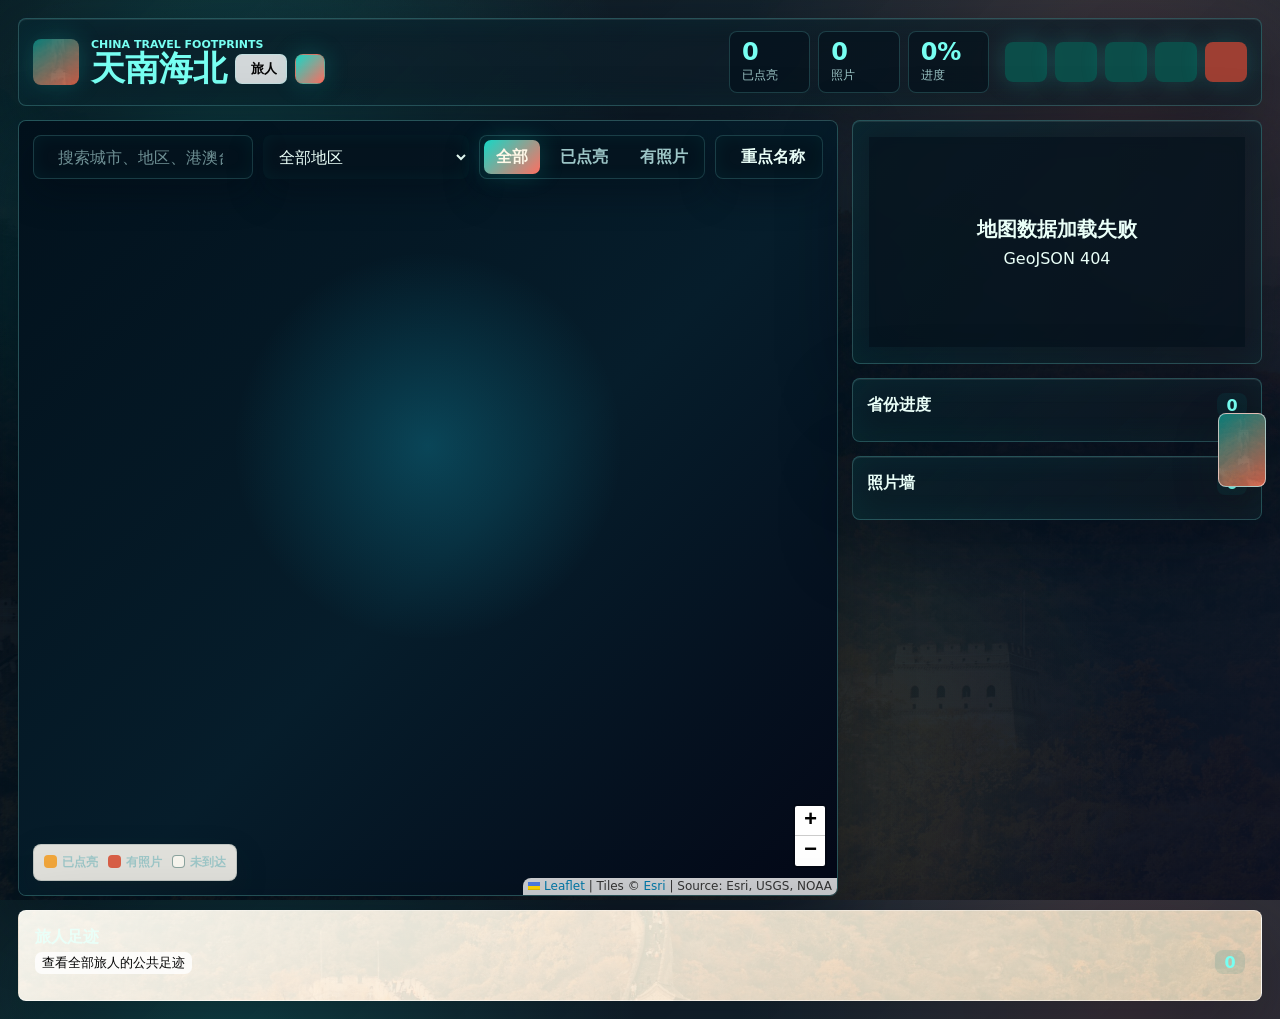
==== index.html @ a2532b7b "Add files via upload" ====
<!doctype html>
<html lang="zh-CN">
  <head>
    <meta charset="utf-8" />
    <meta name="viewport" content="width=device-width, initial-scale=1" />
    <title>天南海北</title>
    <link rel="stylesheet" href="./vendor/leaflet.css" />
    <link rel="stylesheet" href="./styles.css?v=25" />
  </head>
  <body>
    <div class="app-shell">
      <header class="topbar">
        <div class="brand">
          <span class="brand-mark"><i data-lucide="map"></i></span>
          <div>
            <p>China Travel Footprints</p>
            <div class="brand-title-row">
              <h1>天南海北</h1>
              <span class="current-user-chip" title="当前用户">
                <i data-lucide="user-round"></i>
                <span id="currentUserName">旅人</span>
              </span>
              <button class="name-edit-btn" id="editNameBtn" type="button" title="修改名称">
                <i data-lucide="pencil"></i>
              </button>
            </div>
          </div>
        </div>

        <div class="top-stats" aria-live="polite">
          <div>
            <span id="visitedCount">0</span>
            <small>已点亮</small>
          </div>
          <div>
            <span id="photoCount">0</span>
            <small>照片</small>
          </div>
          <div>
            <span id="progressPercent">0%</span>
            <small>进度</small>
          </div>
        </div>

        <div class="top-actions">
          <button class="icon-btn" id="fitChinaBtn" title="回到全国">
            <i data-lucide="navigation"></i>
          </button>
          <button class="icon-btn" id="toggleLabelsBtn" title="标注：重点名称，点击切换">
            <i data-lucide="tag"></i>
          </button>
          <button class="icon-btn" id="exportBtn" title="导出足迹">
            <i data-lucide="download"></i>
          </button>
          <button class="icon-btn" id="importBtn" title="导入足迹">
            <i data-lucide="upload"></i>
          </button>
          <button class="icon-btn danger-icon" id="clearAllBtn" title="清空我的全部记录">
            <i data-lucide="trash-2"></i>
          </button>
        </div>
      </header>

      <main class="workspace">
        <section class="map-stage" aria-label="中国旅游足迹地图">
          <div id="map"></div>
          <div class="map-overlay">
            <div class="search-box">
              <i data-lucide="search"></i>
              <input id="searchInput" type="search" placeholder="搜索城市、地区、港澳台县市" autocomplete="off" />
            </div>
            <select id="provinceFilter" aria-label="省份筛选">
              <option value="">全部地区</option>
            </select>
            <div class="segmented" role="group" aria-label="足迹筛选">
              <button class="active" data-filter="all">全部</button>
              <button data-filter="visited">已点亮</button>
              <button data-filter="photos">有照片</button>
            </div>
            <button class="label-toggle" id="mapLabelToggleBtn" type="button">
              <i data-lucide="tag"></i>
              重点名称
            </button>
          </div>
          <div class="legend">
            <span><b class="swatch lit"></b>已点亮</span>
            <span><b class="swatch photo"></b>有照片</span>
            <span><b class="swatch blank"></b>未到达</span>
          </div>
        </section>

        <aside class="side-panel">
          <section class="place-card" id="placeCard">
            <div class="empty-state">
              <i data-lucide="map-pin"></i>
              <h2>点选地图上的地级市</h2>
              <p>轮廓、标签和照片会在这里同步更新。</p>
            </div>
          </section>

          <section class="list-card">
            <div class="section-title">
              <h2 id="listTitle">省份进度</h2>
              <span id="resultCount">0</span>
            </div>
            <div class="place-list" id="placeList"></div>
          </section>

          <section class="gallery-card">
            <div class="section-title">
              <h2>照片墙</h2>
              <span id="galleryCount">0</span>
            </div>
            <div class="gallery" id="gallery"></div>
          </section>
        </aside>
      </main>

      <section class="travelers-section" id="travelersSection">
        <div class="section-title travelers-title">
          <div>
            <h2>旅人足迹</h2>
            <p id="viewModeText">查看全部旅人的公共足迹</p>
          </div>
          <span id="travelerCount">0</span>
        </div>
        <div class="traveler-list" id="travelerList"></div>
      </section>

      <section class="feature-page" id="featurePage" hidden>
        <div class="feature-page-content">
          <i data-lucide="construction"></i>
          <h2>新功能开发中</h2>
          <p>下一段旅程正在整理，敬请期待。</p>
        </div>
      </section>
    </div>

    <button class="page-nav page-nav-left" id="pagePrevBtn" type="button" title="上一页" hidden>
      <i data-lucide="chevron-left"></i>
    </button>
    <button class="page-nav page-nav-right" id="pageNextBtn" type="button" title="下一页">
      <i data-lucide="chevron-right"></i>
    </button>

    <input id="photoInput" type="file" accept="image/*" multiple hidden />
    <input id="importInput" type="file" accept="application/json,.json" hidden />
    <div class="lightbox" id="lightbox" hidden>
      <button class="lightbox-close" id="lightboxClose" type="button" title="关闭大图">
        <i data-lucide="x"></i>
      </button>
      <img id="lightboxImage" alt="旅行照片大图" />
      <p id="lightboxCaption"></p>
    </div>

    <div class="name-dialog" id="nameDialog" hidden>
      <div class="name-dialog-panel">
        <div class="section-title">
          <h2>修改名称</h2>
          <button class="icon-btn" id="nameDialogCancel" type="button" title="关闭">
            <i data-lucide="x"></i>
          </button>
        </div>
        <label>
          当前用户名称
          <input id="nameDialogInput" type="text" maxlength="28" autocomplete="nickname" />
        </label>
        <button class="primary-btn" id="nameDialogSave" type="button">
          <i data-lucide="save"></i>
          保存名称
        </button>
      </div>
    </div>

    <script src="./vendor/leaflet.js"></script>
    <script src="./vendor/three.min.js"></script>
    <script>
      if (!window.THREE) {
        document.write('<script src="https://cdn.jsdelivr.net/npm/three@0.149.0/build/three.min.js"><\\/script>');
      }
    </script>
    <script src="./vendor/lucide.min.js"></script>
    <script src="./vendor/supabase.js"></script>
    <script src="./supabase-config.js?v=2"></script>
    <script src="./app.js?v=26"></script>
  </body>
</html>
---- vendor/leaflet.css ----
/* required styles */

.leaflet-pane,
.leaflet-tile,
.leaflet-marker-icon,
.leaflet-marker-shadow,
.leaflet-tile-container,
.leaflet-pane > svg,
.leaflet-pane > canvas,
.leaflet-zoom-box,
.leaflet-image-layer,
.leaflet-layer {
	position: absolute;
	left: 0;
	top: 0;
	}
.leaflet-container {
	overflow: hidden;
	}
.leaflet-tile,
.leaflet-marker-icon,
.leaflet-marker-shadow {
	-webkit-user-select: none;
	   -moz-user-select: none;
	        user-select: none;
	  -webkit-user-drag: none;
	}
/* Prevents IE11 from highlighting tiles in blue */
.leaflet-tile::selection {
	background: transparent;
}
/* Safari renders non-retina tile on retina better with this, but Chrome is worse */
.leaflet-safari .leaflet-tile {
	image-rendering: -webkit-optimize-contrast;
	}
/* hack that prevents hw layers "stretching" when loading new tiles */
.leaflet-safari .leaflet-tile-container {
	width: 1600px;
	height: 1600px;
	-webkit-transform-origin: 0 0;
	}
.leaflet-marker-icon,
.leaflet-marker-shadow {
	display: block;
	}
/* .leaflet-container svg: reset svg max-width decleration shipped in Joomla! (joomla.org) 3.x */
/* .leaflet-container img: map is broken in FF if you have max-width: 100% on tiles */
.leaflet-container .leaflet-overlay-pane svg {
	max-width: none !important;
	max-height: none !important;
	}
.leaflet-container .leaflet-marker-pane img,
.leaflet-container .leaflet-shadow-pane img,
.leaflet-container .leaflet-tile-pane img,
.leaflet-container img.leaflet-image-layer,
.leaflet-container .leaflet-tile {
	max-width: none !important;
	max-height: none !important;
	width: auto;
	padding: 0;
	}

.leaflet-container img.leaflet-tile {
	/* See: https://bugs.chromium.org/p/chromium/issues/detail?id=600120 */
	mix-blend-mode: plus-lighter;
}

.leaflet-container.leaflet-touch-zoom {
	-ms-touch-action: pan-x pan-y;
	touch-action: pan-x pan-y;
	}
.leaflet-container.leaflet-touch-drag {
	-ms-touch-action: pinch-zoom;
	/* Fallback for FF which doesn't support pinch-zoom */
	touch-action: none;
	touch-action: pinch-zoom;
}
.leaflet-container.leaflet-touch-drag.leaflet-touch-zoom {
	-ms-touch-action: none;
	touch-action: none;
}
.leaflet-container {
	-webkit-tap-highlight-color: transparent;
}
.leaflet-container a {
	-webkit-tap-highlight-color: rgba(51, 181, 229, 0.4);
}
.leaflet-tile {
	filter: inherit;
	visibility: hidden;
	}
.leaflet-tile-loaded {
	visibility: inherit;
	}
.leaflet-zoom-box {
	width: 0;
	height: 0;
	-moz-box-sizing: border-box;
	     box-sizing: border-box;
	z-index: 800;
	}
/* workaround for https://bugzilla.mozilla.org/show_bug.cgi?id=888319 */
.leaflet-overlay-pane svg {
	-moz-user-select: none;
	}

.leaflet-pane         { z-index: 400; }

.leaflet-tile-pane    { z-index: 200; }
.leaflet-overlay-pane { z-index: 400; }
.leaflet-shadow-pane  { z-index: 500; }
.leaflet-marker-pane  { z-index: 600; }
.leaflet-tooltip-pane   { z-index: 650; }
.leaflet-popup-pane   { z-index: 700; }

.leaflet-map-pane canvas { z-index: 100; }
.leaflet-map-pane svg    { z-index: 200; }

.leaflet-vml-shape {
	width: 1px;
	height: 1px;
	}
.lvml {
	behavior: url(#default#VML);
	display: inline-block;
	position: absolute;
	}


/* control positioning */

.leaflet-control {
	position: relative;
	z-index: 800;
	pointer-events: visiblePainted; /* IE 9-10 doesn't have auto */
	pointer-events: auto;
	}
.leaflet-top,
.leaflet-bottom {
	position: absolute;
	z-index: 1000;
	pointer-events: none;
	}
.leaflet-top {
	top: 0;
	}
.leaflet-right {
	right: 0;
	}
.leaflet-bottom {
	bottom: 0;
	}
.leaflet-left {
	left: 0;
	}
.leaflet-control {
	float: left;
	clear: both;
	}
.leaflet-right .leaflet-control {
	float: right;
	}
.leaflet-top .leaflet-control {
	margin-top: 10px;
	}
.leaflet-bottom .leaflet-control {
	margin-bottom: 10px;
	}
.leaflet-left .leaflet-control {
	margin-left: 10px;
	}
.leaflet-right .leaflet-control {
	margin-right: 10px;
	}


/* zoom and fade animations */

.leaflet-fade-anim .leaflet-popup {
	opacity: 0;
	-webkit-transition: opacity 0.2s linear;
	   -moz-transition: opacity 0.2s linear;
	        transition: opacity 0.2s linear;
	}
.leaflet-fade-anim .leaflet-map-pane .leaflet-popup {
	opacity: 1;
	}
.leaflet-zoom-animated {
	-webkit-transform-origin: 0 0;
	    -ms-transform-origin: 0 0;
	        transform-origin: 0 0;
	}
svg.leaflet-zoom-animated {
	will-change: transform;
}

.leaflet-zoom-anim .leaflet-zoom-animated {
	-webkit-transition: -webkit-transform 0.25s cubic-bezier(0,0,0.25,1);
	   -moz-transition:    -moz-transform 0.25s cubic-bezier(0,0,0.25,1);
	        transition:         transform 0.25s cubic-bezier(0,0,0.25,1);
	}
.leaflet-zoom-anim .leaflet-tile,
.leaflet-pan-anim .leaflet-tile {
	-webkit-transition: none;
	   -moz-transition: none;
	        transition: none;
	}

.leaflet-zoom-anim .leaflet-zoom-hide {
	visibility: hidden;
	}


/* cursors */

.leaflet-interactive {
	cursor: pointer;
	}
.leaflet-grab {
	cursor: -webkit-grab;
	cursor:    -moz-grab;
	cursor:         grab;
	}
.leaflet-crosshair,
.leaflet-crosshair .leaflet-interactive {
	cursor: crosshair;
	}
.leaflet-popup-pane,
.leaflet-control {
	cursor: auto;
	}
.leaflet-dragging .leaflet-grab,
.leaflet-dragging .leaflet-grab .leaflet-interactive,
.leaflet-dragging .leaflet-marker-draggable {
	cursor: move;
	cursor: -webkit-grabbing;
	cursor:    -moz-grabbing;
	cursor:         grabbing;
	}

/* marker & overlays interactivity */
.leaflet-marker-icon,
.leaflet-marker-shadow,
.leaflet-image-layer,
.leaflet-pane > svg path,
.leaflet-tile-container {
	pointer-events: none;
	}

.leaflet-marker-icon.leaflet-interactive,
.leaflet-image-layer.leaflet-interactive,
.leaflet-pane > svg path.leaflet-interactive,
svg.leaflet-image-layer.leaflet-interactive path {
	pointer-events: visiblePainted; /* IE 9-10 doesn't have auto */
	pointer-events: auto;
	}

/* visual tweaks */

.leaflet-container {
	background: #ddd;
	outline-offset: 1px;
	}
.leaflet-container a {
	color: #0078A8;
	}
.leaflet-zoom-box {
	border: 2px dotted #38f;
	background: rgba(255,255,255,0.5);
	}


/* general typography */
.leaflet-container {
	font-family: "Helvetica Neue", Arial, Helvetica, sans-serif;
	font-size: 12px;
	font-size: 0.75rem;
	line-height: 1.5;
	}


/* general toolbar styles */

.leaflet-bar {
	box-shadow: 0 1px 5px rgba(0,0,0,0.65);
	border-radius: 4px;
	}
.leaflet-bar a {
	background-color: #fff;
	border-bottom: 1px solid #ccc;
	width: 26px;
	height: 26px;
	line-height: 26px;
	display: block;
	text-align: center;
	text-decoration: none;
	color: black;
	}
.leaflet-bar a,
.leaflet-control-layers-toggle {
	background-position: 50% 50%;
	background-repeat: no-repeat;
	display: block;
	}
.leaflet-bar a:hover,
.leaflet-bar a:focus {
	background-color: #f4f4f4;
	}
.leaflet-bar a:first-child {
	border-top-left-radius: 4px;
	border-top-right-radius: 4px;
	}
.leaflet-bar a:last-child {
	border-bottom-left-radius: 4px;
	border-bottom-right-radius: 4px;
	border-bottom: none;
	}
.leaflet-bar a.leaflet-disabled {
	cursor: default;
	background-color: #f4f4f4;
	color: #bbb;
	}

.leaflet-touch .leaflet-bar a {
	width: 30px;
	height: 30px;
	line-height: 30px;
	}
.leaflet-touch .leaflet-bar a:first-child {
	border-top-left-radius: 2px;
	border-top-right-radius: 2px;
	}
.leaflet-touch .leaflet-bar a:last-child {
	border-bottom-left-radius: 2px;
	border-bottom-right-radius: 2px;
	}

/* zoom control */

.leaflet-control-zoom-in,
.leaflet-control-zoom-out {
	font: bold 18px 'Lucida Console', Monaco, monospace;
	text-indent: 1px;
	}

.leaflet-touch .leaflet-control-zoom-in, .leaflet-touch .leaflet-control-zoom-out  {
	font-size: 22px;
	}


/* layers control */

.leaflet-control-layers {
	box-shadow: 0 1px 5px rgba(0,0,0,0.4);
	background: #fff;
	border-radius: 5px;
	}
.leaflet-control-layers-toggle {
	background-image: url(images/layers.png);
	width: 36px;
	height: 36px;
	}
.leaflet-retina .leaflet-control-layers-toggle {
	background-image: url(images/layers-2x.png);
	background-size: 26px 26px;
	}
.leaflet-touch .leaflet-control-layers-toggle {
	width: 44px;
	height: 44px;
	}
.leaflet-control-layers .leaflet-control-layers-list,
.leaflet-control-layers-expanded .leaflet-control-layers-toggle {
	display: none;
	}
.leaflet-control-layers-expanded .leaflet-control-layers-list {
	display: block;
	position: relative;
	}
.leaflet-control-layers-expanded {
	padding: 6px 10px 6px 6px;
	color: #333;
	background: #fff;
	}
.leaflet-control-layers-scrollbar {
	overflow-y: scroll;
	overflow-x: hidden;
	padding-right: 5px;
	}
.leaflet-control-layers-selector {
	margin-top: 2px;
	position: relative;
	top: 1px;
	}
.leaflet-control-layers label {
	display: block;
	font-size: 13px;
	font-size: 1.08333em;
	}
.leaflet-control-layers-separator {
	height: 0;
	border-top: 1px solid #ddd;
	margin: 5px -10px 5px -6px;
	}

/* Default icon URLs */
.leaflet-default-icon-path { /* used only in path-guessing heuristic, see L.Icon.Default */
	background-image: url(images/marker-icon.png);
	}


/* attribution and scale controls */

.leaflet-container .leaflet-control-attribution {
	background: #fff;
	background: rgba(255, 255, 255, 0.8);
	margin: 0;
	}
.leaflet-control-attribution,
.leaflet-control-scale-line {
	padding: 0 5px;
	color: #333;
	line-height: 1.4;
	}
.leaflet-control-attribution a {
	text-decoration: none;
	}
.leaflet-control-attribution a:hover,
.leaflet-control-attribution a:focus {
	text-decoration: underline;
	}
.leaflet-attribution-flag {
	display: inline !important;
	vertical-align: baseline !important;
	width: 1em;
	height: 0.6669em;
	}
.leaflet-left .leaflet-control-scale {
	margin-left: 5px;
	}
.leaflet-bottom .leaflet-control-scale {
	margin-bottom: 5px;
	}
.leaflet-control-scale-line {
	border: 2px solid #777;
	border-top: none;
	line-height: 1.1;
	padding: 2px 5px 1px;
	white-space: nowrap;
	-moz-box-sizing: border-box;
	     box-sizing: border-box;
	background: rgba(255, 255, 255, 0.8);
	text-shadow: 1px 1px #fff;
	}
.leaflet-control-scale-line:not(:first-child) {
	border-top: 2px solid #777;
	border-bottom: none;
	margin-top: -2px;
	}
.leaflet-control-scale-line:not(:first-child):not(:last-child) {
	border-bottom: 2px solid #777;
	}

.leaflet-touch .leaflet-control-attribution,
.leaflet-touch .leaflet-control-layers,
.leaflet-touch .leaflet-bar {
	box-shadow: none;
	}
.leaflet-touch .leaflet-control-layers,
.leaflet-touch .leaflet-bar {
	border: 2px solid rgba(0,0,0,0.2);
	background-clip: padding-box;
	}


/* popup */

.leaflet-popup {
	position: absolute;
	text-align: center;
	margin-bottom: 20px;
	}
.leaflet-popup-content-wrapper {
	padding: 1px;
	text-align: left;
	border-radius: 12px;
	}
.leaflet-popup-content {
	margin: 13px 24px 13px 20px;
	line-height: 1.3;
	font-size: 13px;
	font-size: 1.08333em;
	min-height: 1px;
	}
.leaflet-popup-content p {
	margin: 17px 0;
	margin: 1.3em 0;
	}
.leaflet-popup-tip-container {
	width: 40px;
	height: 20px;
	position: absolute;
	left: 50%;
	margin-top: -1px;
	margin-left: -20px;
	overflow: hidden;
	pointer-events: none;
	}
.leaflet-popup-tip {
	width: 17px;
	height: 17px;
	padding: 1px;

	margin: -10px auto 0;
	pointer-events: auto;

	-webkit-transform: rotate(45deg);
	   -moz-transform: rotate(45deg);
	    -ms-transform: rotate(45deg);
	        transform: rotate(45deg);
	}
.leaflet-popup-content-wrapper,
.leaflet-popup-tip {
	background: white;
	color: #333;
	box-shadow: 0 3px 14px rgba(0,0,0,0.4);
	}
.leaflet-container a.leaflet-popup-close-button {
	position: absolute;
	top: 0;
	right: 0;
	border: none;
	text-align: center;
	width: 24px;
	height: 24px;
	font: 16px/24px Tahoma, Verdana, sans-serif;
	color: #757575;
	text-decoration: none;
	background: transparent;
	}
.leaflet-container a.leaflet-popup-close-button:hover,
.leaflet-container a.leaflet-popup-close-button:focus {
	color: #585858;
	}
.leaflet-popup-scrolled {
	overflow: auto;
	}

.leaflet-oldie .leaflet-popup-content-wrapper {
	-ms-zoom: 1;
	}
.leaflet-oldie .leaflet-popup-tip {
	width: 24px;
	margin: 0 auto;

	-ms-filter: "progid:DXImageTransform.Microsoft.Matrix(M11=0.70710678, M12=0.70710678, M21=-0.70710678, M22=0.70710678)";
	filter: progid:DXImageTransform.Microsoft.Matrix(M11=0.70710678, M12=0.70710678, M21=-0.70710678, M22=0.70710678);
	}

.leaflet-oldie .leaflet-control-zoom,
.leaflet-oldie .leaflet-control-layers,
.leaflet-oldie .leaflet-popup-content-wrapper,
.leaflet-oldie .leaflet-popup-tip {
	border: 1px solid #999;
	}


/* div icon */

.leaflet-div-icon {
	background: #fff;
	border: 1px solid #666;
	}


/* Tooltip */
/* Base styles for the element that has a tooltip */
.leaflet-tooltip {
	position: absolute;
	padding: 6px;
	background-color: #fff;
	border: 1px solid #fff;
	border-radius: 3px;
	color: #222;
	white-space: nowrap;
	-webkit-user-select: none;
	-moz-user-select: none;
	-ms-user-select: none;
	user-select: none;
	pointer-events: none;
	box-shadow: 0 1px 3px rgba(0,0,0,0.4);
	}
.leaflet-tooltip.leaflet-interactive {
	cursor: pointer;
	pointer-events: auto;
	}
.leaflet-tooltip-top:before,
.leaflet-tooltip-bottom:before,
.leaflet-tooltip-left:before,
.leaflet-tooltip-right:before {
	position: absolute;
	pointer-events: none;
	border: 6px solid transparent;
	background: transparent;
	content: "";
	}

/* Directions */

.leaflet-tooltip-bottom {
	margin-top: 6px;
}
.leaflet-tooltip-top {
	margin-top: -6px;
}
.leaflet-tooltip-bottom:before,
.leaflet-tooltip-top:before {
	left: 50%;
	margin-left: -6px;
	}
.leaflet-tooltip-top:before {
	bottom: 0;
	margin-bottom: -12px;
	border-top-color: #fff;
	}
.leaflet-tooltip-bottom:before {
	top: 0;
	margin-top: -12px;
	margin-left: -6px;
	border-bottom-color: #fff;
	}
.leaflet-tooltip-left {
	margin-left: -6px;
}
.leaflet-tooltip-right {
	margin-left: 6px;
}
.leaflet-tooltip-left:before,
.leaflet-tooltip-right:before {
	top: 50%;
	margin-top: -6px;
	}
.leaflet-tooltip-left:before {
	right: 0;
	margin-right: -12px;
	border-left-color: #fff;
	}
.leaflet-tooltip-right:before {
	left: 0;
	margin-left: -12px;
	border-right-color: #fff;
	}

/* Printing */

@media print {
	/* Prevent printers from removing background-images of controls. */
	.leaflet-control {
		-webkit-print-color-adjust: exact;
		print-color-adjust: exact;
		}
	}
---- styles.css ----
:root {
  color-scheme: light;
  --ink: #eafff8;
  --muted: #9dc6c7;
  --paper: rgba(8, 22, 30, 0.78);
  --paper-strong: rgba(11, 28, 38, 0.92);
  --line: rgba(114, 245, 255, 0.22);
  --shadow: 0 28px 80px rgba(0, 8, 18, 0.42);
  --teal: #16d7c6;
  --teal-dark: #77fff2;
  --sun: #f2c45f;
  --coral: #ff6f61;
  --sand: #d5f7ef;
}

* {
  box-sizing: border-box;
}

html,
body {
  height: 100%;
  margin: 0;
}

body {
  min-width: 320px;
  font-family:
    Inter, "Segoe UI", "PingFang SC", "Microsoft YaHei", system-ui, sans-serif;
  color: var(--ink);
  background:
    radial-gradient(circle at 18% 18%, rgba(22, 215, 198, 0.26), transparent 32%),
    radial-gradient(circle at 88% 10%, rgba(255, 111, 97, 0.18), transparent 28%),
    radial-gradient(circle at 60% 86%, rgba(242, 196, 95, 0.14), transparent 34%),
    linear-gradient(135deg, rgba(2, 8, 18, 0.96), rgba(5, 25, 36, 0.92) 48%, rgba(13, 18, 34, 0.96)),
    url("./assets/china-travel-hero.jpg") center / cover fixed;
  overflow: auto;
}

body.feature-mode {
  overflow: hidden;
}

button,
input,
select,
textarea {
  font: inherit;
}

button {
  cursor: pointer;
}

.app-shell {
  min-height: 100%;
  height: auto;
  padding: 18px;
  display: flex;
  flex-direction: column;
  gap: 14px;
}

.page-nav[hidden],
.feature-page[hidden] {
  display: none;
}

.page-nav {
  position: fixed;
  top: 50%;
  z-index: 2000;
  width: 48px;
  height: 74px;
  display: grid;
  place-items: center;
  border: 1px solid rgba(255, 255, 255, 0.58);
  border-radius: 8px;
  color: #fff8e8;
  background:
    linear-gradient(145deg, rgba(6, 127, 122, 0.92), rgba(216, 95, 71, 0.9)),
    url("./assets/china-travel-hero.jpg") center / 210px;
  box-shadow: 0 16px 44px rgba(21, 35, 32, 0.28);
  transform: translateY(-50%);
  backdrop-filter: blur(12px);
}

.page-nav:hover {
  transform: translateY(-50%) scale(1.04);
}

.page-nav:focus-visible {
  outline: 3px solid rgba(242, 162, 58, 0.62);
  outline-offset: 3px;
}

.page-nav svg {
  width: 30px;
  height: 30px;
  stroke-width: 2.6;
}

.page-nav-left {
  left: 14px;
}

.page-nav-right {
  right: 14px;
}

.topbar {
  min-height: 74px;
  display: grid;
  grid-template-columns: minmax(230px, 1fr) auto auto;
  gap: 16px;
  align-items: center;
  padding: 12px 14px;
  border: 1px solid rgba(255, 255, 255, 0.42);
  border-radius: 8px;
  background:
    linear-gradient(120deg, rgba(255, 255, 255, 0.9), rgba(255, 247, 228, 0.76)),
    linear-gradient(90deg, rgba(6, 127, 122, 0.14), rgba(242, 162, 58, 0.18));
  box-shadow: var(--shadow);
  backdrop-filter: blur(16px);
}

.brand {
  display: flex;
  gap: 12px;
  align-items: center;
  min-width: 0;
}

.brand-mark {
  width: 46px;
  height: 46px;
  display: grid;
  place-items: center;
  border-radius: 8px;
  color: #fff8e8;
  background:
    linear-gradient(145deg, rgba(6, 127, 122, 0.95), rgba(216, 95, 71, 0.9)),
    url("./assets/china-travel-hero.jpg") center / 260px;
  box-shadow: inset 0 0 0 1px rgba(255, 255, 255, 0.28);
  flex: 0 0 auto;
}

.brand p,
.brand h1 {
  margin: 0;
}

.brand p {
  font-size: 11px;
  text-transform: uppercase;
  color: var(--teal-dark);
  font-weight: 800;
  letter-spacing: 0;
}

.brand h1 {
  font-size: clamp(22px, 3vw, 34px);
  line-height: 1.05;
  letter-spacing: 0;
}

.brand-title-row {
  display: flex;
  align-items: center;
  gap: 8px;
  flex-wrap: wrap;
}

.current-user-chip {
  min-height: 30px;
  max-width: 220px;
  padding: 0 9px;
  display: inline-flex;
  align-items: center;
  gap: 6px;
  border: 1px solid rgba(6, 127, 122, 0.22);
  border-radius: 8px;
  color: var(--teal-dark);
  background: rgba(255, 255, 255, 0.68);
  font-size: 13px;
  font-weight: 800;
}

.current-user-chip span {
  min-width: 0;
  overflow: hidden;
  text-overflow: ellipsis;
  white-space: nowrap;
}

.current-user-chip svg {
  width: 15px;
  height: 15px;
  flex: 0 0 auto;
}

.name-edit-btn {
  width: 30px;
  height: 30px;
  padding: 0;
  display: inline-grid;
  place-items: center;
  border: 1px solid rgba(216, 95, 71, 0.26);
  border-radius: 8px;
  color: #fff8e8;
  background: linear-gradient(135deg, var(--teal), var(--coral));
}

.name-edit-btn:hover {
  transform: translateY(-1px);
}

.name-edit-btn svg {
  width: 15px;
  height: 15px;
}

.top-stats {
  display: grid;
  grid-template-columns: repeat(3, minmax(78px, 1fr));
  gap: 8px;
  min-width: 260px;
}

.top-stats div {
  padding: 8px 12px;
  border: 1px solid var(--line);
  border-radius: 8px;
  background: rgba(255, 255, 255, 0.62);
}

.top-stats span {
  display: block;
  font-size: 24px;
  font-weight: 900;
  color: var(--teal-dark);
  line-height: 1;
}

.top-stats small {
  color: var(--muted);
  font-size: 12px;
}

.top-actions,
.segmented,
.panel-actions,
.photo-actions {
  display: flex;
  align-items: center;
  gap: 8px;
}

.icon-btn,
.primary-btn,
.ghost-btn,
.danger-btn {
  min-height: 40px;
  border: 0;
  border-radius: 8px;
  display: inline-flex;
  align-items: center;
  justify-content: center;
  gap: 8px;
  font-weight: 800;
  color: var(--ink);
}

.icon-btn {
  width: 42px;
  padding: 0;
  color: #fdf4dc;
  background: rgba(11, 82, 77, 0.92);
}

.icon-btn:hover,
.primary-btn:hover,
.ghost-btn:hover {
  transform: translateY(-1px);
}

.danger-icon {
  background: #9e3f33;
}

.primary-btn {
  padding: 0 14px;
  color: #fff8e8;
  background: linear-gradient(135deg, var(--teal), var(--coral));
}

.ghost-btn {
  padding: 0 12px;
  border: 1px solid var(--line);
  background: rgba(255, 255, 255, 0.7);
}

.danger-btn {
  padding: 0 12px;
  color: #fff;
  background: #a33d31;
}

.workspace {
  min-height: calc(100vh - 124px);
  flex: 1;
  display: grid;
  grid-template-columns: minmax(0, 1fr) minmax(340px, 410px);
  gap: 14px;
}

.map-stage,
.side-panel > section {
  border: 1px solid rgba(255, 255, 255, 0.42);
  border-radius: 8px;
  box-shadow: var(--shadow);
  backdrop-filter: blur(14px);
}

.map-stage {
  position: relative;
  min-height: 0;
  overflow: hidden;
  background: rgba(247, 229, 196, 0.48);
}

#map {
  position: relative;
  height: 100%;
  min-height: 520px;
  background:
    radial-gradient(circle at 50% 42%, rgba(25, 219, 255, 0.22), transparent 32%),
    linear-gradient(135deg, #02111c, #061d2b 54%, #040817);
}

.globe-host .leaflet-pane,
.globe-host .leaflet-control-container {
  opacity: 0;
  pointer-events: none;
}

.globe-canvas {
  position: absolute;
  inset: 0;
  z-index: 420;
  cursor: grab;
  background:
    radial-gradient(circle at 50% 50%, transparent 0 30%, rgba(11, 225, 255, 0.08) 31%, transparent 54%),
    radial-gradient(circle at 50% 55%, rgba(0, 0, 0, 0), rgba(0, 6, 16, 0.64) 74%);
}

.globe-canvas:active {
  cursor: grabbing;
}

.globe-canvas canvas {
  width: 100%;
  height: 100%;
  display: block;
}

.globe-label-layer {
  position: absolute;
  inset: 0;
  z-index: 500;
  pointer-events: none;
}

.globe-city-label {
  position: absolute;
  left: 0;
  top: 0;
  padding: 3px 7px;
  border: 1px solid rgba(126, 255, 246, 0.42);
  border-radius: 7px;
  color: #eafff8;
  background: rgba(2, 15, 25, 0.66);
  box-shadow: 0 0 18px rgba(22, 215, 198, 0.22);
  font-size: 11px;
  font-weight: 900;
  white-space: nowrap;
  transform: translate(-9999px, -9999px);
}

.globe-city-label.selected {
  color: #07151b;
  background: linear-gradient(135deg, #f2c45f, #77fff2);
}

.map-overlay {
  position: absolute;
  z-index: 700;
  top: 14px;
  left: 14px;
  right: 14px;
  display: grid;
  grid-template-columns: minmax(220px, 1fr) minmax(160px, 220px) auto auto;
  gap: 10px;
  pointer-events: none;
}

.map-overlay > * {
  pointer-events: auto;
}

.search-box,
.map-overlay select,
.segmented,
.label-toggle {
  height: 44px;
  border: 1px solid rgba(30, 60, 56, 0.2);
  border-radius: 8px;
  background: rgba(255, 252, 244, 0.92);
  box-shadow: 0 10px 30px rgba(28, 45, 41, 0.14);
}

.search-box {
  display: flex;
  align-items: center;
  gap: 10px;
  padding: 0 12px;
}

.search-box svg {
  color: var(--teal-dark);
  flex: 0 0 auto;
}

.search-box input,
.map-overlay select {
  width: 100%;
  border: 0;
  outline: 0;
  color: var(--ink);
  background: transparent;
}

.map-overlay select {
  padding: 0 12px;
}

.segmented {
  padding: 4px;
  white-space: nowrap;
}

.segmented button {
  height: 34px;
  padding: 0 12px;
  border: 0;
  border-radius: 7px;
  background: transparent;
  color: var(--muted);
  font-weight: 800;
}

.segmented button.active {
  color: #fff8e8;
  background: linear-gradient(135deg, var(--teal), var(--coral));
}

.label-toggle {
  min-width: 108px;
  padding: 0 12px;
  display: inline-flex;
  align-items: center;
  justify-content: center;
  gap: 7px;
  border: 1px solid rgba(30, 60, 56, 0.2);
  color: var(--teal-dark);
  font-weight: 900;
  white-space: nowrap;
}

.label-toggle.active {
  color: #fff8e8;
  background: linear-gradient(135deg, var(--teal), var(--coral));
}

.legend {
  position: absolute;
  z-index: 700;
  left: 14px;
  bottom: 14px;
  display: flex;
  gap: 10px;
  flex-wrap: wrap;
  padding: 9px 10px;
  border: 1px solid rgba(30, 60, 56, 0.16);
  border-radius: 8px;
  background: rgba(255, 252, 244, 0.88);
  color: #364944;
  box-shadow: 0 12px 32px rgba(28, 45, 41, 0.18);
  font-size: 12px;
  font-weight: 800;
}

.swatch {
  width: 13px;
  height: 13px;
  display: inline-block;
  border-radius: 4px;
  margin-right: 5px;
  vertical-align: -2px;
}

.swatch.lit {
  background: #f0a63c;
}

.swatch.photo {
  background: #d85f47;
}

.swatch.blank {
  background: rgba(255, 252, 244, 0.75);
  border: 1px solid rgba(10, 66, 63, 0.45);
}

.side-panel {
  min-height: 0;
  display: grid;
  grid-template-rows: auto auto auto;
  align-content: start;
  gap: 14px;
}

.side-panel > section {
  min-height: 0;
  overflow: hidden;
  background:
    linear-gradient(160deg, rgba(255, 252, 244, 0.95), rgba(250, 230, 190, 0.82)),
    url("./assets/china-travel-hero.jpg") center / 900px;
}

.place-card {
  padding: 16px;
}

.empty-state {
  min-height: 210px;
  display: grid;
  align-content: center;
  justify-items: center;
  text-align: center;
  color: var(--muted);
}

.empty-state svg {
  color: var(--teal);
  width: 42px;
  height: 42px;
  margin-bottom: 8px;
}

.empty-state h2,
.empty-state p {
  margin: 0;
}

.empty-state h2 {
  color: var(--ink);
  font-size: 20px;
}

.empty-state p {
  margin-top: 6px;
  max-width: 240px;
}

.place-head {
  display: grid;
  grid-template-columns: minmax(0, 1fr) auto;
  gap: 12px;
  align-items: start;
}

.place-head h2 {
  margin: 2px 0 4px;
  font-size: 26px;
  line-height: 1.08;
}

.place-head p,
.meta-line {
  margin: 0;
  color: var(--muted);
  font-size: 13px;
}

.status-chip {
  height: 34px;
  padding: 0 11px;
  display: inline-flex;
  align-items: center;
  gap: 6px;
  border-radius: 8px;
  color: #fff8e8;
  background: rgba(70, 84, 81, 0.78);
  font-size: 13px;
  font-weight: 900;
}

.status-chip.on {
  background: linear-gradient(135deg, var(--sun), var(--coral));
}

.panel-actions {
  margin: 14px 0;
  flex-wrap: wrap;
}

.fields {
  display: grid;
  grid-template-columns: 1fr;
  gap: 10px;
}

.fields label {
  display: grid;
  gap: 6px;
  color: var(--muted);
  font-size: 12px;
  font-weight: 800;
}

.fields input,
.fields textarea {
  width: 100%;
  border: 1px solid var(--line);
  border-radius: 8px;
  background: rgba(255, 255, 255, 0.68);
  color: var(--ink);
  outline: none;
}

.fields input {
  height: 38px;
  padding: 0 10px;
}

.fields textarea {
  min-height: 70px;
  resize: vertical;
  padding: 9px 10px;
}

.place-photos {
  display: grid;
  grid-template-columns: repeat(3, 1fr);
  gap: 8px;
  margin-top: 12px;
}

.photo-tile,
.gallery-tile {
  position: relative;
  overflow: hidden;
  border: 1px solid rgba(255, 255, 255, 0.5);
  border-radius: 8px;
  background: rgba(255, 252, 244, 0.5);
}

.photo-tile {
  aspect-ratio: 1;
}

.photo-tile img,
.gallery-tile img {
  width: 100%;
  height: 100%;
  object-fit: cover;
  display: block;
}

.photo-open {
  width: 100%;
  height: 100%;
  padding: 0;
  border: 0;
  background: transparent;
}

.photo-open:hover img {
  transform: scale(1.035);
}

.photo-open img {
  transition: transform 180ms ease;
}

.delete-photo {
  position: absolute;
  top: 5px;
  right: 5px;
  width: 28px;
  height: 28px;
  border: 0;
  border-radius: 7px;
  display: grid;
  place-items: center;
  color: #fff;
  background: rgba(100, 38, 31, 0.82);
}

.list-card,
.gallery-card {
  padding: 14px;
  display: flex;
  flex-direction: column;
}

.list-card {
  max-height: 286px;
}

.gallery-card {
  max-height: 386px;
}

.section-title {
  display: flex;
  align-items: center;
  justify-content: space-between;
  gap: 8px;
  margin-bottom: 10px;
}

.section-title h2 {
  margin: 0;
  font-size: 16px;
}

.section-title span {
  min-width: 30px;
  height: 24px;
  display: inline-grid;
  place-items: center;
  padding: 0 8px;
  border-radius: 8px;
  background: rgba(6, 127, 122, 0.12);
  color: var(--teal-dark);
  font-weight: 900;
}

.place-list,
.gallery {
  min-height: 0;
  overflow: auto;
  padding-right: 4px;
}

.province-progress-list {
  max-height: 202px;
}

.gallery {
  max-height: 328px;
}

.place-row {
  width: 100%;
  min-height: 54px;
  display: grid;
  grid-template-columns: minmax(0, 1fr) auto;
  gap: 8px;
  align-items: center;
  margin-bottom: 8px;
  padding: 9px 10px;
  border: 1px solid rgba(44, 61, 56, 0.12);
  border-radius: 8px;
  text-align: left;
  background: rgba(255, 255, 255, 0.62);
}

.place-row:hover,
.place-row.selected {
  border-color: rgba(216, 95, 71, 0.5);
  background: rgba(255, 246, 225, 0.9);
}

.place-row strong {
  display: block;
  overflow: hidden;
  text-overflow: ellipsis;
  white-space: nowrap;
}

.province-row {
  width: 100%;
  display: grid;
  gap: 7px;
  margin-bottom: 8px;
  padding: 10px;
  border: 1px solid rgba(44, 61, 56, 0.12);
  border-radius: 8px;
  text-align: left;
  background: rgba(255, 255, 255, 0.62);
}

.province-row:hover {
  border-color: rgba(216, 95, 71, 0.5);
  background: rgba(255, 246, 225, 0.9);
}

.province-row-head {
  display: flex;
  justify-content: space-between;
  gap: 8px;
  align-items: center;
}

.province-row-head strong {
  overflow: hidden;
  text-overflow: ellipsis;
  white-space: nowrap;
}

.province-row-head b {
  color: var(--teal-dark);
  font-size: 18px;
}

.province-progress {
  height: 9px;
  overflow: hidden;
  border-radius: 999px;
  background: rgba(36, 72, 67, 0.12);
}

.province-progress i {
  height: 100%;
  display: block;
  border-radius: inherit;
  background: linear-gradient(90deg, var(--sun), var(--coral));
}

.province-row small {
  color: var(--muted);
  font-size: 12px;
}

.place-row small {
  display: block;
  color: var(--muted);
  overflow: hidden;
  text-overflow: ellipsis;
  white-space: nowrap;
}

.row-badges {
  display: flex;
  align-items: center;
  gap: 5px;
  flex-wrap: wrap;
  justify-content: flex-end;
}

.row-badges b {
  min-height: 24px;
  display: inline-grid;
  place-items: center;
  padding: 0 7px;
  border-radius: 7px;
  color: #fff8e8;
  background: rgba(6, 127, 122, 0.78);
  font-size: 11px;
  line-height: 1;
  white-space: nowrap;
}

.row-badges b.mine {
  background: var(--coral);
}

.mini-badge {
  width: 26px;
  height: 26px;
  display: grid;
  place-items: center;
  border-radius: 7px;
  color: #fff8e8;
  background: rgba(41, 68, 64, 0.5);
}

.mini-badge.on {
  background: var(--sun);
}

.mini-badge.shared {
  background: var(--teal);
}

.mini-badge.photo {
  background: var(--coral);
}

.gallery {
  display: grid;
  grid-template-columns: repeat(3, 1fr);
  grid-auto-rows: 76px;
  gap: 8px;
  align-content: start;
}

.gallery-tile {
  height: 100%;
  min-height: 0;
}

.gallery-tile span {
  position: absolute;
  left: 0;
  right: 0;
  bottom: 0;
  padding: 18px 7px 6px;
  color: #fffdf5;
  font-size: 11px;
  font-weight: 900;
  background: linear-gradient(transparent, rgba(20, 30, 28, 0.82));
}

.lightbox {
  position: fixed;
  z-index: 3000;
  inset: 0;
  display: grid;
  grid-template-rows: 1fr auto;
  place-items: center;
  gap: 14px;
  padding: 28px;
  background: rgba(9, 18, 17, 0.86);
  backdrop-filter: blur(10px);
}

.lightbox[hidden] {
  display: none;
}

.lightbox img {
  max-width: min(96vw, 1280px);
  max-height: 82vh;
  object-fit: contain;
  border-radius: 8px;
  box-shadow: 0 28px 80px rgba(0, 0, 0, 0.45);
}

.lightbox p {
  margin: 0;
  color: #fff8e8;
  font-weight: 900;
}

.lightbox-close {
  position: absolute;
  top: 18px;
  right: 18px;
  width: 44px;
  height: 44px;
  border: 0;
  border-radius: 8px;
  display: grid;
  place-items: center;
  color: #fff8e8;
  background: rgba(6, 42, 40, 0.88);
}

.name-dialog {
  position: fixed;
  inset: 0;
  z-index: 3100;
  display: grid;
  place-items: center;
  padding: 22px;
  background: rgba(11, 24, 22, 0.58);
  backdrop-filter: blur(10px);
}

.name-dialog[hidden] {
  display: none;
}

.name-dialog-panel {
  width: min(420px, 100%);
  padding: 18px;
  border: 1px solid rgba(255, 255, 255, 0.48);
  border-radius: 8px;
  background:
    linear-gradient(150deg, rgba(255, 252, 244, 0.98), rgba(244, 222, 192, 0.92)),
    url("./assets/china-travel-hero.jpg") center / cover;
  box-shadow: var(--shadow);
}

.name-dialog-panel label {
  display: grid;
  gap: 8px;
  color: var(--muted);
  font-size: 13px;
  font-weight: 800;
}

.name-dialog-panel input {
  width: 100%;
  min-height: 44px;
  padding: 0 12px;
  border: 1px solid var(--line);
  border-radius: 8px;
  color: var(--ink);
  background: rgba(255, 255, 255, 0.78);
}

.name-dialog-panel .primary-btn {
  width: 100%;
  margin-top: 14px;
}

/* Futuristic visual layer */
.topbar,
.travelers-section,
.map-stage,
.side-panel > section {
  border-color: rgba(126, 255, 246, 0.24);
  background:
    linear-gradient(135deg, rgba(9, 27, 38, 0.84), rgba(7, 18, 30, 0.68)),
    linear-gradient(90deg, rgba(22, 215, 198, 0.12), rgba(255, 111, 97, 0.08));
  box-shadow:
    0 24px 70px rgba(0, 7, 18, 0.46),
    inset 0 1px 0 rgba(255, 255, 255, 0.08),
    inset 0 0 32px rgba(22, 215, 198, 0.06);
}

.brand-mark,
.icon-btn,
.primary-btn,
.segmented button.active,
.label-toggle.active,
.name-edit-btn {
  box-shadow: 0 0 24px rgba(22, 215, 198, 0.24);
}

.brand p,
.brand h1,
.top-stats span,
.province-row-head b,
.label-toggle,
.search-box svg {
  color: var(--teal-dark);
}

.current-user-chip,
.search-box,
.map-overlay select,
.segmented,
.label-toggle,
.top-stats div,
.province-row,
.place-row,
.traveler-card,
.empty-state,
.gallery-tile,
.photo-tile,
.name-dialog-panel input {
  border-color: rgba(126, 255, 246, 0.18);
  color: var(--ink);
  background: rgba(5, 18, 29, 0.68);
}

.search-box,
.map-overlay select,
.segmented,
.label-toggle {
  box-shadow:
    0 14px 34px rgba(0, 8, 18, 0.34),
    inset 0 0 18px rgba(22, 215, 198, 0.06);
}

.search-box input,
.map-overlay select,
.fields input,
.fields textarea,
.name-dialog-panel input {
  color: var(--ink);
}

.search-box input::placeholder,
.fields textarea::placeholder {
  color: rgba(157, 198, 199, 0.7);
}

.place-row:hover,
.place-row.selected,
.province-row:hover,
.traveler-card:hover,
.traveler-card.active {
  border-color: rgba(242, 196, 95, 0.54);
  background: rgba(15, 39, 52, 0.9);
}

.place-row.selected,
.traveler-card.active {
  box-shadow: inset 0 0 0 1px rgba(242, 196, 95, 0.22), 0 0 24px rgba(242, 196, 95, 0.12);
}

.province-progress {
  background: rgba(126, 255, 246, 0.12);
}

.province-progress i {
  background: linear-gradient(90deg, var(--teal), var(--sun), var(--coral));
}

.legend,
.lightbox p,
.empty-small,
.place-row small,
.province-row small,
.travelers-title p,
.community-row span,
.community-row p,
.top-stats small {
  color: var(--muted);
}

.fields input,
.fields textarea {
  border-color: rgba(126, 255, 246, 0.16);
  background: rgba(3, 14, 24, 0.62);
}

.name-dialog-panel {
  background:
    linear-gradient(150deg, rgba(8, 24, 34, 0.96), rgba(4, 12, 24, 0.94)),
    url("./assets/china-travel-hero.jpg") center / cover;
}

/* User names are intentionally black for readability by request. */
.current-user-chip,
.current-user-chip span,
.traveler-card strong,
.community-row strong,
.gallery-tile span,
.photo-open + span {
  color: #050505 !important;
}

.current-user-chip,
.traveler-card strong,
.community-row strong {
  background: rgba(255, 255, 255, 0.82);
  border-radius: 7px;
}

.traveler-card strong,
.community-row strong {
  width: fit-content;
  max-width: 100%;
  padding: 2px 6px;
}

.place-head .meta-line,
#viewModeText {
  width: fit-content;
  max-width: 100%;
  padding: 2px 7px;
  border-radius: 7px;
  color: #050505 !important;
  background: rgba(255, 255, 255, 0.82);
}

.lightbox-open {
  overflow: hidden;
}

.community-list {
  margin-top: 14px;
  display: grid;
  gap: 8px;
}

.community-list h3 {
  margin: 0;
  font-size: 14px;
}

.community-row {
  padding: 9px 10px;
  border: 1px solid rgba(44, 61, 56, 0.12);
  border-radius: 8px;
  background: rgba(255, 255, 255, 0.58);
}

.community-row.mine {
  border-color: rgba(242, 162, 58, 0.48);
  background: rgba(255, 246, 225, 0.86);
}

.community-row strong,
.community-row span,
.community-row p {
  display: block;
}

.community-row span {
  margin-top: 2px;
  color: var(--muted);
  font-size: 12px;
}

.community-row p {
  margin: 7px 0 0;
  color: #344844;
  font-size: 13px;
  line-height: 1.45;
}

.travelers-section {
  padding: 16px;
  border: 1px solid rgba(255, 255, 255, 0.42);
  border-radius: 8px;
  background:
    linear-gradient(150deg, rgba(255, 252, 244, 0.95), rgba(244, 222, 192, 0.84)),
    url("./assets/china-travel-hero.jpg") center / cover;
  box-shadow: var(--shadow);
  backdrop-filter: blur(14px);
}

.feature-page {
  position: fixed;
  inset: 18px;
  z-index: 1500;
  min-height: auto;
  display: grid;
  place-items: center;
  overflow: hidden;
  border: 1px solid rgba(255, 255, 255, 0.42);
  border-radius: 8px;
  background:
    linear-gradient(120deg, rgba(12, 44, 42, 0.62), rgba(216, 95, 71, 0.34)),
    url("./assets/china-travel-hero.jpg") center / cover;
  box-shadow: var(--shadow);
}

.feature-page-content {
  width: min(760px, calc(100vw - 96px));
  padding: 52px 34px;
  display: grid;
  justify-items: center;
  text-align: center;
  border: 1px solid rgba(255, 255, 255, 0.48);
  border-radius: 8px;
  color: #fff8e8;
  background:
    linear-gradient(145deg, rgba(16, 54, 52, 0.78), rgba(28, 39, 35, 0.5)),
    rgba(255, 255, 255, 0.08);
  box-shadow: 0 22px 70px rgba(14, 25, 22, 0.34);
  backdrop-filter: blur(16px);
}

.feature-page-content svg {
  width: 58px;
  height: 58px;
  color: var(--sun);
  stroke-width: 1.8;
}

.feature-page-content h2 {
  margin: 16px 0 0;
  font-size: clamp(34px, 6vw, 70px);
  line-height: 1.08;
  letter-spacing: 0;
}

.feature-page-content p {
  margin: 14px 0 0;
  color: rgba(255, 248, 232, 0.84);
  font-size: clamp(15px, 2.2vw, 20px);
}

.travelers-title {
  align-items: end;
}

.travelers-title p {
  margin: 4px 0 0;
  color: var(--muted);
  font-size: 13px;
}

.traveler-list {
  display: grid;
  grid-template-columns: repeat(auto-fill, minmax(190px, 1fr));
  gap: 10px;
}

.traveler-card {
  min-height: 92px;
  padding: 12px;
  display: grid;
  gap: 9px;
  border: 1px solid rgba(44, 61, 56, 0.14);
  border-radius: 8px;
  text-align: left;
  color: var(--ink);
  background: rgba(255, 255, 255, 0.64);
}

.traveler-card:hover,
.traveler-card.active {
  border-color: rgba(216, 95, 71, 0.5);
  background: rgba(255, 246, 225, 0.92);
  transform: translateY(-1px);
}

.traveler-card.active {
  box-shadow: inset 0 0 0 2px rgba(242, 162, 58, 0.34);
}

.traveler-card strong {
  display: flex;
  align-items: center;
  gap: 7px;
  overflow: hidden;
  text-overflow: ellipsis;
  white-space: nowrap;
  font-size: 16px;
}

.traveler-dot {
  width: 12px;
  height: 12px;
  border-radius: 4px;
  box-shadow: inset 0 0 0 1px rgba(255, 255, 255, 0.55);
  flex: 0 0 auto;
}

.traveler-card small {
  color: var(--muted);
}

.traveler-metrics {
  display: flex;
  gap: 8px;
  flex-wrap: wrap;
}

.traveler-metrics span {
  min-height: 26px;
  padding: 4px 8px;
  display: inline-flex;
  align-items: center;
  gap: 5px;
  border-radius: 7px;
  color: var(--teal-dark);
  background: rgba(6, 127, 122, 0.11);
  font-size: 12px;
  font-weight: 900;
}

.empty-small {
  padding: 22px 8px;
  color: var(--muted);
  text-align: center;
  font-size: 13px;
}

.city-label {
  border: 0;
  border-radius: 6px;
  padding: 1px 4px;
  color: #21352f;
  background: rgba(255, 252, 244, 0.78);
  box-shadow: 0 2px 8px rgba(23, 34, 30, 0.16);
  font-size: 10px;
  font-weight: 900;
  pointer-events: none;
}

.labels-hidden .city-label {
  display: none;
}

.photo-marker {
  width: 27px;
  height: 27px;
  display: grid;
  place-items: center;
  border: 2px solid #fff8e8;
  border-radius: 8px;
  color: #fff8e8;
  background: linear-gradient(135deg, var(--coral), var(--sun));
  box-shadow: 0 8px 20px rgba(59, 35, 22, 0.28);
}

.leaflet-container {
  font-family: inherit;
}

#map .leaflet-tile,
.terrain-tiles {
  filter: saturate(1.28) contrast(1.12) brightness(0.98);
}

.leaflet-control-attribution {
  border-radius: 8px 0 0 0;
}

@media (max-width: 1100px) {
  body {
    overflow: auto;
  }

  .app-shell {
    min-height: 100%;
    height: auto;
  }

  .topbar,
  .workspace {
    grid-template-columns: 1fr;
  }

  .top-stats {
    min-width: 0;
  }

  .top-actions {
    justify-content: flex-end;
  }

  .workspace {
    min-height: 1200px;
  }

  .side-panel {
    grid-template-rows: auto auto auto;
  }
}

@media (max-width: 720px) {
  .app-shell {
    padding: 10px;
  }

  .page-nav {
    width: 38px;
    height: 58px;
  }

  .page-nav-left {
    left: 6px;
  }

  .page-nav-right {
    right: 6px;
  }

  .page-nav svg {
    width: 24px;
    height: 24px;
  }

  .feature-page {
    inset: 10px;
  }

  .feature-page-content {
    width: min(560px, calc(100vw - 88px));
    padding: 38px 18px;
  }

  .topbar {
    gap: 10px;
  }

  .brand-title-row {
    gap: 6px;
  }

  .current-user-chip {
    max-width: min(210px, calc(100vw - 118px));
  }

  .top-stats {
    grid-template-columns: repeat(3, 1fr);
  }

  .top-stats div {
    padding: 7px;
  }

  .top-stats span {
    font-size: 20px;
  }

  .map-overlay {
    grid-template-columns: 1fr;
  }

  #map {
    min-height: 520px;
  }

  .segmented {
    justify-content: stretch;
  }

  .segmented button {
    flex: 1;
  }

  .legend {
    right: 14px;
  }

  .place-photos,
  .gallery {
    grid-template-columns: repeat(2, 1fr);
  }

  .gallery-card {
    max-height: 616px;
  }

  .gallery {
    max-height: 544px;
  }
}
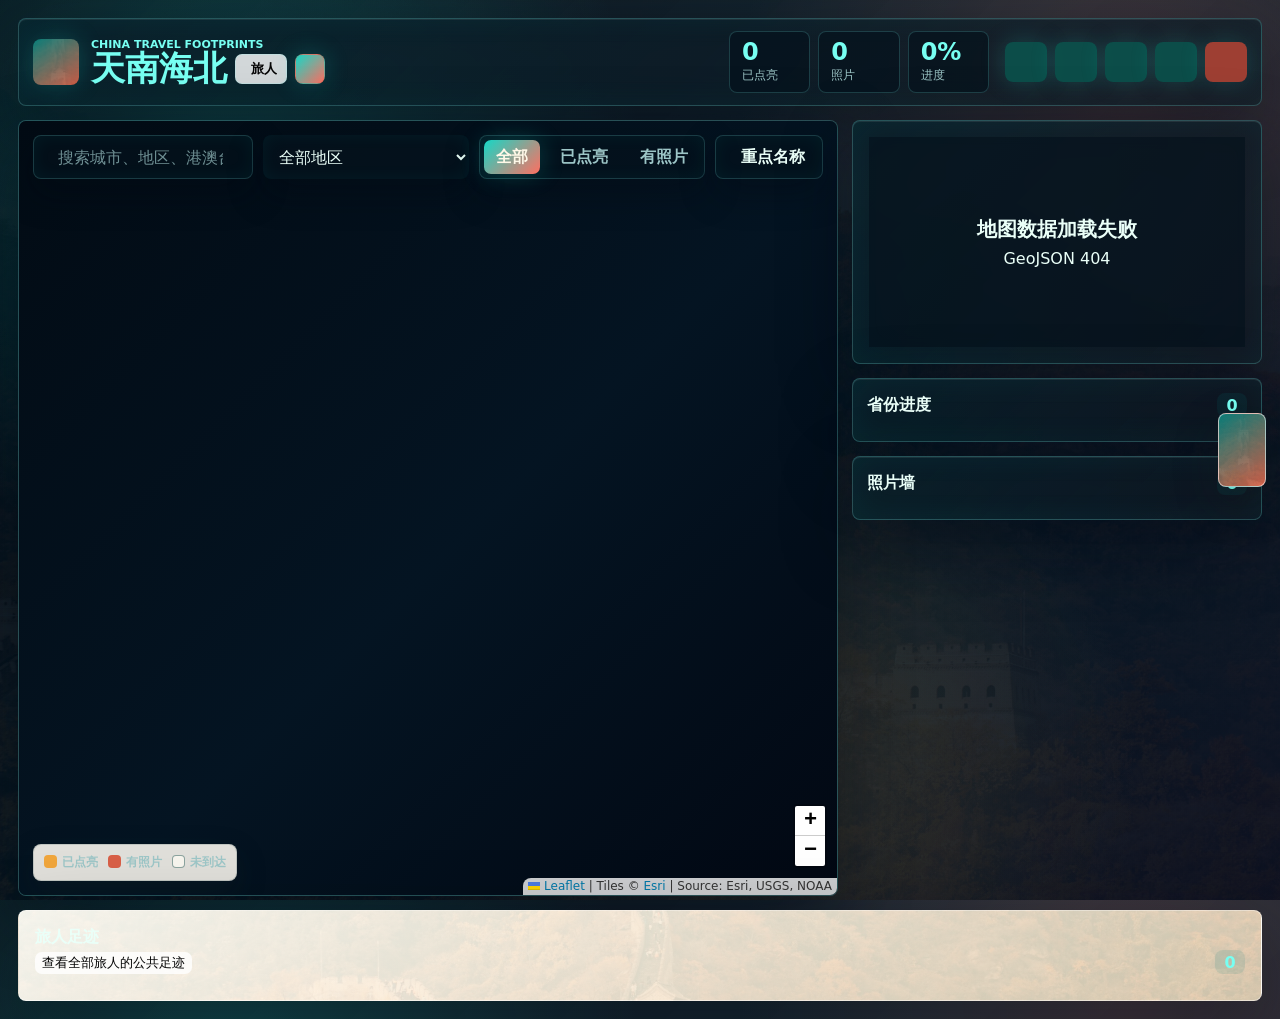
==== commit eec63012: "Add files via upload" ====
--- a/index.html
+++ b/index.html
@@ -5,7 +5,7 @@
     <meta name="viewport" content="width=device-width, initial-scale=1" />
     <title>天南海北</title>
     <link rel="stylesheet" href="./vendor/leaflet.css" />
-    <link rel="stylesheet" href="./styles.css?v=25" />
+    <link rel="stylesheet" href="./styles.css?v=26" />
   </head>
   <body>
     <div class="app-shell">
@@ -182,6 +182,6 @@
     <script src="./vendor/lucide.min.js"></script>
     <script src="./vendor/supabase.js"></script>
     <script src="./supabase-config.js?v=2"></script>
-    <script src="./app.js?v=26"></script>
+    <script src="./app.js?v=27"></script>
   </body>
 </html>
--- a/styles.css
+++ b/styles.css
@@ -333,9 +333,7 @@
   position: relative;
   height: 100%;
   min-height: 520px;
-  background:
-    radial-gradient(circle at 50% 42%, rgba(25, 219, 255, 0.22), transparent 32%),
-    linear-gradient(135deg, #02111c, #061d2b 54%, #040817);
+  background: linear-gradient(135deg, #020b14, #041422 54%, #020813);
 }
 
 .globe-host .leaflet-pane,
@@ -349,9 +347,7 @@
   inset: 0;
   z-index: 420;
   cursor: grab;
-  background:
-    radial-gradient(circle at 50% 50%, transparent 0 30%, rgba(11, 225, 255, 0.08) 31%, transparent 54%),
-    radial-gradient(circle at 50% 55%, rgba(0, 0, 0, 0), rgba(0, 6, 16, 0.64) 74%);
+  background: transparent;
 }
 
 .globe-canvas:active {
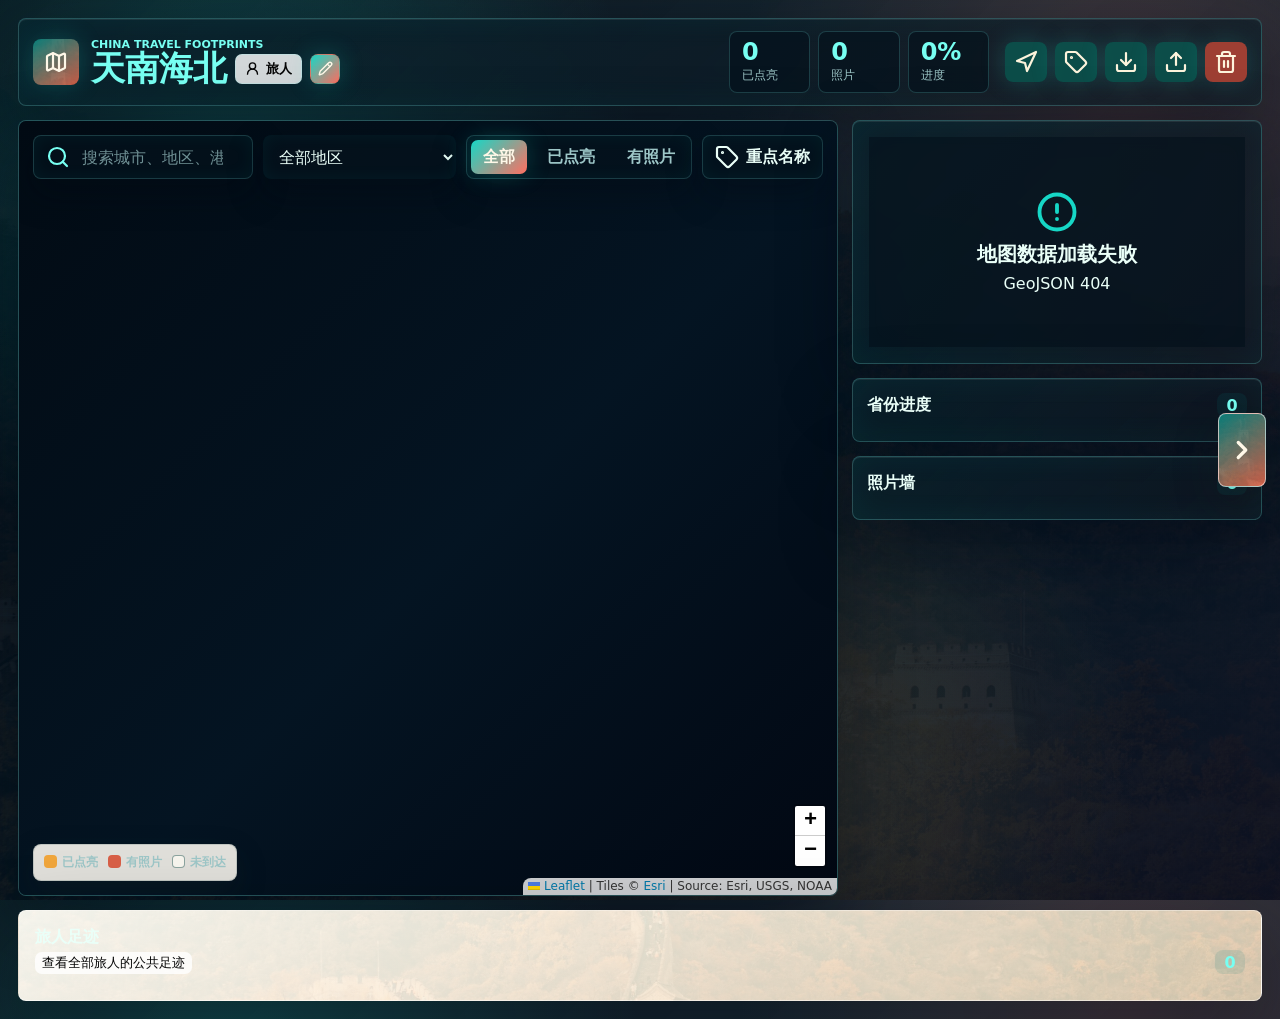
==== commit b74268ec: "Add files via upload" ====
--- a/index.html
+++ b/index.html
@@ -5,7 +5,7 @@
     <meta name="viewport" content="width=device-width, initial-scale=1" />
     <title>天南海北</title>
     <link rel="stylesheet" href="./vendor/leaflet.css" />
-    <link rel="stylesheet" href="./styles.css?v=26" />
+    <link rel="stylesheet" href="./styles.css?v=27" />
   </head>
   <body>
     <div class="app-shell">
@@ -173,15 +173,9 @@
     </div>
 
     <script src="./vendor/leaflet.js"></script>
-    <script src="./vendor/three.min.js"></script>
-    <script>
-      if (!window.THREE) {
-        document.write('<script src="https://cdn.jsdelivr.net/npm/three@0.149.0/build/three.min.js"><\\/script>');
-      }
-    </script>
     <script src="./vendor/lucide.min.js"></script>
     <script src="./vendor/supabase.js"></script>
     <script src="./supabase-config.js?v=2"></script>
-    <script src="./app.js?v=27"></script>
+    <script src="./app.js?v=28"></script>
   </body>
 </html>
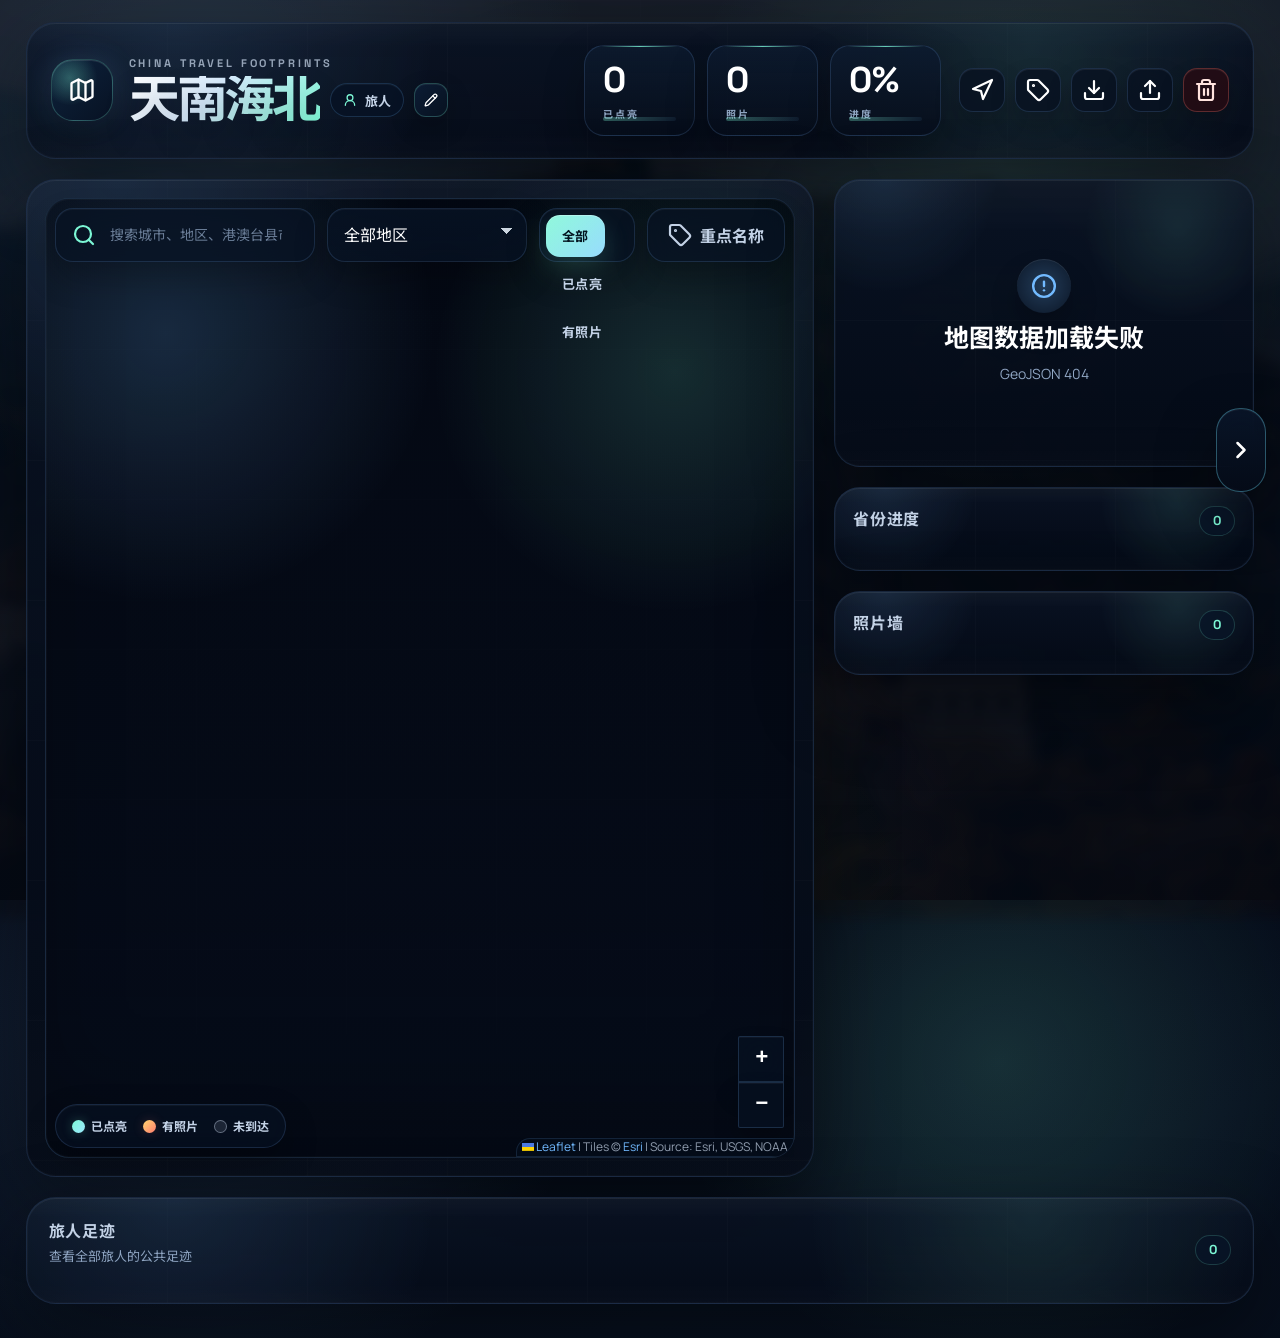
==== commit 1693ea9d: "Add files via upload" ====
--- a/index.html
+++ b/index.html
@@ -4,8 +4,14 @@
     <meta charset="utf-8" />
     <meta name="viewport" content="width=device-width, initial-scale=1" />
     <title>天南海北</title>
+    <link rel="preconnect" href="https://fonts.googleapis.com" />
+    <link rel="preconnect" href="https://fonts.gstatic.com" crossorigin />
+    <link
+      rel="stylesheet"
+      href="https://fonts.googleapis.com/css2?family=Manrope:wght@400;500;600;700;800&family=Noto+Sans+SC:wght@400;500;700;800&family=Space+Grotesk:wght@500;700&display=swap"
+    />
     <link rel="stylesheet" href="./vendor/leaflet.css" />
-    <link rel="stylesheet" href="./styles.css?v=27" />
+    <link rel="stylesheet" href="./styles.css?v=28" />
   </head>
   <body>
     <div class="app-shell">
--- a/styles.css
+++ b/styles.css
@@ -1,20 +1,56 @@
 :root {
-  color-scheme: light;
-  --ink: #eafff8;
-  --muted: #9dc6c7;
-  --paper: rgba(8, 22, 30, 0.78);
-  --paper-strong: rgba(11, 28, 38, 0.92);
-  --line: rgba(114, 245, 255, 0.22);
-  --shadow: 0 28px 80px rgba(0, 8, 18, 0.42);
-  --teal: #16d7c6;
-  --teal-dark: #77fff2;
-  --sun: #f2c45f;
-  --coral: #ff6f61;
-  --sand: #d5f7ef;
+  color-scheme: dark;
+  --bg-0: #030713;
+  --bg-1: #07101e;
+  --bg-2: #0d1a31;
+  --surface: rgba(8, 16, 31, 0.78);
+  --surface-strong: rgba(5, 11, 24, 0.9);
+  --surface-soft: rgba(10, 20, 39, 0.62);
+  --surface-elevated: rgba(12, 26, 49, 0.82);
+  --panel: linear-gradient(180deg, rgba(10, 18, 34, 0.94), rgba(5, 11, 24, 0.88));
+  --panel-alt: linear-gradient(180deg, rgba(13, 24, 46, 0.88), rgba(6, 12, 24, 0.82));
+  --text: #ecf6ff;
+  --text-strong: #ffffff;
+  --muted: #8fa5c2;
+  --muted-strong: #c3d2e6;
+  --accent: #7cf7d5;
+  --accent-2: #72baff;
+  --accent-warm: #ffd66f;
+  --accent-alert: #ff7c70;
+  --stroke: rgba(123, 182, 255, 0.16);
+  --stroke-strong: rgba(112, 229, 255, 0.34);
+  --shadow:
+    0 28px 80px rgba(0, 0, 0, 0.42),
+    inset 0 1px 0 rgba(255, 255, 255, 0.04),
+    inset 0 0 0 1px rgba(255, 255, 255, 0.02);
+  --shadow-soft: 0 18px 42px rgba(0, 0, 0, 0.24);
+  --radius-xl: 30px;
+  --radius-lg: 24px;
+  --radius-md: 18px;
+  --radius-sm: 14px;
+  --radius-xs: 10px;
 }
 
 * {
   box-sizing: border-box;
+  scrollbar-width: thin;
+  scrollbar-color: rgba(114, 186, 255, 0.36) transparent;
+}
+
+*::-webkit-scrollbar {
+  width: 8px;
+  height: 8px;
+}
+
+*::-webkit-scrollbar-track {
+  background: transparent;
+}
+
+*::-webkit-scrollbar-thumb {
+  border: 2px solid transparent;
+  border-radius: 999px;
+  background: linear-gradient(180deg, rgba(124, 247, 213, 0.5), rgba(114, 186, 255, 0.38));
+  background-clip: padding-box;
 }
 
 html,
@@ -25,20 +61,64 @@
 
 body {
   min-width: 320px;
+  overflow-x: hidden;
   font-family:
-    Inter, "Segoe UI", "PingFang SC", "Microsoft YaHei", system-ui, sans-serif;
-  color: var(--ink);
+    "Manrope",
+    "Noto Sans SC",
+    "PingFang SC",
+    "Microsoft YaHei",
+    sans-serif;
+  color: var(--text);
   background:
-    radial-gradient(circle at 18% 18%, rgba(22, 215, 198, 0.26), transparent 32%),
-    radial-gradient(circle at 88% 10%, rgba(255, 111, 97, 0.18), transparent 28%),
-    radial-gradient(circle at 60% 86%, rgba(242, 196, 95, 0.14), transparent 34%),
-    linear-gradient(135deg, rgba(2, 8, 18, 0.96), rgba(5, 25, 36, 0.92) 48%, rgba(13, 18, 34, 0.96)),
-    url("./assets/china-travel-hero.jpg") center / cover fixed;
-  overflow: auto;
+    radial-gradient(circle at 15% 12%, rgba(114, 186, 255, 0.18), transparent 30%),
+    radial-gradient(circle at 78% 18%, rgba(124, 247, 213, 0.14), transparent 26%),
+    radial-gradient(circle at 52% 100%, rgba(255, 214, 111, 0.08), transparent 28%),
+    linear-gradient(160deg, var(--bg-0) 0%, var(--bg-1) 48%, #050b17 100%);
+  position: relative;
+}
+
+body::before,
+body::after {
+  content: "";
+  position: fixed;
+  inset: 0;
+  pointer-events: none;
+}
+
+body::before {
+  background:
+    linear-gradient(180deg, rgba(3, 7, 19, 0.28), rgba(3, 7, 19, 0.68)),
+    url("./assets/china-travel-hero.jpg") center / cover no-repeat;
+  opacity: 0.22;
+  filter: saturate(0.85) contrast(1.18) brightness(0.6) blur(6px);
+  transform: scale(1.04);
+}
+
+body::after {
+  background:
+    linear-gradient(rgba(255, 255, 255, 0.028) 1px, transparent 1px),
+    linear-gradient(90deg, rgba(255, 255, 255, 0.026) 1px, transparent 1px),
+    linear-gradient(180deg, rgba(114, 186, 255, 0.03), transparent 30%, transparent 70%, rgba(124, 247, 213, 0.04));
+  background-size:
+    160px 160px,
+    160px 160px,
+    100% 100%;
+  opacity: 0.46;
+  mask-image: radial-gradient(circle at center, rgba(0, 0, 0, 0.88), transparent 92%);
 }
 
 body.feature-mode {
   overflow: hidden;
+}
+
+::selection {
+  background: rgba(124, 247, 213, 0.28);
+  color: var(--text-strong);
+}
+
+img {
+  display: block;
+  max-width: 100%;
 }
 
 button,
@@ -52,52 +132,126 @@
   cursor: pointer;
 }
 
+button,
+input,
+select,
+textarea {
+  transition:
+    border-color 180ms ease,
+    background-color 180ms ease,
+    box-shadow 180ms ease,
+    color 180ms ease,
+    transform 180ms ease;
+}
+
+button:focus-visible,
+input:focus-visible,
+select:focus-visible,
+textarea:focus-visible {
+  outline: none;
+  border-color: rgba(124, 247, 213, 0.7);
+  box-shadow:
+    0 0 0 3px rgba(124, 247, 213, 0.16),
+    0 10px 26px rgba(0, 0, 0, 0.22);
+}
+
 .app-shell {
+  position: relative;
+  z-index: 1;
+  max-width: 1680px;
   min-height: 100%;
-  height: auto;
-  padding: 18px;
+  margin: 0 auto;
+  padding: 22px clamp(14px, 2vw, 28px) 34px;
   display: flex;
   flex-direction: column;
-  gap: 14px;
+  gap: 20px;
 }
 
 .page-nav[hidden],
 .feature-page[hidden] {
-  display: none;
+  display: none !important;
+}
+
+.topbar,
+.map-stage,
+.side-panel > section,
+.travelers-section,
+.feature-page,
+.name-dialog-panel {
+  position: relative;
+  isolation: isolate;
+  overflow: hidden;
+  border: 1px solid var(--stroke);
+  box-shadow: var(--shadow);
+}
+
+.topbar::before,
+.map-stage::before,
+.side-panel > section::before,
+.travelers-section::before,
+.feature-page::before,
+.name-dialog-panel::before {
+  content: "";
+  position: absolute;
+  inset: 0;
+  pointer-events: none;
+  background:
+    radial-gradient(circle at 12% 0%, rgba(114, 186, 255, 0.18), transparent 24%),
+    radial-gradient(circle at 82% 16%, rgba(124, 247, 213, 0.16), transparent 22%),
+    linear-gradient(180deg, rgba(255, 255, 255, 0.04), transparent 18%, transparent 82%, rgba(255, 255, 255, 0.02)),
+    linear-gradient(rgba(255, 255, 255, 0.02) 1px, transparent 1px),
+    linear-gradient(90deg, rgba(255, 255, 255, 0.018) 1px, transparent 1px);
+  background-size:
+    auto,
+    auto,
+    auto,
+    140px 140px,
+    140px 140px;
+  opacity: 0.62;
+  mix-blend-mode: screen;
+}
+
+.topbar > *,
+.map-stage > *,
+.side-panel > section > *,
+.travelers-section > *,
+.feature-page > *,
+.name-dialog-panel > * {
+  position: relative;
+  z-index: 1;
 }
 
 .page-nav {
   position: fixed;
   top: 50%;
   z-index: 2000;
-  width: 48px;
-  height: 74px;
+  width: 50px;
+  height: 84px;
   display: grid;
   place-items: center;
-  border: 1px solid rgba(255, 255, 255, 0.58);
-  border-radius: 8px;
-  color: #fff8e8;
-  background:
-    linear-gradient(145deg, rgba(6, 127, 122, 0.92), rgba(216, 95, 71, 0.9)),
-    url("./assets/china-travel-hero.jpg") center / 210px;
-  box-shadow: 0 16px 44px rgba(21, 35, 32, 0.28);
+  color: var(--text-strong);
+  border: 1px solid var(--stroke-strong);
+  border-radius: 24px;
+  background: linear-gradient(180deg, rgba(9, 21, 40, 0.92), rgba(5, 11, 24, 0.88));
+  box-shadow:
+    0 24px 60px rgba(0, 0, 0, 0.38),
+    inset 0 1px 0 rgba(255, 255, 255, 0.06);
+  backdrop-filter: blur(18px);
   transform: translateY(-50%);
-  backdrop-filter: blur(12px);
 }
 
 .page-nav:hover {
-  transform: translateY(-50%) scale(1.04);
-}
-
-.page-nav:focus-visible {
-  outline: 3px solid rgba(242, 162, 58, 0.62);
-  outline-offset: 3px;
+  transform: translateY(-50%) translateX(0) scale(1.03);
+  border-color: rgba(124, 247, 213, 0.54);
+  box-shadow:
+    0 28px 70px rgba(0, 0, 0, 0.44),
+    0 0 24px rgba(124, 247, 213, 0.14);
 }
 
 .page-nav svg {
-  width: 30px;
-  height: 30px;
-  stroke-width: 2.6;
+  width: 28px;
+  height: 28px;
+  stroke-width: 2.2;
 }
 
 .page-nav-left {
@@ -109,40 +263,45 @@
 }
 
 .topbar {
-  min-height: 74px;
-  display: grid;
-  grid-template-columns: minmax(230px, 1fr) auto auto;
-  gap: 16px;
+  min-height: 126px;
+  padding: 22px 24px;
+  display: grid;
+  grid-template-columns: minmax(280px, 1.3fr) minmax(280px, 0.9fr) auto;
+  gap: 18px;
   align-items: center;
-  padding: 12px 14px;
-  border: 1px solid rgba(255, 255, 255, 0.42);
-  border-radius: 8px;
-  background:
-    linear-gradient(120deg, rgba(255, 255, 255, 0.9), rgba(255, 247, 228, 0.76)),
-    linear-gradient(90deg, rgba(6, 127, 122, 0.14), rgba(242, 162, 58, 0.18));
-  box-shadow: var(--shadow);
-  backdrop-filter: blur(16px);
+  border-radius: var(--radius-xl);
+  background: linear-gradient(180deg, rgba(9, 18, 34, 0.94), rgba(5, 11, 24, 0.9));
 }
 
 .brand {
   display: flex;
-  gap: 12px;
   align-items: center;
+  gap: 16px;
   min-width: 0;
 }
 
 .brand-mark {
-  width: 46px;
-  height: 46px;
+  width: 62px;
+  height: 62px;
+  flex: 0 0 auto;
   display: grid;
   place-items: center;
-  border-radius: 8px;
-  color: #fff8e8;
+  border: 1px solid rgba(124, 247, 213, 0.24);
+  border-radius: 22px;
+  color: var(--text-strong);
   background:
-    linear-gradient(145deg, rgba(6, 127, 122, 0.95), rgba(216, 95, 71, 0.9)),
-    url("./assets/china-travel-hero.jpg") center / 260px;
-  box-shadow: inset 0 0 0 1px rgba(255, 255, 255, 0.28);
-  flex: 0 0 auto;
+    radial-gradient(circle at 30% 30%, rgba(124, 247, 213, 0.3), transparent 46%),
+    linear-gradient(135deg, rgba(14, 35, 61, 0.95), rgba(8, 18, 36, 0.96));
+  box-shadow:
+    inset 0 1px 0 rgba(255, 255, 255, 0.1),
+    0 16px 30px rgba(0, 0, 0, 0.28),
+    0 0 28px rgba(114, 186, 255, 0.16);
+}
+
+.brand-mark svg {
+  width: 28px;
+  height: 28px;
+  stroke-width: 2;
 }
 
 .brand p,
@@ -151,39 +310,52 @@
 }
 
 .brand p {
+  font-family: "Space Grotesk", "Manrope", sans-serif;
   font-size: 11px;
+  font-weight: 700;
+  letter-spacing: 0.26em;
   text-transform: uppercase;
-  color: var(--teal-dark);
-  font-weight: 800;
-  letter-spacing: 0;
+  color: rgba(195, 210, 230, 0.74);
 }
 
 .brand h1 {
-  font-size: clamp(22px, 3vw, 34px);
-  line-height: 1.05;
-  letter-spacing: 0;
+  font-family:
+    "Space Grotesk",
+    "Noto Sans SC",
+    "PingFang SC",
+    sans-serif;
+  font-size: clamp(2.35rem, 4vw, 4.15rem);
+  line-height: 0.95;
+  letter-spacing: -0.06em;
+  background: linear-gradient(135deg, #ffffff 0%, #d8ecff 42%, #7cf7d5 100%);
+  -webkit-background-clip: text;
+  color: transparent;
+  text-shadow: 0 18px 35px rgba(0, 0, 0, 0.2);
 }
 
 .brand-title-row {
+  margin-top: 6px;
   display: flex;
   align-items: center;
-  gap: 8px;
+  gap: 10px;
   flex-wrap: wrap;
 }
 
 .current-user-chip {
-  min-height: 30px;
-  max-width: 220px;
-  padding: 0 9px;
+  min-height: 34px;
+  max-width: 240px;
+  padding: 0 12px;
   display: inline-flex;
   align-items: center;
-  gap: 6px;
-  border: 1px solid rgba(6, 127, 122, 0.22);
-  border-radius: 8px;
-  color: var(--teal-dark);
-  background: rgba(255, 255, 255, 0.68);
+  gap: 8px;
+  border: 1px solid rgba(114, 186, 255, 0.18);
+  border-radius: 999px;
+  background: rgba(8, 20, 39, 0.74);
+  color: var(--muted-strong);
+  backdrop-filter: blur(18px);
+  box-shadow: inset 0 1px 0 rgba(255, 255, 255, 0.04);
   font-size: 13px;
-  font-weight: 800;
+  font-weight: 700;
 }
 
 .current-user-chip span {
@@ -194,57 +366,100 @@
 }
 
 .current-user-chip svg {
-  width: 15px;
-  height: 15px;
+  width: 14px;
+  height: 14px;
+  color: var(--accent);
   flex: 0 0 auto;
 }
 
 .name-edit-btn {
-  width: 30px;
-  height: 30px;
+  width: 34px;
+  height: 34px;
   padding: 0;
   display: inline-grid;
   place-items: center;
-  border: 1px solid rgba(216, 95, 71, 0.26);
-  border-radius: 8px;
-  color: #fff8e8;
-  background: linear-gradient(135deg, var(--teal), var(--coral));
+  border: 1px solid rgba(124, 247, 213, 0.24);
+  border-radius: 12px;
+  color: var(--text-strong);
+  background: linear-gradient(135deg, rgba(12, 29, 53, 0.96), rgba(8, 19, 34, 0.92));
+  box-shadow:
+    inset 0 1px 0 rgba(255, 255, 255, 0.06),
+    0 10px 24px rgba(0, 0, 0, 0.22);
 }
 
 .name-edit-btn:hover {
-  transform: translateY(-1px);
+  transform: translateY(-2px);
+  border-color: rgba(124, 247, 213, 0.46);
+  box-shadow:
+    inset 0 1px 0 rgba(255, 255, 255, 0.08),
+    0 14px 28px rgba(0, 0, 0, 0.28),
+    0 0 18px rgba(124, 247, 213, 0.16);
 }
 
 .name-edit-btn svg {
-  width: 15px;
-  height: 15px;
+  width: 14px;
+  height: 14px;
 }
 
 .top-stats {
-  display: grid;
-  grid-template-columns: repeat(3, minmax(78px, 1fr));
-  gap: 8px;
-  min-width: 260px;
+  min-width: 0;
+  display: grid;
+  grid-template-columns: repeat(3, minmax(0, 1fr));
+  gap: 12px;
 }
 
 .top-stats div {
-  padding: 8px 12px;
-  border: 1px solid var(--line);
-  border-radius: 8px;
-  background: rgba(255, 255, 255, 0.62);
+  min-height: 88px;
+  padding: 16px 18px 14px;
+  display: grid;
+  align-content: start;
+  border: 1px solid var(--stroke);
+  border-radius: 20px;
+  background: linear-gradient(180deg, rgba(13, 27, 47, 0.88), rgba(7, 14, 27, 0.82));
+  box-shadow: var(--shadow-soft);
+  position: relative;
+  overflow: hidden;
+}
+
+.top-stats div::before {
+  content: "";
+  position: absolute;
+  left: 16px;
+  right: 16px;
+  top: 0;
+  height: 1px;
+  background: linear-gradient(90deg, transparent, rgba(124, 247, 213, 0.9), transparent);
+  opacity: 0.9;
+}
+
+.top-stats div::after {
+  content: "";
+  position: absolute;
+  left: 18px;
+  right: 18px;
+  bottom: 14px;
+  height: 4px;
+  border-radius: 999px;
+  background: linear-gradient(90deg, rgba(124, 247, 213, 0.8), rgba(114, 186, 255, 0.18));
+  opacity: 0.4;
 }
 
 .top-stats span {
   display: block;
-  font-size: 24px;
-  font-weight: 900;
-  color: var(--teal-dark);
+  font-family: "Space Grotesk", "Manrope", sans-serif;
+  font-size: clamp(2rem, 2.8vw, 2.5rem);
+  font-weight: 700;
   line-height: 1;
+  color: var(--text-strong);
 }
 
 .top-stats small {
+  margin-top: 8px;
   color: var(--muted);
-  font-size: 12px;
+  font-size: 10px;
+  font-weight: 700;
+  letter-spacing: 0.16em;
+  text-transform: uppercase;
 }
 
 .top-actions,
@@ -253,150 +468,178 @@
 .photo-actions {
   display: flex;
   align-items: center;
-  gap: 8px;
+  gap: 10px;
+  flex-wrap: wrap;
 }
 
 .icon-btn,
 .primary-btn,
 .ghost-btn,
 .danger-btn {
-  min-height: 40px;
-  border: 0;
-  border-radius: 8px;
+  min-height: 44px;
+  border-radius: 14px;
   display: inline-flex;
   align-items: center;
   justify-content: center;
   gap: 8px;
-  font-weight: 800;
-  color: var(--ink);
+  border: 1px solid var(--stroke);
+  color: var(--text);
+  font-weight: 700;
+  backdrop-filter: blur(20px);
 }
 
 .icon-btn {
-  width: 42px;
+  width: 46px;
   padding: 0;
-  color: #fdf4dc;
-  background: rgba(11, 82, 77, 0.92);
+  color: var(--text-strong);
+  background: rgba(8, 18, 34, 0.76);
+  box-shadow:
+    inset 0 1px 0 rgba(255, 255, 255, 0.06),
+    0 14px 26px rgba(0, 0, 0, 0.2);
 }
 
 .icon-btn:hover,
 .primary-btn:hover,
+.ghost-btn:hover,
+.danger-btn:hover,
+.label-toggle:hover,
+.segmented button:hover {
+  transform: translateY(-2px);
+}
+
+.icon-btn:hover {
+  border-color: rgba(124, 247, 213, 0.48);
+  box-shadow:
+    inset 0 1px 0 rgba(255, 255, 255, 0.08),
+    0 16px 30px rgba(0, 0, 0, 0.24),
+    0 0 18px rgba(124, 247, 213, 0.12);
+}
+
+.danger-icon {
+  border-color: rgba(255, 124, 112, 0.28);
+  color: #ffe3de;
+  background: rgba(40, 11, 18, 0.78);
+}
+
+.danger-icon:hover {
+  border-color: rgba(255, 124, 112, 0.6);
+  box-shadow:
+    inset 0 1px 0 rgba(255, 255, 255, 0.06),
+    0 16px 30px rgba(0, 0, 0, 0.24),
+    0 0 18px rgba(255, 124, 112, 0.16);
+}
+
+.primary-btn,
+.danger-btn,
+.ghost-btn {
+  padding: 0 16px;
+}
+
+.primary-btn {
+  color: #03121d;
+  border-color: rgba(124, 247, 213, 0.28);
+  background:
+    linear-gradient(135deg, rgba(255, 255, 255, 0.12), transparent),
+    linear-gradient(135deg, var(--accent) 0%, #94dcff 100%);
+  box-shadow:
+    0 16px 30px rgba(8, 18, 34, 0.24),
+    0 0 22px rgba(124, 247, 213, 0.18);
+}
+
+.ghost-btn {
+  color: var(--muted-strong);
+  background: rgba(8, 18, 34, 0.72);
+  box-shadow:
+    inset 0 1px 0 rgba(255, 255, 255, 0.04),
+    0 12px 24px rgba(0, 0, 0, 0.18);
+}
+
 .ghost-btn:hover {
-  transform: translateY(-1px);
-}
-
-.danger-icon {
-  background: #9e3f33;
-}
-
-.primary-btn {
-  padding: 0 14px;
-  color: #fff8e8;
-  background: linear-gradient(135deg, var(--teal), var(--coral));
-}
-
-.ghost-btn {
-  padding: 0 12px;
-  border: 1px solid var(--line);
-  background: rgba(255, 255, 255, 0.7);
+  border-color: rgba(114, 186, 255, 0.42);
+  color: var(--text-strong);
+  box-shadow:
+    inset 0 1px 0 rgba(255, 255, 255, 0.06),
+    0 14px 28px rgba(0, 0, 0, 0.24);
 }
 
 .danger-btn {
-  padding: 0 12px;
-  color: #fff;
-  background: #a33d31;
+  color: #ffe8e1;
+  border-color: rgba(255, 124, 112, 0.34);
+  background: linear-gradient(135deg, rgba(86, 21, 31, 0.9), rgba(45, 10, 19, 0.88));
 }
 
 .workspace {
-  min-height: calc(100vh - 124px);
-  flex: 1;
-  display: grid;
-  grid-template-columns: minmax(0, 1fr) minmax(340px, 410px);
-  gap: 14px;
-}
-
-.map-stage,
-.side-panel > section {
-  border: 1px solid rgba(255, 255, 255, 0.42);
-  border-radius: 8px;
-  box-shadow: var(--shadow);
-  backdrop-filter: blur(14px);
+  min-height: calc(100vh - 218px);
+  display: grid;
+  grid-template-columns: minmax(0, 1.42fr) minmax(360px, 420px);
+  gap: 20px;
+  align-items: start;
 }
 
 .map-stage {
-  position: relative;
   min-height: 0;
-  overflow: hidden;
-  background: rgba(247, 229, 196, 0.48);
+  padding: 18px;
+  border-radius: var(--radius-xl);
+  background: linear-gradient(180deg, rgba(9, 18, 34, 0.94), rgba(4, 10, 22, 0.92));
+}
+
+.map-stage::after {
+  content: "";
+  position: absolute;
+  inset: 18px;
+  border: 1px solid rgba(124, 247, 213, 0.1);
+  border-radius: var(--radius-lg);
+  pointer-events: none;
 }
 
 #map {
   position: relative;
+  min-height: 960px;
   height: 100%;
-  min-height: 520px;
-  background: linear-gradient(135deg, #020b14, #041422 54%, #020813);
-}
-
-.globe-host .leaflet-pane,
-.globe-host .leaflet-control-container {
-  opacity: 0;
-  pointer-events: none;
-}
-
-.globe-canvas {
+  overflow: hidden;
+  border: 1px solid rgba(123, 182, 255, 0.16);
+  border-radius: var(--radius-lg);
+  background: linear-gradient(180deg, rgba(4, 9, 19, 0.96), rgba(6, 14, 28, 0.9));
+  box-shadow:
+    inset 0 0 0 1px rgba(255, 255, 255, 0.03),
+    inset 0 -60px 80px rgba(0, 0, 0, 0.22);
+}
+
+#map::before,
+#map::after {
+  content: "";
   position: absolute;
   inset: 0;
-  z-index: 420;
-  cursor: grab;
-  background: transparent;
-}
-
-.globe-canvas:active {
-  cursor: grabbing;
-}
-
-.globe-canvas canvas {
-  width: 100%;
-  height: 100%;
-  display: block;
-}
-
-.globe-label-layer {
-  position: absolute;
-  inset: 0;
-  z-index: 500;
   pointer-events: none;
 }
 
-.globe-city-label {
-  position: absolute;
-  left: 0;
-  top: 0;
-  padding: 3px 7px;
-  border: 1px solid rgba(126, 255, 246, 0.42);
-  border-radius: 7px;
-  color: #eafff8;
-  background: rgba(2, 15, 25, 0.66);
-  box-shadow: 0 0 18px rgba(22, 215, 198, 0.22);
-  font-size: 11px;
-  font-weight: 900;
-  white-space: nowrap;
-  transform: translate(-9999px, -9999px);
-}
-
-.globe-city-label.selected {
-  color: #07151b;
-  background: linear-gradient(135deg, #f2c45f, #77fff2);
+#map::before {
+  z-index: 390;
+  background:
+    radial-gradient(circle at 16% 14%, rgba(114, 186, 255, 0.18), transparent 26%),
+    radial-gradient(circle at 84% 18%, rgba(124, 247, 213, 0.14), transparent 24%),
+    linear-gradient(180deg, rgba(4, 7, 18, 0.1), rgba(4, 7, 18, 0.34));
+}
+
+#map::after {
+  z-index: 391;
+  background:
+    linear-gradient(rgba(255, 255, 255, 0.036) 1px, transparent 1px),
+    linear-gradient(90deg, rgba(255, 255, 255, 0.032) 1px, transparent 1px);
+  background-size: 150px 150px;
+  opacity: 0.18;
+  mask-image: linear-gradient(180deg, transparent, rgba(0, 0, 0, 0.84) 16%, rgba(0, 0, 0, 0.86) 84%, transparent);
 }
 
 .map-overlay {
   position: absolute;
   z-index: 700;
-  top: 14px;
-  left: 14px;
-  right: 14px;
-  display: grid;
-  grid-template-columns: minmax(220px, 1fr) minmax(160px, 220px) auto auto;
-  gap: 10px;
+  top: 28px;
+  left: 28px;
+  right: 28px;
+  display: grid;
+  grid-template-columns: minmax(260px, 1.1fr) minmax(190px, 230px) auto auto;
+  gap: 12px;
   pointer-events: none;
 }
 
@@ -408,138 +651,200 @@
 .map-overlay select,
 .segmented,
 .label-toggle {
-  height: 44px;
-  border: 1px solid rgba(30, 60, 56, 0.2);
-  border-radius: 8px;
-  background: rgba(255, 252, 244, 0.92);
-  box-shadow: 0 10px 30px rgba(28, 45, 41, 0.14);
+  height: 54px;
+  border: 1px solid rgba(123, 182, 255, 0.16);
+  border-radius: 18px;
+  background: rgba(7, 18, 35, 0.72);
+  box-shadow:
+    inset 0 1px 0 rgba(255, 255, 255, 0.04),
+    0 14px 34px rgba(0, 0, 0, 0.24);
+  backdrop-filter: blur(24px);
 }
 
 .search-box {
   display: flex;
   align-items: center;
-  gap: 10px;
-  padding: 0 12px;
+  gap: 12px;
+  padding: 0 16px;
 }
 
 .search-box svg {
-  color: var(--teal-dark);
+  color: var(--accent);
   flex: 0 0 auto;
 }
 
-.search-box input,
-.map-overlay select {
+.search-box input {
   width: 100%;
   border: 0;
   outline: 0;
-  color: var(--ink);
   background: transparent;
+  color: var(--text-strong);
+  font-size: 14px;
+}
+
+.search-box input::placeholder {
+  color: rgba(143, 165, 194, 0.72);
 }
 
 .map-overlay select {
-  padding: 0 12px;
+  padding: 0 42px 0 16px;
+  appearance: none;
+  color: var(--text-strong);
+  border: 1px solid rgba(123, 182, 255, 0.16);
+  background:
+    linear-gradient(45deg, transparent 50%, rgba(236, 246, 255, 0.86) 50%),
+    linear-gradient(135deg, rgba(236, 246, 255, 0.86) 50%, transparent 50%),
+    linear-gradient(180deg, rgba(7, 18, 35, 0.88), rgba(7, 18, 35, 0.72));
+  background-position:
+    calc(100% - 20px) calc(50% - 4px),
+    calc(100% - 14px) calc(50% - 4px),
+    center;
+  background-size:
+    6px 6px,
+    6px 6px,
+    auto;
+  background-repeat: no-repeat;
 }
 
 .segmented {
-  padding: 4px;
+  padding: 6px;
+  display: flex;
+  align-items: center;
+  gap: 6px;
   white-space: nowrap;
 }
 
 .segmented button {
-  height: 34px;
-  padding: 0 12px;
+  height: 42px;
+  padding: 0 16px;
   border: 0;
-  border-radius: 7px;
+  border-radius: 14px;
+  color: var(--muted-strong);
   background: transparent;
-  color: var(--muted);
-  font-weight: 800;
+  font-size: 13px;
+  font-weight: 700;
+  letter-spacing: 0.01em;
 }
 
 .segmented button.active {
-  color: #fff8e8;
-  background: linear-gradient(135deg, var(--teal), var(--coral));
+  color: #03131f;
+  background:
+    linear-gradient(135deg, rgba(255, 255, 255, 0.16), transparent),
+    linear-gradient(135deg, var(--accent), #98dbff);
+  box-shadow:
+    0 12px 26px rgba(124, 247, 213, 0.16),
+    inset 0 1px 0 rgba(255, 255, 255, 0.3);
 }
 
 .label-toggle {
-  min-width: 108px;
-  padding: 0 12px;
+  min-width: 138px;
+  padding: 0 16px;
   display: inline-flex;
   align-items: center;
   justify-content: center;
-  gap: 7px;
-  border: 1px solid rgba(30, 60, 56, 0.2);
-  color: var(--teal-dark);
-  font-weight: 900;
+  gap: 8px;
+  color: var(--muted-strong);
+  font-weight: 700;
   white-space: nowrap;
 }
 
 .label-toggle.active {
-  color: #fff8e8;
-  background: linear-gradient(135deg, var(--teal), var(--coral));
+  color: #03131f;
+  border-color: rgba(124, 247, 213, 0.28);
+  background:
+    linear-gradient(135deg, rgba(255, 255, 255, 0.18), transparent),
+    linear-gradient(135deg, var(--accent), #9cddff);
+  box-shadow:
+    0 12px 26px rgba(124, 247, 213, 0.18),
+    inset 0 1px 0 rgba(255, 255, 255, 0.28);
 }
 
 .legend {
   position: absolute;
   z-index: 700;
-  left: 14px;
-  bottom: 14px;
+  left: 28px;
+  bottom: 28px;
+  padding: 12px 16px;
   display: flex;
-  gap: 10px;
+  align-items: center;
+  gap: 16px;
   flex-wrap: wrap;
-  padding: 9px 10px;
-  border: 1px solid rgba(30, 60, 56, 0.16);
-  border-radius: 8px;
-  background: rgba(255, 252, 244, 0.88);
-  color: #364944;
-  box-shadow: 0 12px 32px rgba(28, 45, 41, 0.18);
+  border: 1px solid rgba(123, 182, 255, 0.16);
+  border-radius: 999px;
+  background: rgba(7, 17, 33, 0.76);
+  color: var(--muted-strong);
+  box-shadow:
+    inset 0 1px 0 rgba(255, 255, 255, 0.04),
+    0 14px 34px rgba(0, 0, 0, 0.24);
+  backdrop-filter: blur(20px);
   font-size: 12px;
-  font-weight: 800;
+  font-weight: 700;
 }
 
 .swatch {
   width: 13px;
   height: 13px;
   display: inline-block;
-  border-radius: 4px;
-  margin-right: 5px;
+  margin-right: 6px;
+  border-radius: 999px;
   vertical-align: -2px;
 }
 
 .swatch.lit {
-  background: #f0a63c;
+  background: linear-gradient(135deg, var(--accent), #9de9ff);
+  box-shadow: 0 0 12px rgba(124, 247, 213, 0.24);
 }
 
 .swatch.photo {
-  background: #d85f47;
+  background: linear-gradient(135deg, var(--accent-warm), var(--accent-alert));
+  box-shadow: 0 0 12px rgba(255, 124, 112, 0.2);
 }
 
 .swatch.blank {
-  background: rgba(255, 252, 244, 0.75);
-  border: 1px solid rgba(10, 66, 63, 0.45);
+  border: 1px solid rgba(195, 210, 230, 0.44);
+  background: rgba(195, 210, 230, 0.12);
 }
 
 .side-panel {
   min-height: 0;
   display: grid;
   grid-template-rows: auto auto auto;
+  gap: 20px;
   align-content: start;
-  gap: 14px;
 }
 
 .side-panel > section {
   min-height: 0;
-  overflow: hidden;
-  background:
-    linear-gradient(160deg, rgba(255, 252, 244, 0.95), rgba(250, 230, 190, 0.82)),
-    url("./assets/china-travel-hero.jpg") center / 900px;
+  border-radius: 26px;
+  background: linear-gradient(180deg, rgba(9, 18, 34, 0.96), rgba(4, 10, 22, 0.9));
+}
+
+.place-card,
+.list-card,
+.gallery-card {
+  padding: 18px;
+}
+
+.list-card,
+.gallery-card {
+  display: flex;
+  flex-direction: column;
 }
 
 .place-card {
-  padding: 16px;
+  min-height: 288px;
+}
+
+.list-card {
+  min-height: 292px;
+}
+
+.gallery-card {
+  min-height: 368px;
 }
 
 .empty-state {
-  min-height: 210px;
+  min-height: 250px;
   display: grid;
   align-content: center;
   justify-items: center;
@@ -548,10 +853,16 @@
 }
 
 .empty-state svg {
-  color: var(--teal);
-  width: 42px;
-  height: 42px;
-  margin-bottom: 8px;
+  width: 54px;
+  height: 54px;
+  padding: 14px;
+  margin-bottom: 12px;
+  border-radius: 999px;
+  color: var(--accent-2);
+  background: radial-gradient(circle, rgba(114, 186, 255, 0.26), rgba(114, 186, 255, 0.04));
+  box-shadow:
+    inset 0 1px 0 rgba(255, 255, 255, 0.08),
+    0 16px 28px rgba(0, 0, 0, 0.22);
 }
 
 .empty-state h2,
@@ -560,26 +871,41 @@
 }
 
 .empty-state h2 {
-  color: var(--ink);
-  font-size: 20px;
+  color: var(--text-strong);
+  font-family:
+    "Space Grotesk",
+    "Noto Sans SC",
+    "PingFang SC",
+    sans-serif;
+  font-size: 25px;
+  line-height: 1.08;
 }
 
 .empty-state p {
-  margin-top: 6px;
-  max-width: 240px;
+  margin-top: 10px;
+  max-width: 320px;
+  line-height: 1.7;
+  font-size: 14px;
 }
 
 .place-head {
   display: grid;
   grid-template-columns: minmax(0, 1fr) auto;
-  gap: 12px;
+  gap: 14px;
   align-items: start;
 }
 
 .place-head h2 {
-  margin: 2px 0 4px;
-  font-size: 26px;
-  line-height: 1.08;
+  margin: 4px 0 8px;
+  color: var(--text-strong);
+  font-family:
+    "Space Grotesk",
+    "Noto Sans SC",
+    "PingFang SC",
+    sans-serif;
+  font-size: clamp(2rem, 3vw, 2.65rem);
+  line-height: 0.98;
+  letter-spacing: -0.04em;
 }
 
 .place-head p,
@@ -590,76 +916,92 @@
 }
 
 .status-chip {
-  height: 34px;
-  padding: 0 11px;
+  min-height: 36px;
+  padding: 0 13px;
   display: inline-flex;
   align-items: center;
-  gap: 6px;
-  border-radius: 8px;
-  color: #fff8e8;
-  background: rgba(70, 84, 81, 0.78);
+  gap: 8px;
+  border: 1px solid rgba(123, 182, 255, 0.16);
+  border-radius: 999px;
+  background: rgba(8, 19, 36, 0.78);
+  color: var(--muted-strong);
   font-size: 13px;
-  font-weight: 900;
+  font-weight: 700;
+  white-space: nowrap;
 }
 
 .status-chip.on {
-  background: linear-gradient(135deg, var(--sun), var(--coral));
+  color: #06141f;
+  border-color: rgba(124, 247, 213, 0.28);
+  background:
+    linear-gradient(135deg, rgba(255, 255, 255, 0.18), transparent),
+    linear-gradient(135deg, var(--accent-warm), var(--accent));
 }
 
 .panel-actions {
-  margin: 14px 0;
-  flex-wrap: wrap;
+  margin: 18px 0 16px;
 }
 
 .fields {
   display: grid;
-  grid-template-columns: 1fr;
+  gap: 12px;
+}
+
+.fields label {
+  display: grid;
+  gap: 8px;
+  color: var(--muted-strong);
+  font-size: 12px;
+  font-weight: 700;
+  letter-spacing: 0.08em;
+  text-transform: uppercase;
+}
+
+.fields input,
+.fields textarea,
+.name-dialog-panel input {
+  width: 100%;
+  border: 1px solid rgba(123, 182, 255, 0.16);
+  border-radius: 16px;
+  background: rgba(6, 14, 28, 0.82);
+  color: var(--text);
+  box-shadow: inset 0 1px 0 rgba(255, 255, 255, 0.03);
+}
+
+.fields input,
+.name-dialog-panel input {
+  min-height: 46px;
+  padding: 0 14px;
+}
+
+.fields textarea {
+  min-height: 108px;
+  resize: vertical;
+  padding: 12px 14px;
+  line-height: 1.6;
+}
+
+.fields input::placeholder,
+.fields textarea::placeholder,
+.name-dialog-panel input::placeholder {
+  color: rgba(143, 165, 194, 0.68);
+}
+
+.place-photos {
+  margin-top: 16px;
+  display: grid;
+  grid-template-columns: repeat(3, minmax(0, 1fr));
   gap: 10px;
-}
-
-.fields label {
-  display: grid;
-  gap: 6px;
-  color: var(--muted);
-  font-size: 12px;
-  font-weight: 800;
-}
-
-.fields input,
-.fields textarea {
-  width: 100%;
-  border: 1px solid var(--line);
-  border-radius: 8px;
-  background: rgba(255, 255, 255, 0.68);
-  color: var(--ink);
-  outline: none;
-}
-
-.fields input {
-  height: 38px;
-  padding: 0 10px;
-}
-
-.fields textarea {
-  min-height: 70px;
-  resize: vertical;
-  padding: 9px 10px;
-}
-
-.place-photos {
-  display: grid;
-  grid-template-columns: repeat(3, 1fr);
-  gap: 8px;
-  margin-top: 12px;
 }
 
 .photo-tile,
 .gallery-tile {
   position: relative;
   overflow: hidden;
-  border: 1px solid rgba(255, 255, 255, 0.5);
-  border-radius: 8px;
-  background: rgba(255, 252, 244, 0.5);
+  border: 1px solid rgba(123, 182, 255, 0.14);
+  border-radius: 18px;
+  background: linear-gradient(180deg, rgba(13, 25, 46, 0.88), rgba(7, 14, 28, 0.82));
+  box-shadow: var(--shadow-soft);
 }
 
 .photo-tile {
@@ -671,7 +1013,7 @@
   width: 100%;
   height: 100%;
   object-fit: cover;
-  display: block;
+  transition: transform 220ms ease, filter 220ms ease;
 }
 
 .photo-open {
@@ -683,225 +1025,271 @@
 }
 
 .photo-open:hover img {
-  transform: scale(1.035);
-}
-
-.photo-open img {
-  transition: transform 180ms ease;
+  transform: scale(1.04);
+  filter: saturate(1.04) contrast(1.02);
 }
 
 .delete-photo {
   position: absolute;
-  top: 5px;
-  right: 5px;
-  width: 28px;
-  height: 28px;
-  border: 0;
-  border-radius: 7px;
+  top: 8px;
+  right: 8px;
+  width: 30px;
+  height: 30px;
   display: grid;
   place-items: center;
-  color: #fff;
-  background: rgba(100, 38, 31, 0.82);
-}
-
-.list-card,
-.gallery-card {
-  padding: 14px;
-  display: flex;
-  flex-direction: column;
-}
-
-.list-card {
-  max-height: 286px;
-}
-
-.gallery-card {
-  max-height: 386px;
+  border: 1px solid rgba(255, 124, 112, 0.28);
+  border-radius: 10px;
+  color: #fff1ee;
+  background: rgba(48, 10, 18, 0.84);
+  box-shadow: 0 8px 18px rgba(0, 0, 0, 0.2);
+}
+
+.delete-photo:hover {
+  border-color: rgba(255, 124, 112, 0.58);
 }
 
 .section-title {
   display: flex;
-  align-items: center;
+  align-items: flex-start;
   justify-content: space-between;
-  gap: 8px;
-  margin-bottom: 10px;
+  gap: 12px;
+  margin-bottom: 16px;
 }
 
 .section-title h2 {
   margin: 0;
+  color: var(--muted-strong);
+  font-family:
+    "Space Grotesk",
+    "Noto Sans SC",
+    "PingFang SC",
+    sans-serif;
   font-size: 16px;
+  font-weight: 700;
+  letter-spacing: 0.04em;
 }
 
 .section-title span {
-  min-width: 30px;
-  height: 24px;
+  min-width: 36px;
+  min-height: 30px;
+  padding: 0 10px;
   display: inline-grid;
   place-items: center;
-  padding: 0 8px;
-  border-radius: 8px;
-  background: rgba(6, 127, 122, 0.12);
-  color: var(--teal-dark);
-  font-weight: 900;
+  border: 1px solid rgba(124, 247, 213, 0.18);
+  border-radius: 999px;
+  background: rgba(8, 20, 39, 0.8);
+  color: var(--accent);
+  font-family: "Space Grotesk", "Manrope", sans-serif;
+  font-size: 13px;
+  font-weight: 700;
 }
 
 .place-list,
 .gallery {
   min-height: 0;
   overflow: auto;
-  padding-right: 4px;
+  padding-right: 6px;
 }
 
 .province-progress-list {
-  max-height: 202px;
+  max-height: 238px;
 }
 
 .gallery {
-  max-height: 328px;
+  display: grid;
+  grid-template-columns: repeat(2, minmax(0, 1fr));
+  grid-auto-rows: 112px;
+  gap: 10px;
+  align-content: start;
+  max-height: 430px;
+}
+
+.place-row,
+.province-row,
+.community-row,
+.traveler-card {
+  position: relative;
+  overflow: hidden;
+  border: 1px solid rgba(123, 182, 255, 0.12);
+  border-radius: 18px;
+  background: linear-gradient(180deg, rgba(12, 23, 43, 0.86), rgba(7, 14, 28, 0.8));
+  box-shadow: var(--shadow-soft);
+}
+
+.place-row::before,
+.province-row::before,
+.community-row::before,
+.traveler-card::before {
+  content: "";
+  position: absolute;
+  inset: 0;
+  pointer-events: none;
+  background: linear-gradient(135deg, rgba(255, 255, 255, 0.03), transparent 35%, transparent);
 }
 
 .place-row {
   width: 100%;
-  min-height: 54px;
+  min-height: 64px;
+  margin-bottom: 10px;
+  padding: 12px 13px;
   display: grid;
   grid-template-columns: minmax(0, 1fr) auto;
-  gap: 8px;
+  gap: 10px;
   align-items: center;
-  margin-bottom: 8px;
-  padding: 9px 10px;
-  border: 1px solid rgba(44, 61, 56, 0.12);
-  border-radius: 8px;
   text-align: left;
-  background: rgba(255, 255, 255, 0.62);
 }
 
 .place-row:hover,
-.place-row.selected {
-  border-color: rgba(216, 95, 71, 0.5);
-  background: rgba(255, 246, 225, 0.9);
-}
-
-.place-row strong {
+.place-row.selected,
+.province-row:hover,
+.community-row:hover,
+.traveler-card:hover,
+.traveler-card.active {
+  transform: translateY(-2px);
+  border-color: rgba(124, 247, 213, 0.28);
+  box-shadow:
+    0 18px 36px rgba(0, 0, 0, 0.28),
+    inset 0 1px 0 rgba(255, 255, 255, 0.06);
+}
+
+.place-row.selected,
+.traveler-card.active {
+  border-color: rgba(255, 214, 111, 0.42);
+  box-shadow:
+    0 20px 38px rgba(0, 0, 0, 0.3),
+    0 0 22px rgba(255, 214, 111, 0.08),
+    inset 0 0 0 1px rgba(255, 214, 111, 0.1);
+}
+
+.place-row strong,
+.province-row strong {
   display: block;
+  color: var(--text-strong);
   overflow: hidden;
   text-overflow: ellipsis;
   white-space: nowrap;
 }
 
+.place-row strong {
+  font-size: 14px;
+}
+
+.place-row small,
+.province-row small,
+.travelers-title p,
+.community-row span,
+.community-row p,
+.empty-small,
+.top-stats small,
+.lightbox p {
+  color: var(--muted);
+}
+
+.place-row small {
+  display: block;
+  margin-top: 4px;
+  font-size: 12px;
+  white-space: nowrap;
+  overflow: hidden;
+  text-overflow: ellipsis;
+}
+
 .province-row {
   width: 100%;
-  display: grid;
-  gap: 7px;
-  margin-bottom: 8px;
-  padding: 10px;
-  border: 1px solid rgba(44, 61, 56, 0.12);
-  border-radius: 8px;
+  margin-bottom: 10px;
+  padding: 13px;
+  display: grid;
+  gap: 9px;
   text-align: left;
-  background: rgba(255, 255, 255, 0.62);
-}
-
-.province-row:hover {
-  border-color: rgba(216, 95, 71, 0.5);
-  background: rgba(255, 246, 225, 0.9);
 }
 
 .province-row-head {
   display: flex;
   justify-content: space-between;
-  gap: 8px;
+  gap: 12px;
   align-items: center;
 }
 
-.province-row-head strong {
-  overflow: hidden;
-  text-overflow: ellipsis;
-  white-space: nowrap;
-}
-
 .province-row-head b {
-  color: var(--teal-dark);
-  font-size: 18px;
+  color: var(--accent);
+  font-family: "Space Grotesk", "Manrope", sans-serif;
+  font-size: 20px;
+  font-weight: 700;
 }
 
 .province-progress {
-  height: 9px;
+  height: 10px;
   overflow: hidden;
   border-radius: 999px;
-  background: rgba(36, 72, 67, 0.12);
+  background: rgba(123, 182, 255, 0.12);
 }
 
 .province-progress i {
   height: 100%;
   display: block;
   border-radius: inherit;
-  background: linear-gradient(90deg, var(--sun), var(--coral));
+  background: linear-gradient(90deg, var(--accent), var(--accent-2), var(--accent-warm));
+  box-shadow: 0 0 18px rgba(124, 247, 213, 0.24);
 }
 
 .province-row small {
-  color: var(--muted);
   font-size: 12px;
-}
-
-.place-row small {
-  display: block;
-  color: var(--muted);
-  overflow: hidden;
-  text-overflow: ellipsis;
-  white-space: nowrap;
 }
 
 .row-badges {
   display: flex;
   align-items: center;
+  justify-content: flex-end;
+  gap: 6px;
+  flex-wrap: wrap;
+}
+
+.row-badges b,
+.traveler-metrics span {
+  min-height: 26px;
+  padding: 4px 9px;
+  display: inline-flex;
+  align-items: center;
   gap: 5px;
-  flex-wrap: wrap;
-  justify-content: flex-end;
-}
-
-.row-badges b {
-  min-height: 24px;
-  display: inline-grid;
+  border-radius: 999px;
+  border: 1px solid rgba(123, 182, 255, 0.14);
+  background: rgba(8, 18, 34, 0.74);
+  color: var(--muted-strong);
+  font-size: 11px;
+  font-weight: 700;
+  white-space: nowrap;
+}
+
+.row-badges b.mine {
+  color: #05131f;
+  background: linear-gradient(135deg, var(--accent-warm), #ffb8a3);
+  border-color: transparent;
+}
+
+.mini-badge {
+  width: 28px;
+  height: 28px;
+  display: grid;
   place-items: center;
-  padding: 0 7px;
-  border-radius: 7px;
-  color: #fff8e8;
-  background: rgba(6, 127, 122, 0.78);
-  font-size: 11px;
-  line-height: 1;
-  white-space: nowrap;
-}
-
-.row-badges b.mine {
-  background: var(--coral);
-}
-
-.mini-badge {
-  width: 26px;
-  height: 26px;
-  display: grid;
-  place-items: center;
-  border-radius: 7px;
-  color: #fff8e8;
-  background: rgba(41, 68, 64, 0.5);
+  border-radius: 10px;
+  background: rgba(8, 18, 34, 0.72);
+  border: 1px solid rgba(123, 182, 255, 0.14);
+  color: var(--muted-strong);
 }
 
 .mini-badge.on {
-  background: var(--sun);
+  color: #05131f;
+  background: linear-gradient(135deg, var(--accent-warm), #ffb58d);
 }
 
 .mini-badge.shared {
-  background: var(--teal);
+  color: #03131f;
+  background: linear-gradient(135deg, var(--accent), #9bdfff);
 }
 
 .mini-badge.photo {
-  background: var(--coral);
-}
-
-.gallery {
-  display: grid;
-  grid-template-columns: repeat(3, 1fr);
-  grid-auto-rows: 76px;
-  gap: 8px;
-  align-content: start;
+  color: #fff3ef;
+  background: linear-gradient(135deg, #ff8f78, #ffb86b);
 }
 
 .gallery-tile {
@@ -914,24 +1302,26 @@
   left: 0;
   right: 0;
   bottom: 0;
-  padding: 18px 7px 6px;
-  color: #fffdf5;
-  font-size: 11px;
-  font-weight: 900;
-  background: linear-gradient(transparent, rgba(20, 30, 28, 0.82));
+  padding: 24px 10px 10px;
+  color: #f5fbff;
+  font-size: 12px;
+  font-weight: 700;
+  background: linear-gradient(180deg, transparent, rgba(2, 9, 18, 0.86));
 }
 
 .lightbox {
   position: fixed;
   z-index: 3000;
   inset: 0;
+  padding: 28px;
   display: grid;
   grid-template-rows: 1fr auto;
   place-items: center;
   gap: 14px;
-  padding: 28px;
-  background: rgba(9, 18, 17, 0.86);
-  backdrop-filter: blur(10px);
+  background:
+    radial-gradient(circle at center, rgba(114, 186, 255, 0.08), transparent 36%),
+    rgba(2, 7, 18, 0.92);
+  backdrop-filter: blur(16px);
 }
 
 .lightbox[hidden] {
@@ -942,39 +1332,39 @@
   max-width: min(96vw, 1280px);
   max-height: 82vh;
   object-fit: contain;
-  border-radius: 8px;
-  box-shadow: 0 28px 80px rgba(0, 0, 0, 0.45);
+  border-radius: 24px;
+  box-shadow: 0 30px 90px rgba(0, 0, 0, 0.48);
 }
 
 .lightbox p {
   margin: 0;
-  color: #fff8e8;
-  font-weight: 900;
+  font-weight: 700;
 }
 
 .lightbox-close {
   position: absolute;
   top: 18px;
   right: 18px;
-  width: 44px;
-  height: 44px;
-  border: 0;
-  border-radius: 8px;
+  width: 46px;
+  height: 46px;
   display: grid;
   place-items: center;
-  color: #fff8e8;
-  background: rgba(6, 42, 40, 0.88);
+  border: 1px solid var(--stroke);
+  border-radius: 14px;
+  color: var(--text-strong);
+  background: rgba(7, 18, 34, 0.82);
+  box-shadow: var(--shadow-soft);
 }
 
 .name-dialog {
   position: fixed;
   inset: 0;
   z-index: 3100;
+  padding: 22px;
   display: grid;
   place-items: center;
-  padding: 22px;
-  background: rgba(11, 24, 22, 0.58);
-  backdrop-filter: blur(10px);
+  background: rgba(2, 7, 18, 0.72);
+  backdrop-filter: blur(18px);
 }
 
 .name-dialog[hidden] {
@@ -982,190 +1372,23 @@
 }
 
 .name-dialog-panel {
-  width: min(420px, 100%);
-  padding: 18px;
-  border: 1px solid rgba(255, 255, 255, 0.48);
-  border-radius: 8px;
-  background:
-    linear-gradient(150deg, rgba(255, 252, 244, 0.98), rgba(244, 222, 192, 0.92)),
-    url("./assets/china-travel-hero.jpg") center / cover;
-  box-shadow: var(--shadow);
+  width: min(430px, 100%);
+  padding: 20px;
+  border-radius: 28px;
+  background: linear-gradient(180deg, rgba(9, 18, 34, 0.98), rgba(5, 11, 24, 0.96));
 }
 
 .name-dialog-panel label {
   display: grid;
   gap: 8px;
-  color: var(--muted);
+  color: var(--muted-strong);
   font-size: 13px;
-  font-weight: 800;
-}
-
-.name-dialog-panel input {
-  width: 100%;
-  min-height: 44px;
-  padding: 0 12px;
-  border: 1px solid var(--line);
-  border-radius: 8px;
-  color: var(--ink);
-  background: rgba(255, 255, 255, 0.78);
+  font-weight: 700;
 }
 
 .name-dialog-panel .primary-btn {
   width: 100%;
-  margin-top: 14px;
-}
-
-/* Futuristic visual layer */
-.topbar,
-.travelers-section,
-.map-stage,
-.side-panel > section {
-  border-color: rgba(126, 255, 246, 0.24);
-  background:
-    linear-gradient(135deg, rgba(9, 27, 38, 0.84), rgba(7, 18, 30, 0.68)),
-    linear-gradient(90deg, rgba(22, 215, 198, 0.12), rgba(255, 111, 97, 0.08));
-  box-shadow:
-    0 24px 70px rgba(0, 7, 18, 0.46),
-    inset 0 1px 0 rgba(255, 255, 255, 0.08),
-    inset 0 0 32px rgba(22, 215, 198, 0.06);
-}
-
-.brand-mark,
-.icon-btn,
-.primary-btn,
-.segmented button.active,
-.label-toggle.active,
-.name-edit-btn {
-  box-shadow: 0 0 24px rgba(22, 215, 198, 0.24);
-}
-
-.brand p,
-.brand h1,
-.top-stats span,
-.province-row-head b,
-.label-toggle,
-.search-box svg {
-  color: var(--teal-dark);
-}
-
-.current-user-chip,
-.search-box,
-.map-overlay select,
-.segmented,
-.label-toggle,
-.top-stats div,
-.province-row,
-.place-row,
-.traveler-card,
-.empty-state,
-.gallery-tile,
-.photo-tile,
-.name-dialog-panel input {
-  border-color: rgba(126, 255, 246, 0.18);
-  color: var(--ink);
-  background: rgba(5, 18, 29, 0.68);
-}
-
-.search-box,
-.map-overlay select,
-.segmented,
-.label-toggle {
-  box-shadow:
-    0 14px 34px rgba(0, 8, 18, 0.34),
-    inset 0 0 18px rgba(22, 215, 198, 0.06);
-}
-
-.search-box input,
-.map-overlay select,
-.fields input,
-.fields textarea,
-.name-dialog-panel input {
-  color: var(--ink);
-}
-
-.search-box input::placeholder,
-.fields textarea::placeholder {
-  color: rgba(157, 198, 199, 0.7);
-}
-
-.place-row:hover,
-.place-row.selected,
-.province-row:hover,
-.traveler-card:hover,
-.traveler-card.active {
-  border-color: rgba(242, 196, 95, 0.54);
-  background: rgba(15, 39, 52, 0.9);
-}
-
-.place-row.selected,
-.traveler-card.active {
-  box-shadow: inset 0 0 0 1px rgba(242, 196, 95, 0.22), 0 0 24px rgba(242, 196, 95, 0.12);
-}
-
-.province-progress {
-  background: rgba(126, 255, 246, 0.12);
-}
-
-.province-progress i {
-  background: linear-gradient(90deg, var(--teal), var(--sun), var(--coral));
-}
-
-.legend,
-.lightbox p,
-.empty-small,
-.place-row small,
-.province-row small,
-.travelers-title p,
-.community-row span,
-.community-row p,
-.top-stats small {
-  color: var(--muted);
-}
-
-.fields input,
-.fields textarea {
-  border-color: rgba(126, 255, 246, 0.16);
-  background: rgba(3, 14, 24, 0.62);
-}
-
-.name-dialog-panel {
-  background:
-    linear-gradient(150deg, rgba(8, 24, 34, 0.96), rgba(4, 12, 24, 0.94)),
-    url("./assets/china-travel-hero.jpg") center / cover;
-}
-
-/* User names are intentionally black for readability by request. */
-.current-user-chip,
-.current-user-chip span,
-.traveler-card strong,
-.community-row strong,
-.gallery-tile span,
-.photo-open + span {
-  color: #050505 !important;
-}
-
-.current-user-chip,
-.traveler-card strong,
-.community-row strong {
-  background: rgba(255, 255, 255, 0.82);
-  border-radius: 7px;
-}
-
-.traveler-card strong,
-.community-row strong {
-  width: fit-content;
-  max-width: 100%;
-  padding: 2px 6px;
-}
-
-.place-head .meta-line,
-#viewModeText {
-  width: fit-content;
-  max-width: 100%;
-  padding: 2px 7px;
-  border-radius: 7px;
-  color: #050505 !important;
-  background: rgba(255, 255, 255, 0.82);
+  margin-top: 16px;
 }
 
 .lightbox-open {
@@ -1173,26 +1396,26 @@
 }
 
 .community-list {
-  margin-top: 14px;
-  display: grid;
-  gap: 8px;
+  margin-top: 18px;
+  display: grid;
+  gap: 10px;
 }
 
 .community-list h3 {
   margin: 0;
+  color: var(--muted-strong);
   font-size: 14px;
+  font-weight: 700;
+  letter-spacing: 0.04em;
 }
 
 .community-row {
-  padding: 9px 10px;
-  border: 1px solid rgba(44, 61, 56, 0.12);
-  border-radius: 8px;
-  background: rgba(255, 255, 255, 0.58);
+  padding: 12px 13px;
 }
 
 .community-row.mine {
-  border-color: rgba(242, 162, 58, 0.48);
-  background: rgba(255, 246, 225, 0.86);
+  border-color: rgba(255, 214, 111, 0.38);
+  background: linear-gradient(180deg, rgba(32, 26, 10, 0.92), rgba(16, 15, 14, 0.84));
 }
 
 .community-row strong,
@@ -1201,28 +1424,172 @@
   display: block;
 }
 
+.community-row strong {
+  color: var(--text-strong);
+  font-size: 14px;
+}
+
 .community-row span {
-  margin-top: 2px;
+  margin-top: 3px;
+  font-size: 12px;
+}
+
+.community-row p {
+  margin: 8px 0 0;
+  font-size: 13px;
+  line-height: 1.65;
+  color: var(--muted-strong);
+}
+
+.travelers-section {
+  padding: 20px 22px 22px;
+  border-radius: var(--radius-xl);
+  background: linear-gradient(180deg, rgba(9, 18, 34, 0.95), rgba(5, 11, 24, 0.9));
+}
+
+.travelers-title {
+  align-items: end;
+}
+
+.travelers-title p {
+  margin: 4px 0 0;
+  font-size: 13px;
+}
+
+.traveler-list {
+  display: grid;
+  grid-template-columns: repeat(auto-fit, minmax(220px, 1fr));
+  gap: 12px;
+}
+
+.traveler-card {
+  min-height: 108px;
+  padding: 14px;
+  display: grid;
+  gap: 10px;
+  text-align: left;
+  color: var(--text);
+}
+
+.traveler-card strong {
+  display: flex;
+  align-items: center;
+  gap: 8px;
+  overflow: hidden;
+  text-overflow: ellipsis;
+  white-space: nowrap;
+  color: var(--text-strong);
+  font-family:
+    "Space Grotesk",
+    "Noto Sans SC",
+    "PingFang SC",
+    sans-serif;
+  font-size: 16px;
+}
+
+.traveler-card small {
   color: var(--muted);
-  font-size: 12px;
-}
-
-.community-row p {
-  margin: 7px 0 0;
-  color: #344844;
+}
+
+.traveler-dot {
+  width: 12px;
+  height: 12px;
+  flex: 0 0 auto;
+  border-radius: 4px;
+  box-shadow: 0 0 14px rgba(255, 255, 255, 0.08);
+}
+
+.traveler-metrics {
+  display: flex;
+  align-items: center;
+  gap: 8px;
+  flex-wrap: wrap;
+}
+
+.empty-small {
+  padding: 24px 10px;
+  text-align: center;
   font-size: 13px;
-  line-height: 1.45;
-}
-
-.travelers-section {
-  padding: 16px;
-  border: 1px solid rgba(255, 255, 255, 0.42);
-  border-radius: 8px;
-  background:
-    linear-gradient(150deg, rgba(255, 252, 244, 0.95), rgba(244, 222, 192, 0.84)),
-    url("./assets/china-travel-hero.jpg") center / cover;
-  box-shadow: var(--shadow);
-  backdrop-filter: blur(14px);
+  line-height: 1.6;
+}
+
+.city-label {
+  padding: 6px 10px;
+  border: 1px solid rgba(124, 247, 213, 0.24);
+  border-radius: 12px;
+  background: rgba(5, 16, 30, 0.76);
+  color: var(--text-strong);
+  box-shadow:
+    0 10px 22px rgba(0, 0, 0, 0.24),
+    inset 0 1px 0 rgba(255, 255, 255, 0.06);
+  backdrop-filter: blur(10px);
+  font-size: 11px;
+  font-weight: 700;
+  pointer-events: none;
+}
+
+.labels-hidden .city-label {
+  display: none;
+}
+
+.photo-marker {
+  width: 32px;
+  height: 32px;
+  display: grid;
+  place-items: center;
+  border: 1px solid rgba(255, 255, 255, 0.54);
+  border-radius: 12px;
+  color: #04131e;
+  background: linear-gradient(135deg, var(--accent), #9bdfff);
+  box-shadow:
+    0 14px 28px rgba(114, 186, 255, 0.22),
+    inset 0 1px 0 rgba(255, 255, 255, 0.24);
+}
+
+.leaflet-container {
+  font-family: inherit;
+  background: transparent;
+}
+
+#map .leaflet-tile,
+.terrain-tiles {
+  filter: saturate(0.88) hue-rotate(152deg) contrast(1.06) brightness(0.92) sepia(0.08);
+}
+
+.leaflet-control-zoom {
+  border: 0 !important;
+  box-shadow: none !important;
+}
+
+.leaflet-control-zoom a {
+  width: 46px !important;
+  height: 46px !important;
+  display: grid !important;
+  place-items: center !important;
+  border: 1px solid rgba(123, 182, 255, 0.18) !important;
+  background: rgba(7, 17, 33, 0.8) !important;
+  color: var(--text-strong) !important;
+  box-shadow:
+    inset 0 1px 0 rgba(255, 255, 255, 0.04),
+    0 14px 24px rgba(0, 0, 0, 0.22);
+  backdrop-filter: blur(16px);
+}
+
+.leaflet-control-zoom a:hover {
+  border-color: rgba(124, 247, 213, 0.46) !important;
+  background: rgba(10, 24, 44, 0.92) !important;
+}
+
+.leaflet-control-attribution {
+  border: 1px solid rgba(123, 182, 255, 0.14);
+  border-radius: 14px 0 0 0;
+  background: rgba(5, 14, 27, 0.82) !important;
+  color: rgba(195, 210, 230, 0.74) !important;
+  backdrop-filter: blur(16px);
+}
+
+.leaflet-control-attribution a {
+  color: var(--accent-2) !important;
 }
 
 .feature-page {
@@ -1232,219 +1599,158 @@
   min-height: auto;
   display: grid;
   place-items: center;
-  overflow: hidden;
-  border: 1px solid rgba(255, 255, 255, 0.42);
-  border-radius: 8px;
+  border-radius: 34px;
   background:
-    linear-gradient(120deg, rgba(12, 44, 42, 0.62), rgba(216, 95, 71, 0.34)),
-    url("./assets/china-travel-hero.jpg") center / cover;
-  box-shadow: var(--shadow);
+    radial-gradient(circle at 50% 20%, rgba(114, 186, 255, 0.18), transparent 34%),
+    linear-gradient(180deg, rgba(8, 18, 34, 0.96), rgba(5, 11, 24, 0.94));
 }
 
 .feature-page-content {
   width: min(760px, calc(100vw - 96px));
-  padding: 52px 34px;
+  padding: 56px 36px;
   display: grid;
   justify-items: center;
   text-align: center;
-  border: 1px solid rgba(255, 255, 255, 0.48);
-  border-radius: 8px;
-  color: #fff8e8;
-  background:
-    linear-gradient(145deg, rgba(16, 54, 52, 0.78), rgba(28, 39, 35, 0.5)),
-    rgba(255, 255, 255, 0.08);
-  box-shadow: 0 22px 70px rgba(14, 25, 22, 0.34);
-  backdrop-filter: blur(16px);
+  border: 1px solid rgba(123, 182, 255, 0.18);
+  border-radius: 28px;
+  background: linear-gradient(180deg, rgba(12, 26, 49, 0.84), rgba(6, 13, 27, 0.84));
+  box-shadow: var(--shadow);
 }
 
 .feature-page-content svg {
-  width: 58px;
-  height: 58px;
-  color: var(--sun);
+  width: 60px;
+  height: 60px;
+  color: var(--accent-warm);
   stroke-width: 1.8;
 }
 
 .feature-page-content h2 {
-  margin: 16px 0 0;
-  font-size: clamp(34px, 6vw, 70px);
-  line-height: 1.08;
-  letter-spacing: 0;
+  margin: 18px 0 0;
+  font-family: "Space Grotesk", "Noto Sans SC", sans-serif;
+  font-size: clamp(2.6rem, 6vw, 4.6rem);
+  line-height: 1.02;
+  letter-spacing: -0.05em;
 }
 
 .feature-page-content p {
   margin: 14px 0 0;
-  color: rgba(255, 248, 232, 0.84);
+  color: rgba(236, 246, 255, 0.78);
   font-size: clamp(15px, 2.2vw, 20px);
-}
-
-.travelers-title {
-  align-items: end;
-}
-
-.travelers-title p {
-  margin: 4px 0 0;
-  color: var(--muted);
-  font-size: 13px;
-}
-
-.traveler-list {
-  display: grid;
-  grid-template-columns: repeat(auto-fill, minmax(190px, 1fr));
-  gap: 10px;
-}
-
-.traveler-card {
-  min-height: 92px;
-  padding: 12px;
-  display: grid;
-  gap: 9px;
-  border: 1px solid rgba(44, 61, 56, 0.14);
-  border-radius: 8px;
-  text-align: left;
-  color: var(--ink);
-  background: rgba(255, 255, 255, 0.64);
-}
-
-.traveler-card:hover,
-.traveler-card.active {
-  border-color: rgba(216, 95, 71, 0.5);
-  background: rgba(255, 246, 225, 0.92);
-  transform: translateY(-1px);
-}
-
-.traveler-card.active {
-  box-shadow: inset 0 0 0 2px rgba(242, 162, 58, 0.34);
-}
-
-.traveler-card strong {
-  display: flex;
-  align-items: center;
-  gap: 7px;
-  overflow: hidden;
-  text-overflow: ellipsis;
-  white-space: nowrap;
-  font-size: 16px;
-}
-
-.traveler-dot {
-  width: 12px;
-  height: 12px;
-  border-radius: 4px;
-  box-shadow: inset 0 0 0 1px rgba(255, 255, 255, 0.55);
-  flex: 0 0 auto;
-}
-
-.traveler-card small {
-  color: var(--muted);
-}
-
-.traveler-metrics {
-  display: flex;
-  gap: 8px;
-  flex-wrap: wrap;
-}
-
-.traveler-metrics span {
-  min-height: 26px;
-  padding: 4px 8px;
-  display: inline-flex;
-  align-items: center;
-  gap: 5px;
-  border-radius: 7px;
-  color: var(--teal-dark);
-  background: rgba(6, 127, 122, 0.11);
-  font-size: 12px;
-  font-weight: 900;
-}
-
-.empty-small {
-  padding: 22px 8px;
-  color: var(--muted);
-  text-align: center;
-  font-size: 13px;
-}
-
-.city-label {
-  border: 0;
-  border-radius: 6px;
-  padding: 1px 4px;
-  color: #21352f;
-  background: rgba(255, 252, 244, 0.78);
-  box-shadow: 0 2px 8px rgba(23, 34, 30, 0.16);
-  font-size: 10px;
-  font-weight: 900;
-  pointer-events: none;
-}
-
-.labels-hidden .city-label {
-  display: none;
-}
-
-.photo-marker {
-  width: 27px;
-  height: 27px;
-  display: grid;
-  place-items: center;
-  border: 2px solid #fff8e8;
-  border-radius: 8px;
-  color: #fff8e8;
-  background: linear-gradient(135deg, var(--coral), var(--sun));
-  box-shadow: 0 8px 20px rgba(59, 35, 22, 0.28);
-}
-
-.leaflet-container {
-  font-family: inherit;
-}
-
-#map .leaflet-tile,
-.terrain-tiles {
-  filter: saturate(1.28) contrast(1.12) brightness(0.98);
-}
-
-.leaflet-control-attribution {
-  border-radius: 8px 0 0 0;
-}
-
-@media (max-width: 1100px) {
-  body {
-    overflow: auto;
-  }
-
+  line-height: 1.7;
+}
+
+@media (max-width: 1180px) {
+  .topbar {
+    grid-template-columns: minmax(0, 1fr);
+  }
+
+  .top-actions {
+    justify-content: flex-start;
+  }
+
+  .workspace {
+    grid-template-columns: minmax(0, 1fr);
+  }
+
+  .side-panel {
+    grid-template-columns: repeat(2, minmax(0, 1fr));
+    grid-template-rows: auto auto;
+  }
+
+  .place-card {
+    grid-column: 1 / -1;
+  }
+
+  #map {
+    min-height: 820px;
+  }
+}
+
+@media (max-width: 980px) {
   .app-shell {
-    min-height: 100%;
-    height: auto;
-  }
-
-  .topbar,
-  .workspace {
+    padding: 16px 12px 28px;
+    gap: 16px;
+  }
+
+  .topbar {
+    padding: 18px;
+    border-radius: 24px;
+  }
+
+  .brand {
+    align-items: flex-start;
+  }
+
+  .brand-mark {
+    width: 56px;
+    height: 56px;
+    border-radius: 18px;
+  }
+
+  .brand h1 {
+    font-size: clamp(2rem, 7vw, 3.1rem);
+  }
+
+  .top-stats {
+    grid-template-columns: repeat(3, minmax(0, 1fr));
+  }
+
+  .map-stage {
+    padding: 14px;
+    border-radius: 24px;
+  }
+
+  .map-stage::after {
+    inset: 14px;
+    border-radius: 20px;
+  }
+
+  .map-overlay {
+    top: 18px;
+    left: 18px;
+    right: 18px;
     grid-template-columns: 1fr;
   }
 
-  .top-stats {
-    min-width: 0;
-  }
-
-  .top-actions {
-    justify-content: flex-end;
-  }
-
-  .workspace {
-    min-height: 1200px;
+  #map {
+    min-height: 680px;
+    border-radius: 20px;
+  }
+
+  .segmented {
+    justify-content: stretch;
+  }
+
+  .segmented button {
+    flex: 1;
+  }
+
+  .legend {
+    left: 18px;
+    right: 18px;
+    bottom: 18px;
+    justify-content: space-between;
   }
 
   .side-panel {
-    grid-template-rows: auto auto auto;
+    grid-template-columns: 1fr;
+    grid-template-rows: auto;
+  }
+
+  .gallery {
+    max-height: 360px;
+  }
+
+  .traveler-list {
+    grid-template-columns: repeat(2, minmax(0, 1fr));
   }
 }
 
 @media (max-width: 720px) {
-  .app-shell {
-    padding: 10px;
-  }
-
   .page-nav {
-    width: 38px;
-    height: 58px;
+    width: 40px;
+    height: 62px;
+    border-radius: 18px;
   }
 
   .page-nav-left {
@@ -1456,73 +1762,132 @@
   }
 
   .page-nav svg {
-    width: 24px;
-    height: 24px;
+    width: 22px;
+    height: 22px;
   }
 
   .feature-page {
     inset: 10px;
+    border-radius: 24px;
   }
 
   .feature-page-content {
-    width: min(560px, calc(100vw - 88px));
+    width: min(560px, calc(100vw - 56px));
     padding: 38px 18px;
+    border-radius: 22px;
   }
 
   .topbar {
+    padding: 16px;
+  }
+
+  .brand-title-row {
+    gap: 8px;
+  }
+
+  .current-user-chip {
+    max-width: min(220px, calc(100vw - 118px));
+  }
+
+  .top-stats div {
+    min-height: 80px;
+    padding: 14px 14px 12px;
+  }
+
+  .top-stats span {
+    font-size: 1.7rem;
+  }
+
+  .top-actions {
+    gap: 8px;
+  }
+
+  .icon-btn {
+    width: 42px;
+    min-height: 42px;
+  }
+
+  .map-stage,
+  .travelers-section {
+    border-radius: 22px;
+  }
+
+  #map {
+    min-height: 600px;
+  }
+
+  .legend {
     gap: 10px;
-  }
-
-  .brand-title-row {
-    gap: 6px;
-  }
-
-  .current-user-chip {
-    max-width: min(210px, calc(100vw - 118px));
-  }
-
-  .top-stats {
-    grid-template-columns: repeat(3, 1fr);
-  }
-
-  .top-stats div {
-    padding: 7px;
-  }
-
-  .top-stats span {
-    font-size: 20px;
-  }
-
-  .map-overlay {
+    padding: 10px 12px;
+  }
+
+  .place-card,
+  .list-card,
+  .gallery-card,
+  .travelers-section {
+    padding: 16px;
+  }
+
+  .place-head {
     grid-template-columns: 1fr;
   }
 
-  #map {
-    min-height: 520px;
-  }
-
-  .segmented {
-    justify-content: stretch;
-  }
-
-  .segmented button {
-    flex: 1;
-  }
-
-  .legend {
-    right: 14px;
+  .panel-actions {
+    gap: 8px;
+  }
+
+  .panel-actions .primary-btn,
+  .panel-actions .ghost-btn {
+    width: 100%;
+    justify-content: center;
   }
 
   .place-photos,
   .gallery {
-    grid-template-columns: repeat(2, 1fr);
-  }
-
-  .gallery-card {
-    max-height: 616px;
+    grid-template-columns: repeat(2, minmax(0, 1fr));
   }
 
   .gallery {
-    max-height: 544px;
-  }
-}
+    grid-auto-rows: 102px;
+  }
+
+  .traveler-list {
+    grid-template-columns: 1fr;
+  }
+}
+
+@media (max-width: 520px) {
+  .app-shell {
+    padding: 12px 10px 24px;
+  }
+
+  .topbar,
+  .map-stage,
+  .side-panel > section,
+  .travelers-section {
+    border-radius: 20px;
+  }
+
+  .top-stats {
+    grid-template-columns: 1fr;
+  }
+
+  .legend {
+    gap: 8px;
+    justify-content: flex-start;
+    border-radius: 18px;
+  }
+
+  .place-photos {
+    grid-template-columns: 1fr 1fr;
+  }
+
+  .gallery {
+    grid-template-columns: 1fr;
+    grid-auto-rows: 156px;
+  }
+
+  .lightbox {
+    padding: 18px;
+  }
+}
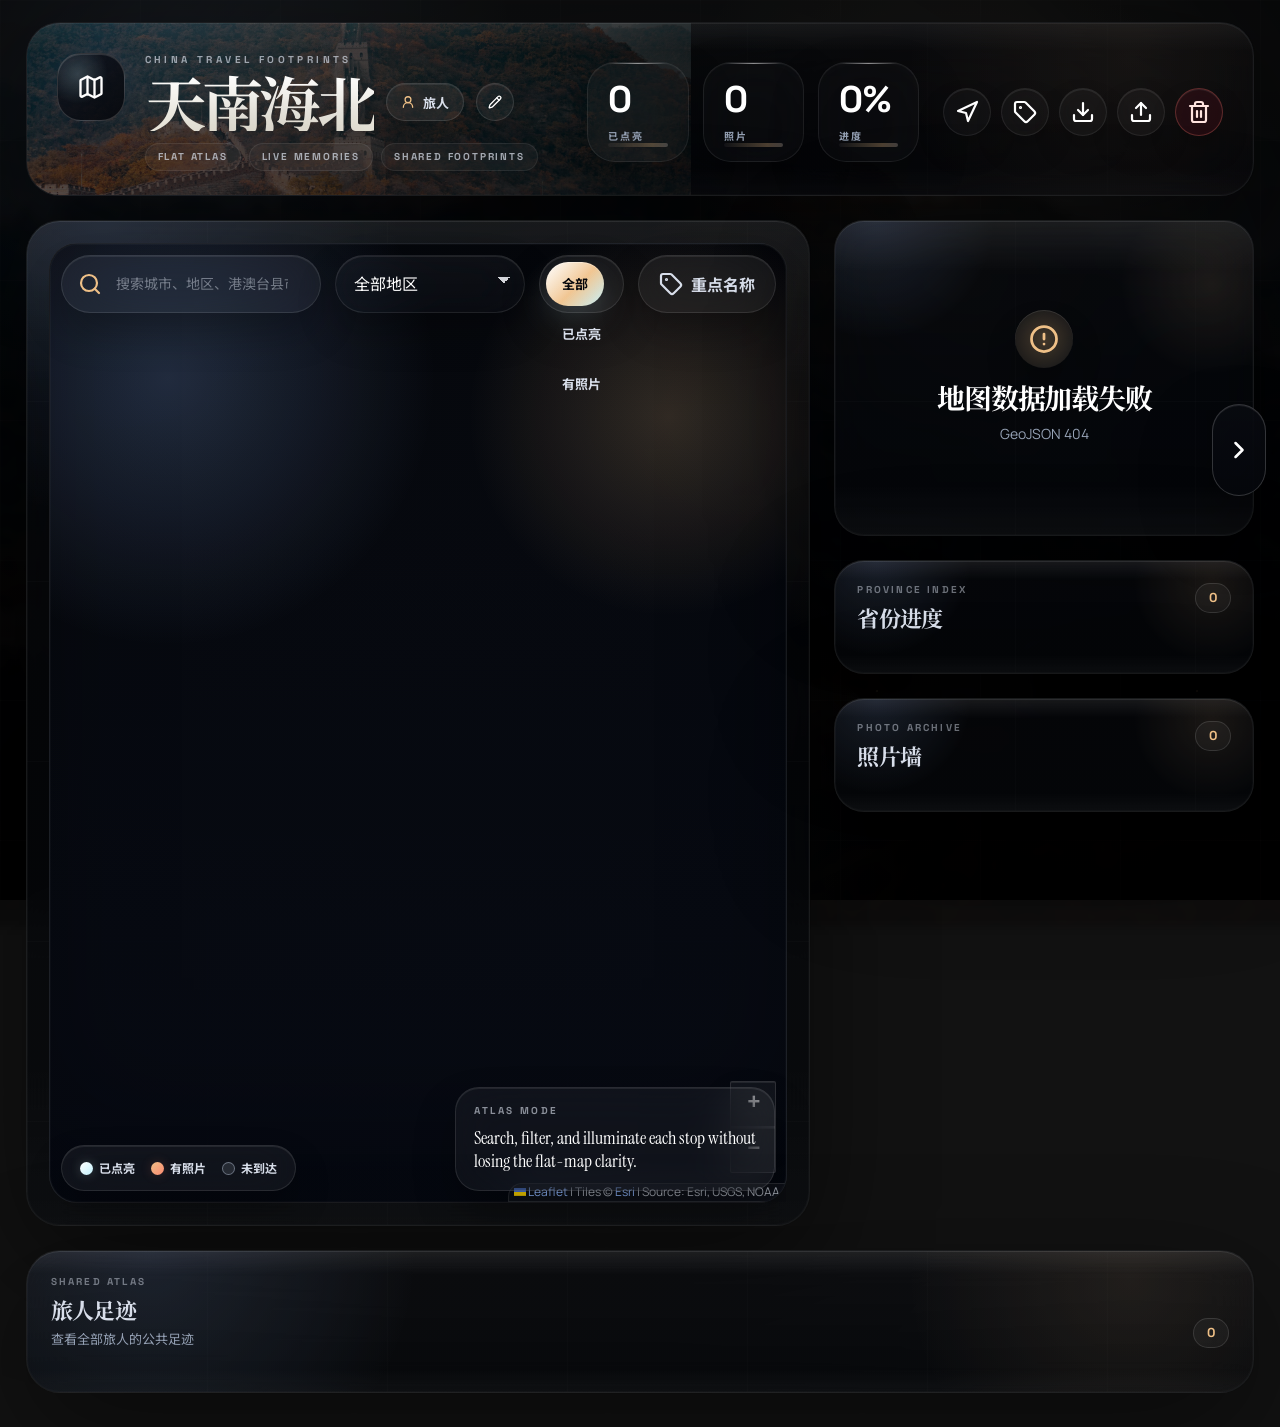
==== commit 88fbcb61: "Add files via upload" ====
--- a/index.html
+++ b/index.html
@@ -8,17 +8,17 @@
     <link rel="preconnect" href="https://fonts.gstatic.com" crossorigin />
     <link
       rel="stylesheet"
-      href="https://fonts.googleapis.com/css2?family=Manrope:wght@400;500;600;700;800&family=Noto+Sans+SC:wght@400;500;700;800&family=Space+Grotesk:wght@500;700&display=swap"
+      href="https://fonts.googleapis.com/css2?family=Instrument+Serif:ital@0;1&family=Manrope:wght@400;500;600;700;800&family=Noto+Sans+SC:wght@400;500;700;800&family=Noto+Serif+SC:wght@500;700;800&family=Space+Grotesk:wght@500;700&display=swap"
     />
     <link rel="stylesheet" href="./vendor/leaflet.css" />
-    <link rel="stylesheet" href="./styles.css?v=28" />
+    <link rel="stylesheet" href="./styles.css?v=29" />
   </head>
   <body>
     <div class="app-shell">
       <header class="topbar">
         <div class="brand">
           <span class="brand-mark"><i data-lucide="map"></i></span>
-          <div>
+          <div class="brand-copy">
             <p>China Travel Footprints</p>
             <div class="brand-title-row">
               <h1>天南海北</h1>
@@ -29,6 +29,11 @@
               <button class="name-edit-btn" id="editNameBtn" type="button" title="修改名称">
                 <i data-lucide="pencil"></i>
               </button>
+            </div>
+            <div class="brand-subline" aria-hidden="true">
+              <span>flat atlas</span>
+              <span>live memories</span>
+              <span>shared footprints</span>
             </div>
           </div>
         </div>
@@ -87,6 +92,10 @@
               <i data-lucide="tag"></i>
               重点名称
             </button>
+          </div>
+          <div class="map-stage-note" aria-hidden="true">
+            <span>ATLAS MODE</span>
+            <p>Search, filter, and illuminate each stop without losing the flat-map clarity.</p>
           </div>
           <div class="legend">
             <span><b class="swatch lit"></b>已点亮</span>
--- a/styles.css
+++ b/styles.css
@@ -1,32 +1,35 @@
 :root {
   color-scheme: dark;
-  --bg-0: #030713;
-  --bg-1: #07101e;
-  --bg-2: #0d1a31;
-  --surface: rgba(8, 16, 31, 0.78);
-  --surface-strong: rgba(5, 11, 24, 0.9);
-  --surface-soft: rgba(10, 20, 39, 0.62);
-  --surface-elevated: rgba(12, 26, 49, 0.82);
-  --panel: linear-gradient(180deg, rgba(10, 18, 34, 0.94), rgba(5, 11, 24, 0.88));
-  --panel-alt: linear-gradient(180deg, rgba(13, 24, 46, 0.88), rgba(6, 12, 24, 0.82));
-  --text: #ecf6ff;
+  --bg-0: #010102;
+  --bg-1: #06080d;
+  --bg-2: #0c121a;
+  --surface: rgba(10, 12, 18, 0.62);
+  --surface-strong: rgba(5, 6, 10, 0.88);
+  --surface-soft: rgba(255, 255, 255, 0.028);
+  --surface-elevated: rgba(15, 18, 27, 0.78);
+  --panel: linear-gradient(180deg, rgba(11, 13, 19, 0.72), rgba(4, 5, 9, 0.9));
+  --panel-alt: linear-gradient(180deg, rgba(12, 15, 23, 0.74), rgba(5, 7, 12, 0.92));
+  --text: #eef1f6;
   --text-strong: #ffffff;
-  --muted: #8fa5c2;
-  --muted-strong: #c3d2e6;
-  --accent: #7cf7d5;
-  --accent-2: #72baff;
-  --accent-warm: #ffd66f;
-  --accent-alert: #ff7c70;
-  --stroke: rgba(123, 182, 255, 0.16);
-  --stroke-strong: rgba(112, 229, 255, 0.34);
+  --muted: #95a1b4;
+  --muted-strong: #d8deea;
+  --accent: #c5f3ff;
+  --accent-2: #90b8ff;
+  --accent-warm: #efc087;
+  --accent-alert: #ff8d73;
+  --stroke: rgba(255, 255, 255, 0.08);
+  --stroke-strong: rgba(255, 255, 255, 0.18);
+  --glass-line: rgba(255, 255, 255, 0.14);
   --shadow:
-    0 28px 80px rgba(0, 0, 0, 0.42),
-    inset 0 1px 0 rgba(255, 255, 255, 0.04),
+    0 36px 120px rgba(0, 0, 0, 0.48),
+    inset 0 1px 0 rgba(255, 255, 255, 0.06),
     inset 0 0 0 1px rgba(255, 255, 255, 0.02);
-  --shadow-soft: 0 18px 42px rgba(0, 0, 0, 0.24);
-  --radius-xl: 30px;
-  --radius-lg: 24px;
-  --radius-md: 18px;
+  --shadow-soft:
+    0 22px 48px rgba(0, 0, 0, 0.3),
+    inset 0 1px 0 rgba(255, 255, 255, 0.03);
+  --radius-xl: 34px;
+  --radius-lg: 28px;
+  --radius-md: 22px;
   --radius-sm: 14px;
   --radius-xs: 10px;
 }
@@ -49,7 +52,7 @@
 *::-webkit-scrollbar-thumb {
   border: 2px solid transparent;
   border-radius: 999px;
-  background: linear-gradient(180deg, rgba(124, 247, 213, 0.5), rgba(114, 186, 255, 0.38));
+  background: linear-gradient(180deg, rgba(239, 192, 135, 0.44), rgba(144, 184, 255, 0.4));
   background-clip: padding-box;
 }
 
@@ -70,11 +73,12 @@
     sans-serif;
   color: var(--text);
   background:
-    radial-gradient(circle at 15% 12%, rgba(114, 186, 255, 0.18), transparent 30%),
-    radial-gradient(circle at 78% 18%, rgba(124, 247, 213, 0.14), transparent 26%),
-    radial-gradient(circle at 52% 100%, rgba(255, 214, 111, 0.08), transparent 28%),
-    linear-gradient(160deg, var(--bg-0) 0%, var(--bg-1) 48%, #050b17 100%);
+    radial-gradient(circle at 12% 8%, rgba(144, 184, 255, 0.12), transparent 26%),
+    radial-gradient(circle at 75% 18%, rgba(239, 192, 135, 0.08), transparent 24%),
+    radial-gradient(circle at 50% 100%, rgba(197, 243, 255, 0.06), transparent 28%),
+    linear-gradient(180deg, #020203 0%, #04060a 34%, #010102 100%);
   position: relative;
+  background-attachment: fixed;
 }
 
 body::before,
@@ -87,24 +91,30 @@
 
 body::before {
   background:
-    linear-gradient(180deg, rgba(3, 7, 19, 0.28), rgba(3, 7, 19, 0.68)),
+    radial-gradient(circle at 46% 38%, rgba(255, 190, 124, 0.2), transparent 18%),
+    linear-gradient(180deg, rgba(2, 3, 5, 0.3), rgba(2, 3, 5, 0.84)),
     url("./assets/china-travel-hero.jpg") center / cover no-repeat;
-  opacity: 0.22;
-  filter: saturate(0.85) contrast(1.18) brightness(0.6) blur(6px);
-  transform: scale(1.04);
+  opacity: 0.24;
+  filter: saturate(0.82) contrast(1.08) brightness(0.44) blur(4px);
+  transform: scale(1.06);
+  animation: ambient-pan 26s ease-in-out infinite alternate;
 }
 
 body::after {
   background:
-    linear-gradient(rgba(255, 255, 255, 0.028) 1px, transparent 1px),
-    linear-gradient(90deg, rgba(255, 255, 255, 0.026) 1px, transparent 1px),
-    linear-gradient(180deg, rgba(114, 186, 255, 0.03), transparent 30%, transparent 70%, rgba(124, 247, 213, 0.04));
+    radial-gradient(circle at 20% 22%, rgba(255, 255, 255, 0.08) 0 1px, transparent 1.2px),
+    radial-gradient(circle at 74% 16%, rgba(255, 192, 134, 0.1) 0 1px, transparent 1.4px),
+    linear-gradient(rgba(255, 255, 255, 0.02) 1px, transparent 1px),
+    linear-gradient(90deg, rgba(255, 255, 255, 0.018) 1px, transparent 1px),
+    radial-gradient(circle at center, transparent 0%, rgba(0, 0, 0, 0.44) 72%, rgba(0, 0, 0, 0.82) 100%);
   background-size:
-    160px 160px,
-    160px 160px,
+    280px 280px,
+    320px 320px,
+    140px 140px,
+    140px 140px,
     100% 100%;
-  opacity: 0.46;
-  mask-image: radial-gradient(circle at center, rgba(0, 0, 0, 0.88), transparent 92%);
+  opacity: 0.56;
+  animation: stardust-drift 36s linear infinite;
 }
 
 body.feature-mode {
@@ -112,7 +122,7 @@
 }
 
 ::selection {
-  background: rgba(124, 247, 213, 0.28);
+  background: rgba(197, 243, 255, 0.24);
   color: var(--text-strong);
 }
 
@@ -149,10 +159,10 @@
 select:focus-visible,
 textarea:focus-visible {
   outline: none;
-  border-color: rgba(124, 247, 213, 0.7);
-  box-shadow:
-    0 0 0 3px rgba(124, 247, 213, 0.16),
-    0 10px 26px rgba(0, 0, 0, 0.22);
+  border-color: rgba(197, 243, 255, 0.82);
+  box-shadow:
+    0 0 0 3px rgba(197, 243, 255, 0.12),
+    0 18px 36px rgba(0, 0, 0, 0.28);
 }
 
 .app-shell {
@@ -164,7 +174,82 @@
   padding: 22px clamp(14px, 2vw, 28px) 34px;
   display: flex;
   flex-direction: column;
-  gap: 20px;
+  gap: 24px;
+}
+
+@keyframes ambient-pan {
+  0% {
+    transform: scale(1.06) translate3d(0, 0, 0);
+  }
+
+  100% {
+    transform: scale(1.12) translate3d(-1.8%, -1.2%, 0);
+  }
+}
+
+@keyframes stardust-drift {
+  0% {
+    background-position:
+      0 0,
+      0 0,
+      0 0,
+      0 0,
+      0 0;
+  }
+
+  100% {
+    background-position:
+      90px -120px,
+      -120px 90px,
+      140px 140px,
+      -140px 120px,
+      0 0;
+  }
+}
+
+@keyframes rise-in {
+  from {
+    opacity: 0;
+    transform: translateY(18px);
+  }
+
+  to {
+    opacity: 1;
+    transform: translateY(0);
+  }
+}
+
+@keyframes glass-float {
+  0%,
+  100% {
+    transform: translateY(0);
+  }
+
+  50% {
+    transform: translateY(-4px);
+  }
+}
+
+@keyframes shimmer-track {
+  0% {
+    background-position: 0 0;
+  }
+
+  100% {
+    background-position: 220% 0;
+  }
+}
+
+@keyframes map-aurora {
+  0% {
+    opacity: 0.48;
+    transform: scale(1) translate3d(0, 0, 0);
+  }
+
+  100% {
+    opacity: 0.72;
+    transform: scale(1.04) translate3d(-1.2%, -1%, 0);
+  }
 }
 
 .page-nav[hidden],
@@ -182,7 +267,9 @@
   isolation: isolate;
   overflow: hidden;
   border: 1px solid var(--stroke);
+  background: var(--panel);
   box-shadow: var(--shadow);
+  backdrop-filter: blur(24px) saturate(136%);
 }
 
 .topbar::before,
@@ -196,18 +283,18 @@
   inset: 0;
   pointer-events: none;
   background:
-    radial-gradient(circle at 12% 0%, rgba(114, 186, 255, 0.18), transparent 24%),
-    radial-gradient(circle at 82% 16%, rgba(124, 247, 213, 0.16), transparent 22%),
-    linear-gradient(180deg, rgba(255, 255, 255, 0.04), transparent 18%, transparent 82%, rgba(255, 255, 255, 0.02)),
-    linear-gradient(rgba(255, 255, 255, 0.02) 1px, transparent 1px),
-    linear-gradient(90deg, rgba(255, 255, 255, 0.018) 1px, transparent 1px);
+    radial-gradient(circle at 10% 0%, rgba(144, 184, 255, 0.18), transparent 24%),
+    radial-gradient(circle at 90% 20%, rgba(239, 192, 135, 0.12), transparent 20%),
+    linear-gradient(180deg, rgba(255, 255, 255, 0.1), transparent 16%, transparent 84%, rgba(255, 255, 255, 0.04)),
+    linear-gradient(rgba(255, 255, 255, 0.018) 1px, transparent 1px),
+    linear-gradient(90deg, rgba(255, 255, 255, 0.014) 1px, transparent 1px);
   background-size:
     auto,
     auto,
     auto,
-    140px 140px,
-    140px 140px;
-  opacity: 0.62;
+    180px 180px,
+    180px 180px;
+  opacity: 0.72;
   mix-blend-mode: screen;
 }
 
@@ -225,27 +312,27 @@
   position: fixed;
   top: 50%;
   z-index: 2000;
-  width: 50px;
-  height: 84px;
+  width: 54px;
+  height: 92px;
   display: grid;
   place-items: center;
   color: var(--text-strong);
   border: 1px solid var(--stroke-strong);
-  border-radius: 24px;
-  background: linear-gradient(180deg, rgba(9, 21, 40, 0.92), rgba(5, 11, 24, 0.88));
-  box-shadow:
-    0 24px 60px rgba(0, 0, 0, 0.38),
-    inset 0 1px 0 rgba(255, 255, 255, 0.06);
-  backdrop-filter: blur(18px);
+  border-radius: 28px;
+  background: linear-gradient(180deg, rgba(10, 12, 18, 0.78), rgba(5, 7, 12, 0.9));
+  box-shadow:
+    0 30px 70px rgba(0, 0, 0, 0.4),
+    inset 0 1px 0 rgba(255, 255, 255, 0.08);
+  backdrop-filter: blur(22px);
   transform: translateY(-50%);
 }
 
 .page-nav:hover {
   transform: translateY(-50%) translateX(0) scale(1.03);
-  border-color: rgba(124, 247, 213, 0.54);
-  box-shadow:
-    0 28px 70px rgba(0, 0, 0, 0.44),
-    0 0 24px rgba(124, 247, 213, 0.14);
+  border-color: rgba(197, 243, 255, 0.46);
+  box-shadow:
+    0 32px 74px rgba(0, 0, 0, 0.46),
+    0 0 24px rgba(197, 243, 255, 0.12);
 }
 
 .page-nav svg {
@@ -263,39 +350,59 @@
 }
 
 .topbar {
-  min-height: 126px;
-  padding: 22px 24px;
-  display: grid;
-  grid-template-columns: minmax(280px, 1.3fr) minmax(280px, 0.9fr) auto;
-  gap: 18px;
+  min-height: 168px;
+  padding: 30px 30px 24px;
+  display: grid;
+  grid-template-columns: minmax(320px, 1.45fr) minmax(310px, 0.95fr) auto;
+  gap: 24px;
   align-items: center;
   border-radius: var(--radius-xl);
-  background: linear-gradient(180deg, rgba(9, 18, 34, 0.94), rgba(5, 11, 24, 0.9));
+  background: linear-gradient(180deg, rgba(9, 11, 16, 0.4), rgba(5, 6, 10, 0.78));
+  animation: rise-in 760ms cubic-bezier(0.2, 0.8, 0.2, 1) both;
+}
+
+.topbar::after {
+  content: "";
+  position: absolute;
+  inset: 0;
+  pointer-events: none;
+  background:
+    linear-gradient(90deg, rgba(4, 5, 7, 0.18) 0%, rgba(4, 5, 7, 0.36) 38%, rgba(4, 5, 7, 0.82) 72%),
+    radial-gradient(circle at 22% 40%, rgba(239, 192, 135, 0.22), transparent 20%),
+    radial-gradient(circle at 34% 48%, rgba(255, 255, 255, 0.06), transparent 18%),
+    url("./assets/china-travel-hero.jpg") left center / 54% auto no-repeat;
+  opacity: 0.38;
+  transform: scale(1.04);
+  animation: ambient-pan 28s ease-in-out infinite alternate;
 }
 
 .brand {
   display: flex;
-  align-items: center;
-  gap: 16px;
+  align-items: flex-start;
+  gap: 20px;
   min-width: 0;
 }
 
+.brand-copy {
+  min-width: 0;
+}
+
 .brand-mark {
-  width: 62px;
-  height: 62px;
+  width: 68px;
+  height: 68px;
   flex: 0 0 auto;
   display: grid;
   place-items: center;
-  border: 1px solid rgba(124, 247, 213, 0.24);
-  border-radius: 22px;
+  border: 1px solid rgba(255, 255, 255, 0.16);
+  border-radius: 24px;
   color: var(--text-strong);
   background:
-    radial-gradient(circle at 30% 30%, rgba(124, 247, 213, 0.3), transparent 46%),
-    linear-gradient(135deg, rgba(14, 35, 61, 0.95), rgba(8, 18, 36, 0.96));
-  box-shadow:
-    inset 0 1px 0 rgba(255, 255, 255, 0.1),
-    0 16px 30px rgba(0, 0, 0, 0.28),
-    0 0 28px rgba(114, 186, 255, 0.16);
+    radial-gradient(circle at 30% 30%, rgba(197, 243, 255, 0.2), transparent 46%),
+    linear-gradient(135deg, rgba(18, 21, 31, 0.82), rgba(6, 8, 13, 0.92));
+  box-shadow:
+    inset 0 1px 0 rgba(255, 255, 255, 0.12),
+    0 18px 34px rgba(0, 0, 0, 0.28),
+    0 0 36px rgba(144, 184, 255, 0.12);
 }
 
 .brand-mark svg {
@@ -311,49 +418,77 @@
 
 .brand p {
   font-family: "Space Grotesk", "Manrope", sans-serif;
-  font-size: 11px;
-  font-weight: 700;
-  letter-spacing: 0.26em;
+  font-size: 10px;
+  font-weight: 700;
+  letter-spacing: 0.34em;
   text-transform: uppercase;
-  color: rgba(195, 210, 230, 0.74);
+  color: rgba(216, 222, 234, 0.68);
 }
 
 .brand h1 {
   font-family:
-    "Space Grotesk",
-    "Noto Sans SC",
-    "PingFang SC",
-    sans-serif;
-  font-size: clamp(2.35rem, 4vw, 4.15rem);
-  line-height: 0.95;
+    "Noto Serif SC",
+    "Instrument Serif",
+    "Songti SC",
+    serif;
+  font-size: clamp(2.85rem, 4.8vw, 4.9rem);
+  line-height: 0.92;
   letter-spacing: -0.06em;
-  background: linear-gradient(135deg, #ffffff 0%, #d8ecff 42%, #7cf7d5 100%);
+  font-weight: 700;
+  background: linear-gradient(180deg, #ffffff 0%, #f0ecdf 100%);
   -webkit-background-clip: text;
   color: transparent;
-  text-shadow: 0 18px 35px rgba(0, 0, 0, 0.2);
+  text-shadow: 0 20px 40px rgba(0, 0, 0, 0.24);
 }
 
 .brand-title-row {
-  margin-top: 6px;
+  margin-top: 8px;
   display: flex;
   align-items: center;
-  gap: 10px;
+  gap: 12px;
   flex-wrap: wrap;
 }
 
-.current-user-chip {
-  min-height: 34px;
-  max-width: 240px;
+.brand-subline {
+  margin-top: 12px;
+  display: flex;
+  align-items: center;
+  gap: 8px;
+  flex-wrap: wrap;
+}
+
+.brand-subline span {
+  min-height: 28px;
   padding: 0 12px;
   display: inline-flex;
   align-items: center;
+  border: 1px solid rgba(255, 255, 255, 0.08);
+  border-radius: 999px;
+  background: rgba(255, 255, 255, 0.03);
+  color: rgba(216, 222, 234, 0.74);
+  font-family: "Space Grotesk", "Manrope", sans-serif;
+  font-size: 10px;
+  font-weight: 700;
+  letter-spacing: 0.18em;
+  text-transform: uppercase;
+  backdrop-filter: blur(16px);
+}
+
+.current-user-chip {
+  min-height: 38px;
+  max-width: 250px;
+  padding: 0 14px;
+  display: inline-flex;
+  align-items: center;
   gap: 8px;
-  border: 1px solid rgba(114, 186, 255, 0.18);
+  border: 1px solid rgba(255, 255, 255, 0.12);
   border-radius: 999px;
-  background: rgba(8, 20, 39, 0.74);
+  background: rgba(255, 255, 255, 0.04);
   color: var(--muted-strong);
-  backdrop-filter: blur(18px);
-  box-shadow: inset 0 1px 0 rgba(255, 255, 255, 0.04);
+  backdrop-filter: blur(22px);
+  box-shadow:
+    inset 0 1px 0 rgba(255, 255, 255, 0.08),
+    0 12px 24px rgba(0, 0, 0, 0.16);
   font-size: 13px;
   font-weight: 700;
 }
@@ -368,32 +503,32 @@
 .current-user-chip svg {
   width: 14px;
   height: 14px;
-  color: var(--accent);
+  color: var(--accent-warm);
   flex: 0 0 auto;
 }
 
 .name-edit-btn {
-  width: 34px;
-  height: 34px;
+  width: 38px;
+  height: 38px;
   padding: 0;
   display: inline-grid;
   place-items: center;
-  border: 1px solid rgba(124, 247, 213, 0.24);
-  border-radius: 12px;
+  border: 1px solid rgba(255, 255, 255, 0.12);
+  border-radius: 999px;
   color: var(--text-strong);
-  background: linear-gradient(135deg, rgba(12, 29, 53, 0.96), rgba(8, 19, 34, 0.92));
-  box-shadow:
-    inset 0 1px 0 rgba(255, 255, 255, 0.06),
-    0 10px 24px rgba(0, 0, 0, 0.22);
+  background: rgba(255, 255, 255, 0.04);
+  box-shadow:
+    inset 0 1px 0 rgba(255, 255, 255, 0.08),
+    0 12px 24px rgba(0, 0, 0, 0.18);
 }
 
 .name-edit-btn:hover {
   transform: translateY(-2px);
-  border-color: rgba(124, 247, 213, 0.46);
-  box-shadow:
-    inset 0 1px 0 rgba(255, 255, 255, 0.08),
-    0 14px 28px rgba(0, 0, 0, 0.28),
-    0 0 18px rgba(124, 247, 213, 0.16);
+  border-color: rgba(255, 255, 255, 0.22);
+  box-shadow:
+    inset 0 1px 0 rgba(255, 255, 255, 0.1),
+    0 16px 28px rgba(0, 0, 0, 0.24),
+    0 0 22px rgba(197, 243, 255, 0.1);
 }
 
 .name-edit-btn svg {
@@ -405,60 +540,64 @@
   min-width: 0;
   display: grid;
   grid-template-columns: repeat(3, minmax(0, 1fr));
-  gap: 12px;
+  gap: 14px;
 }
 
 .top-stats div {
-  min-height: 88px;
-  padding: 16px 18px 14px;
+  min-height: 100px;
+  padding: 18px 20px 16px;
   display: grid;
   align-content: start;
   border: 1px solid var(--stroke);
-  border-radius: 20px;
-  background: linear-gradient(180deg, rgba(13, 27, 47, 0.88), rgba(7, 14, 27, 0.82));
+  border-radius: 28px;
+  background: rgba(255, 255, 255, 0.025);
   box-shadow: var(--shadow-soft);
   position: relative;
   overflow: hidden;
+  backdrop-filter: blur(22px);
 }
 
 .top-stats div::before {
-  content: "";
-  position: absolute;
-  left: 16px;
-  right: 16px;
-  top: 0;
-  height: 1px;
-  background: linear-gradient(90deg, transparent, rgba(124, 247, 213, 0.9), transparent);
-  opacity: 0.9;
-}
-
-.top-stats div::after {
   content: "";
   position: absolute;
   left: 18px;
   right: 18px;
+  top: 0;
+  height: 1px;
+  background: linear-gradient(90deg, transparent, rgba(255, 255, 255, 0.72), transparent);
+  opacity: 0.72;
+}
+
+.top-stats div::after {
+  content: "";
+  position: absolute;
+  left: 20px;
+  right: 20px;
   bottom: 14px;
   height: 4px;
   border-radius: 999px;
-  background: linear-gradient(90deg, rgba(124, 247, 213, 0.8), rgba(114, 186, 255, 0.18));
-  opacity: 0.4;
+  background:
+    linear-gradient(90deg, rgba(255, 255, 255, 0.1), rgba(239, 192, 135, 0.76), rgba(144, 184, 255, 0.76), rgba(255, 255, 255, 0.1));
+  background-size: 220% 100%;
+  opacity: 0.38;
+  animation: shimmer-track 7s linear infinite;
 }
 
 .top-stats span {
   display: block;
   font-family: "Space Grotesk", "Manrope", sans-serif;
-  font-size: clamp(2rem, 2.8vw, 2.5rem);
+  font-size: clamp(2.2rem, 2.9vw, 2.7rem);
   font-weight: 700;
   line-height: 1;
   color: var(--text-strong);
 }
 
 .top-stats small {
-  margin-top: 8px;
+  margin-top: 10px;
   color: var(--muted);
   font-size: 10px;
   font-weight: 700;
-  letter-spacing: 0.16em;
+  letter-spacing: 0.18em;
   text-transform: uppercase;
 }
 
@@ -476,8 +615,8 @@
 .primary-btn,
 .ghost-btn,
 .danger-btn {
-  min-height: 44px;
-  border-radius: 14px;
+  min-height: 48px;
+  border-radius: 999px;
   display: inline-flex;
   align-items: center;
   justify-content: center;
@@ -489,13 +628,13 @@
 }
 
 .icon-btn {
-  width: 46px;
+  width: 48px;
   padding: 0;
   color: var(--text-strong);
-  background: rgba(8, 18, 34, 0.76);
-  box-shadow:
-    inset 0 1px 0 rgba(255, 255, 255, 0.06),
-    0 14px 26px rgba(0, 0, 0, 0.2);
+  background: rgba(255, 255, 255, 0.03);
+  box-shadow:
+    inset 0 1px 0 rgba(255, 255, 255, 0.08),
+    0 16px 28px rgba(0, 0, 0, 0.2);
 }
 
 .icon-btn:hover,
@@ -508,17 +647,17 @@
 }
 
 .icon-btn:hover {
-  border-color: rgba(124, 247, 213, 0.48);
-  box-shadow:
-    inset 0 1px 0 rgba(255, 255, 255, 0.08),
-    0 16px 30px rgba(0, 0, 0, 0.24),
-    0 0 18px rgba(124, 247, 213, 0.12);
+  border-color: rgba(255, 255, 255, 0.22);
+  box-shadow:
+    inset 0 1px 0 rgba(255, 255, 255, 0.12),
+    0 18px 34px rgba(0, 0, 0, 0.24),
+    0 0 24px rgba(197, 243, 255, 0.08);
 }
 
 .danger-icon {
   border-color: rgba(255, 124, 112, 0.28);
   color: #ffe3de;
-  background: rgba(40, 11, 18, 0.78);
+  background: rgba(54, 14, 22, 0.52);
 }
 
 .danger-icon:hover {
@@ -532,34 +671,34 @@
 .primary-btn,
 .danger-btn,
 .ghost-btn {
-  padding: 0 16px;
+  padding: 0 18px;
 }
 
 .primary-btn {
-  color: #03121d;
-  border-color: rgba(124, 247, 213, 0.28);
+  color: #05070c;
+  border-color: rgba(255, 255, 255, 0.14);
   background:
-    linear-gradient(135deg, rgba(255, 255, 255, 0.12), transparent),
-    linear-gradient(135deg, var(--accent) 0%, #94dcff 100%);
-  box-shadow:
-    0 16px 30px rgba(8, 18, 34, 0.24),
-    0 0 22px rgba(124, 247, 213, 0.18);
+    linear-gradient(135deg, rgba(255, 255, 255, 0.2), transparent),
+    linear-gradient(135deg, #ffffff 0%, #efc087 55%, #c5f3ff 100%);
+  box-shadow:
+    0 20px 34px rgba(8, 18, 34, 0.26),
+    0 0 26px rgba(197, 243, 255, 0.16);
 }
 
 .ghost-btn {
   color: var(--muted-strong);
-  background: rgba(8, 18, 34, 0.72);
-  box-shadow:
-    inset 0 1px 0 rgba(255, 255, 255, 0.04),
-    0 12px 24px rgba(0, 0, 0, 0.18);
+  background: rgba(255, 255, 255, 0.03);
+  box-shadow:
+    inset 0 1px 0 rgba(255, 255, 255, 0.06),
+    0 14px 26px rgba(0, 0, 0, 0.18);
 }
 
 .ghost-btn:hover {
-  border-color: rgba(114, 186, 255, 0.42);
+  border-color: rgba(255, 255, 255, 0.2);
   color: var(--text-strong);
   box-shadow:
-    inset 0 1px 0 rgba(255, 255, 255, 0.06),
-    0 14px 28px rgba(0, 0, 0, 0.24);
+    inset 0 1px 0 rgba(255, 255, 255, 0.08),
+    0 16px 30px rgba(0, 0, 0, 0.24);
 }
 
 .danger-btn {
@@ -572,22 +711,23 @@
   min-height: calc(100vh - 218px);
   display: grid;
   grid-template-columns: minmax(0, 1.42fr) minmax(360px, 420px);
-  gap: 20px;
+  gap: 24px;
   align-items: start;
 }
 
 .map-stage {
   min-height: 0;
-  padding: 18px;
+  padding: 22px;
   border-radius: var(--radius-xl);
-  background: linear-gradient(180deg, rgba(9, 18, 34, 0.94), rgba(4, 10, 22, 0.92));
+  background: linear-gradient(180deg, rgba(8, 10, 14, 0.46), rgba(5, 7, 10, 0.82));
+  animation: rise-in 900ms cubic-bezier(0.2, 0.8, 0.2, 1) both;
 }
 
 .map-stage::after {
   content: "";
   position: absolute;
-  inset: 18px;
-  border: 1px solid rgba(124, 247, 213, 0.1);
+  inset: 22px;
+  border: 1px solid rgba(255, 255, 255, 0.08);
   border-radius: var(--radius-lg);
   pointer-events: none;
 }
@@ -597,12 +737,12 @@
   min-height: 960px;
   height: 100%;
   overflow: hidden;
-  border: 1px solid rgba(123, 182, 255, 0.16);
+  border: 1px solid rgba(255, 255, 255, 0.08);
   border-radius: var(--radius-lg);
-  background: linear-gradient(180deg, rgba(4, 9, 19, 0.96), rgba(6, 14, 28, 0.9));
+  background: linear-gradient(180deg, rgba(6, 8, 12, 0.96), rgba(10, 14, 22, 0.88));
   box-shadow:
     inset 0 0 0 1px rgba(255, 255, 255, 0.03),
-    inset 0 -60px 80px rgba(0, 0, 0, 0.22);
+    inset 0 -80px 120px rgba(0, 0, 0, 0.34);
 }
 
 #map::before,
@@ -616,30 +756,32 @@
 #map::before {
   z-index: 390;
   background:
-    radial-gradient(circle at 16% 14%, rgba(114, 186, 255, 0.18), transparent 26%),
-    radial-gradient(circle at 84% 18%, rgba(124, 247, 213, 0.14), transparent 24%),
-    linear-gradient(180deg, rgba(4, 7, 18, 0.1), rgba(4, 7, 18, 0.34));
+    radial-gradient(circle at 16% 14%, rgba(144, 184, 255, 0.2), transparent 26%),
+    radial-gradient(circle at 84% 18%, rgba(239, 192, 135, 0.18), transparent 20%),
+    linear-gradient(180deg, rgba(4, 7, 18, 0.08), rgba(4, 7, 18, 0.4));
+  animation: map-aurora 18s ease-in-out infinite alternate;
 }
 
 #map::after {
   z-index: 391;
   background:
-    linear-gradient(rgba(255, 255, 255, 0.036) 1px, transparent 1px),
-    linear-gradient(90deg, rgba(255, 255, 255, 0.032) 1px, transparent 1px);
+    linear-gradient(rgba(255, 255, 255, 0.028) 1px, transparent 1px),
+    linear-gradient(90deg, rgba(255, 255, 255, 0.022) 1px, transparent 1px);
   background-size: 150px 150px;
-  opacity: 0.18;
+  opacity: 0.14;
   mask-image: linear-gradient(180deg, transparent, rgba(0, 0, 0, 0.84) 16%, rgba(0, 0, 0, 0.86) 84%, transparent);
+  animation: stardust-drift 34s linear infinite;
 }
 
 .map-overlay {
   position: absolute;
   z-index: 700;
-  top: 28px;
-  left: 28px;
-  right: 28px;
+  top: 34px;
+  left: 34px;
+  right: 34px;
   display: grid;
   grid-template-columns: minmax(260px, 1.1fr) minmax(190px, 230px) auto auto;
-  gap: 12px;
+  gap: 14px;
   pointer-events: none;
 }
 
@@ -651,14 +793,14 @@
 .map-overlay select,
 .segmented,
 .label-toggle {
-  height: 54px;
-  border: 1px solid rgba(123, 182, 255, 0.16);
-  border-radius: 18px;
-  background: rgba(7, 18, 35, 0.72);
-  box-shadow:
-    inset 0 1px 0 rgba(255, 255, 255, 0.04),
-    0 14px 34px rgba(0, 0, 0, 0.24);
-  backdrop-filter: blur(24px);
+  height: 58px;
+  border: 1px solid rgba(255, 255, 255, 0.1);
+  border-radius: 999px;
+  background: rgba(255, 255, 255, 0.05);
+  box-shadow:
+    inset 0 1px 0 rgba(255, 255, 255, 0.08),
+    0 18px 40px rgba(0, 0, 0, 0.24);
+  backdrop-filter: blur(28px) saturate(132%);
 }
 
 .search-box {
@@ -669,7 +811,7 @@
 }
 
 .search-box svg {
-  color: var(--accent);
+  color: var(--accent-warm);
   flex: 0 0 auto;
 }
 
@@ -683,18 +825,18 @@
 }
 
 .search-box input::placeholder {
-  color: rgba(143, 165, 194, 0.72);
+  color: rgba(216, 222, 234, 0.46);
 }
 
 .map-overlay select {
-  padding: 0 42px 0 16px;
+  padding: 0 44px 0 18px;
   appearance: none;
   color: var(--text-strong);
-  border: 1px solid rgba(123, 182, 255, 0.16);
+  border: 1px solid rgba(255, 255, 255, 0.1);
   background:
-    linear-gradient(45deg, transparent 50%, rgba(236, 246, 255, 0.86) 50%),
-    linear-gradient(135deg, rgba(236, 246, 255, 0.86) 50%, transparent 50%),
-    linear-gradient(180deg, rgba(7, 18, 35, 0.88), rgba(7, 18, 35, 0.72));
+    linear-gradient(45deg, transparent 50%, rgba(240, 241, 246, 0.88) 50%),
+    linear-gradient(135deg, rgba(240, 241, 246, 0.88) 50%, transparent 50%),
+    linear-gradient(180deg, rgba(255, 255, 255, 0.04), rgba(255, 255, 255, 0.02));
   background-position:
     calc(100% - 20px) calc(50% - 4px),
     calc(100% - 14px) calc(50% - 4px),
@@ -715,10 +857,10 @@
 }
 
 .segmented button {
-  height: 42px;
+  height: 44px;
   padding: 0 16px;
   border: 0;
-  border-radius: 14px;
+  border-radius: 999px;
   color: var(--muted-strong);
   background: transparent;
   font-size: 13px;
@@ -727,18 +869,18 @@
 }
 
 .segmented button.active {
-  color: #03131f;
+  color: #05070c;
   background:
-    linear-gradient(135deg, rgba(255, 255, 255, 0.16), transparent),
-    linear-gradient(135deg, var(--accent), #98dbff);
-  box-shadow:
-    0 12px 26px rgba(124, 247, 213, 0.16),
-    inset 0 1px 0 rgba(255, 255, 255, 0.3);
+    linear-gradient(135deg, rgba(255, 255, 255, 0.22), transparent),
+    linear-gradient(135deg, #ffffff 0%, #efc087 54%, #c5f3ff 100%);
+  box-shadow:
+    0 14px 28px rgba(197, 243, 255, 0.14),
+    inset 0 1px 0 rgba(255, 255, 255, 0.34);
 }
 
 .label-toggle {
   min-width: 138px;
-  padding: 0 16px;
+  padding: 0 18px;
   display: inline-flex;
   align-items: center;
   justify-content: center;
@@ -749,34 +891,69 @@
 }
 
 .label-toggle.active {
-  color: #03131f;
-  border-color: rgba(124, 247, 213, 0.28);
+  color: #05070c;
+  border-color: rgba(255, 255, 255, 0.12);
   background:
-    linear-gradient(135deg, rgba(255, 255, 255, 0.18), transparent),
-    linear-gradient(135deg, var(--accent), #9cddff);
-  box-shadow:
-    0 12px 26px rgba(124, 247, 213, 0.18),
-    inset 0 1px 0 rgba(255, 255, 255, 0.28);
+    linear-gradient(135deg, rgba(255, 255, 255, 0.22), transparent),
+    linear-gradient(135deg, #ffffff 0%, #efc087 48%, #c5f3ff 100%);
+  box-shadow:
+    0 14px 28px rgba(197, 243, 255, 0.15),
+    inset 0 1px 0 rgba(255, 255, 255, 0.3);
+}
+
+.map-stage-note {
+  position: absolute;
+  z-index: 700;
+  right: 34px;
+  bottom: 34px;
+  width: min(320px, calc(100% - 112px));
+  padding: 16px 18px;
+  border: 1px solid rgba(255, 255, 255, 0.1);
+  border-radius: 24px;
+  background: rgba(255, 255, 255, 0.045);
+  box-shadow:
+    inset 0 1px 0 rgba(255, 255, 255, 0.08),
+    0 22px 40px rgba(0, 0, 0, 0.28);
+  backdrop-filter: blur(24px);
+  animation: glass-float 9s ease-in-out infinite;
+}
+
+.map-stage-note span {
+  display: block;
+  color: rgba(216, 222, 234, 0.62);
+  font-family: "Space Grotesk", "Manrope", sans-serif;
+  font-size: 10px;
+  font-weight: 700;
+  letter-spacing: 0.24em;
+  text-transform: uppercase;
+}
+
+.map-stage-note p {
+  margin: 10px 0 0;
+  color: var(--text-strong);
+  font-family: "Instrument Serif", "Noto Serif SC", serif;
+  font-size: 18px;
+  line-height: 1.3;
 }
 
 .legend {
   position: absolute;
   z-index: 700;
-  left: 28px;
-  bottom: 28px;
-  padding: 12px 16px;
+  left: 34px;
+  bottom: 34px;
+  padding: 13px 18px;
   display: flex;
   align-items: center;
   gap: 16px;
   flex-wrap: wrap;
-  border: 1px solid rgba(123, 182, 255, 0.16);
+  border: 1px solid rgba(255, 255, 255, 0.1);
   border-radius: 999px;
-  background: rgba(7, 17, 33, 0.76);
+  background: rgba(255, 255, 255, 0.05);
   color: var(--muted-strong);
   box-shadow:
-    inset 0 1px 0 rgba(255, 255, 255, 0.04),
-    0 14px 34px rgba(0, 0, 0, 0.24);
-  backdrop-filter: blur(20px);
+    inset 0 1px 0 rgba(255, 255, 255, 0.08),
+    0 18px 36px rgba(0, 0, 0, 0.24);
+  backdrop-filter: blur(24px);
   font-size: 12px;
   font-weight: 700;
 }
@@ -791,8 +968,8 @@
 }
 
 .swatch.lit {
-  background: linear-gradient(135deg, var(--accent), #9de9ff);
-  box-shadow: 0 0 12px rgba(124, 247, 213, 0.24);
+  background: linear-gradient(135deg, #ffffff, #c5f3ff);
+  box-shadow: 0 0 12px rgba(197, 243, 255, 0.22);
 }
 
 .swatch.photo {
@@ -809,20 +986,20 @@
   min-height: 0;
   display: grid;
   grid-template-rows: auto auto auto;
-  gap: 20px;
+  gap: 24px;
   align-content: start;
 }
 
 .side-panel > section {
   min-height: 0;
-  border-radius: 26px;
-  background: linear-gradient(180deg, rgba(9, 18, 34, 0.96), rgba(4, 10, 22, 0.9));
+  border-radius: 30px;
+  background: linear-gradient(180deg, rgba(10, 12, 18, 0.44), rgba(5, 7, 10, 0.82));
 }
 
 .place-card,
 .list-card,
 .gallery-card {
-  padding: 18px;
+  padding: 22px;
 }
 
 .list-card,
@@ -832,7 +1009,7 @@
 }
 
 .place-card {
-  min-height: 288px;
+  min-height: 310px;
 }
 
 .list-card {
@@ -840,11 +1017,11 @@
 }
 
 .gallery-card {
-  min-height: 368px;
+  min-height: 388px;
 }
 
 .empty-state {
-  min-height: 250px;
+  min-height: 270px;
   display: grid;
   align-content: center;
   justify-items: center;
@@ -853,16 +1030,16 @@
 }
 
 .empty-state svg {
-  width: 54px;
-  height: 54px;
+  width: 58px;
+  height: 58px;
   padding: 14px;
-  margin-bottom: 12px;
+  margin-bottom: 14px;
   border-radius: 999px;
-  color: var(--accent-2);
-  background: radial-gradient(circle, rgba(114, 186, 255, 0.26), rgba(114, 186, 255, 0.04));
-  box-shadow:
-    inset 0 1px 0 rgba(255, 255, 255, 0.08),
-    0 16px 28px rgba(0, 0, 0, 0.22);
+  color: var(--accent-warm);
+  background: radial-gradient(circle, rgba(239, 192, 135, 0.26), rgba(255, 255, 255, 0.04));
+  box-shadow:
+    inset 0 1px 0 rgba(255, 255, 255, 0.1),
+    0 18px 30px rgba(0, 0, 0, 0.24);
 }
 
 .empty-state h2,
@@ -873,12 +1050,12 @@
 .empty-state h2 {
   color: var(--text-strong);
   font-family:
-    "Space Grotesk",
-    "Noto Sans SC",
-    "PingFang SC",
-    sans-serif;
-  font-size: 25px;
+    "Noto Serif SC",
+    "Instrument Serif",
+    serif;
+  font-size: 28px;
   line-height: 1.08;
+  letter-spacing: -0.04em;
 }
 
 .empty-state p {
@@ -899,12 +1076,11 @@
   margin: 4px 0 8px;
   color: var(--text-strong);
   font-family:
-    "Space Grotesk",
-    "Noto Sans SC",
-    "PingFang SC",
-    sans-serif;
-  font-size: clamp(2rem, 3vw, 2.65rem);
-  line-height: 0.98;
+    "Noto Serif SC",
+    "Instrument Serif",
+    serif;
+  font-size: clamp(2.15rem, 3.1vw, 2.95rem);
+  line-height: 0.96;
   letter-spacing: -0.04em;
 }
 
@@ -916,18 +1092,19 @@
 }
 
 .status-chip {
-  min-height: 36px;
-  padding: 0 13px;
+  min-height: 40px;
+  padding: 0 15px;
   display: inline-flex;
   align-items: center;
   gap: 8px;
-  border: 1px solid rgba(123, 182, 255, 0.16);
+  border: 1px solid rgba(255, 255, 255, 0.1);
   border-radius: 999px;
-  background: rgba(8, 19, 36, 0.78);
+  background: rgba(255, 255, 255, 0.04);
   color: var(--muted-strong);
   font-size: 13px;
   font-weight: 700;
   white-space: nowrap;
+  backdrop-filter: blur(22px);
 }
 
 .status-chip.on {
@@ -961,11 +1138,11 @@
 .fields textarea,
 .name-dialog-panel input {
   width: 100%;
-  border: 1px solid rgba(123, 182, 255, 0.16);
-  border-radius: 16px;
-  background: rgba(6, 14, 28, 0.82);
+  border: 1px solid rgba(255, 255, 255, 0.08);
+  border-radius: 20px;
+  background: rgba(255, 255, 255, 0.03);
   color: var(--text);
-  box-shadow: inset 0 1px 0 rgba(255, 255, 255, 0.03);
+  box-shadow: inset 0 1px 0 rgba(255, 255, 255, 0.05);
 }
 
 .fields input,
@@ -998,9 +1175,9 @@
 .gallery-tile {
   position: relative;
   overflow: hidden;
-  border: 1px solid rgba(123, 182, 255, 0.14);
-  border-radius: 18px;
-  background: linear-gradient(180deg, rgba(13, 25, 46, 0.88), rgba(7, 14, 28, 0.82));
+  border: 1px solid rgba(255, 255, 255, 0.08);
+  border-radius: 22px;
+  background: linear-gradient(180deg, rgba(255, 255, 255, 0.04), rgba(8, 10, 14, 0.88));
   box-shadow: var(--shadow-soft);
 }
 
@@ -1038,9 +1215,9 @@
   display: grid;
   place-items: center;
   border: 1px solid rgba(255, 124, 112, 0.28);
-  border-radius: 10px;
+  border-radius: 999px;
   color: #fff1ee;
-  background: rgba(48, 10, 18, 0.84);
+  background: rgba(54, 14, 22, 0.66);
   box-shadow: 0 8px 18px rgba(0, 0, 0, 0.2);
 }
 
@@ -1053,20 +1230,42 @@
   align-items: flex-start;
   justify-content: space-between;
   gap: 12px;
-  margin-bottom: 16px;
+  margin-bottom: 18px;
 }
 
 .section-title h2 {
   margin: 0;
   color: var(--muted-strong);
   font-family:
-    "Space Grotesk",
-    "Noto Sans SC",
-    "PingFang SC",
-    sans-serif;
-  font-size: 16px;
-  font-weight: 700;
-  letter-spacing: 0.04em;
+    "Noto Serif SC",
+    "Instrument Serif",
+    serif;
+  font-size: 22px;
+  font-weight: 700;
+  letter-spacing: -0.03em;
+}
+
+.section-title h2::before {
+  display: block;
+  margin-bottom: 6px;
+  color: rgba(216, 222, 234, 0.48);
+  font-family: "Space Grotesk", "Manrope", sans-serif;
+  font-size: 10px;
+  font-weight: 700;
+  letter-spacing: 0.22em;
+  text-transform: uppercase;
+}
+
+.list-card .section-title h2::before {
+  content: "province index";
+}
+
+.gallery-card .section-title h2::before {
+  content: "photo archive";
+}
+
+.travelers-title h2::before {
+  content: "shared atlas";
 }
 
 .section-title span {
@@ -1075,10 +1274,10 @@
   padding: 0 10px;
   display: inline-grid;
   place-items: center;
-  border: 1px solid rgba(124, 247, 213, 0.18);
+  border: 1px solid rgba(255, 255, 255, 0.12);
   border-radius: 999px;
-  background: rgba(8, 20, 39, 0.8);
-  color: var(--accent);
+  background: rgba(255, 255, 255, 0.04);
+  color: var(--accent-warm);
   font-family: "Space Grotesk", "Manrope", sans-serif;
   font-size: 13px;
   font-weight: 700;
@@ -1110,10 +1309,11 @@
 .traveler-card {
   position: relative;
   overflow: hidden;
-  border: 1px solid rgba(123, 182, 255, 0.12);
-  border-radius: 18px;
-  background: linear-gradient(180deg, rgba(12, 23, 43, 0.86), rgba(7, 14, 28, 0.8));
+  border: 1px solid rgba(255, 255, 255, 0.08);
+  border-radius: 22px;
+  background: linear-gradient(180deg, rgba(255, 255, 255, 0.035), rgba(8, 10, 14, 0.86));
   box-shadow: var(--shadow-soft);
+  backdrop-filter: blur(20px);
 }
 
 .place-row::before,
@@ -1146,19 +1346,19 @@
 .traveler-card:hover,
 .traveler-card.active {
   transform: translateY(-2px);
-  border-color: rgba(124, 247, 213, 0.28);
-  box-shadow:
-    0 18px 36px rgba(0, 0, 0, 0.28),
-    inset 0 1px 0 rgba(255, 255, 255, 0.06);
+  border-color: rgba(255, 255, 255, 0.18);
+  box-shadow:
+    0 22px 42px rgba(0, 0, 0, 0.3),
+    inset 0 1px 0 rgba(255, 255, 255, 0.08);
 }
 
 .place-row.selected,
 .traveler-card.active {
-  border-color: rgba(255, 214, 111, 0.42);
-  box-shadow:
-    0 20px 38px rgba(0, 0, 0, 0.3),
-    0 0 22px rgba(255, 214, 111, 0.08),
-    inset 0 0 0 1px rgba(255, 214, 111, 0.1);
+  border-color: rgba(239, 192, 135, 0.42);
+  box-shadow:
+    0 24px 44px rgba(0, 0, 0, 0.32),
+    0 0 24px rgba(239, 192, 135, 0.08),
+    inset 0 0 0 1px rgba(239, 192, 135, 0.1);
 }
 
 .place-row strong,
@@ -1211,7 +1411,7 @@
 }
 
 .province-row-head b {
-  color: var(--accent);
+  color: var(--accent-warm);
   font-family: "Space Grotesk", "Manrope", sans-serif;
   font-size: 20px;
   font-weight: 700;
@@ -1221,15 +1421,15 @@
   height: 10px;
   overflow: hidden;
   border-radius: 999px;
-  background: rgba(123, 182, 255, 0.12);
+  background: rgba(255, 255, 255, 0.08);
 }
 
 .province-progress i {
   height: 100%;
   display: block;
   border-radius: inherit;
-  background: linear-gradient(90deg, var(--accent), var(--accent-2), var(--accent-warm));
-  box-shadow: 0 0 18px rgba(124, 247, 213, 0.24);
+  background: linear-gradient(90deg, #ffffff, var(--accent-warm), var(--accent-2));
+  box-shadow: 0 0 18px rgba(197, 243, 255, 0.18);
 }
 
 .province-row small {
@@ -1252,8 +1452,8 @@
   align-items: center;
   gap: 5px;
   border-radius: 999px;
-  border: 1px solid rgba(123, 182, 255, 0.14);
-  background: rgba(8, 18, 34, 0.74);
+  border: 1px solid rgba(255, 255, 255, 0.1);
+  background: rgba(255, 255, 255, 0.04);
   color: var(--muted-strong);
   font-size: 11px;
   font-weight: 700;
@@ -1302,11 +1502,11 @@
   left: 0;
   right: 0;
   bottom: 0;
-  padding: 24px 10px 10px;
+  padding: 28px 14px 12px;
   color: #f5fbff;
   font-size: 12px;
   font-weight: 700;
-  background: linear-gradient(180deg, transparent, rgba(2, 9, 18, 0.86));
+  background: linear-gradient(180deg, transparent, rgba(2, 5, 10, 0.9));
 }
 
 .lightbox {
@@ -1319,9 +1519,10 @@
   place-items: center;
   gap: 14px;
   background:
-    radial-gradient(circle at center, rgba(114, 186, 255, 0.08), transparent 36%),
-    rgba(2, 7, 18, 0.92);
-  backdrop-filter: blur(16px);
+    radial-gradient(circle at center, rgba(239, 192, 135, 0.12), transparent 28%),
+    radial-gradient(circle at 50% 45%, rgba(144, 184, 255, 0.12), transparent 34%),
+    rgba(2, 4, 8, 0.94);
+  backdrop-filter: blur(20px);
 }
 
 .lightbox[hidden] {
@@ -1350,9 +1551,9 @@
   display: grid;
   place-items: center;
   border: 1px solid var(--stroke);
-  border-radius: 14px;
+  border-radius: 999px;
   color: var(--text-strong);
-  background: rgba(7, 18, 34, 0.82);
+  background: rgba(255, 255, 255, 0.04);
   box-shadow: var(--shadow-soft);
 }
 
@@ -1363,8 +1564,8 @@
   padding: 22px;
   display: grid;
   place-items: center;
-  background: rgba(2, 7, 18, 0.72);
-  backdrop-filter: blur(18px);
+  background: rgba(2, 4, 8, 0.78);
+  backdrop-filter: blur(22px);
 }
 
 .name-dialog[hidden] {
@@ -1373,9 +1574,9 @@
 
 .name-dialog-panel {
   width: min(430px, 100%);
-  padding: 20px;
-  border-radius: 28px;
-  background: linear-gradient(180deg, rgba(9, 18, 34, 0.98), rgba(5, 11, 24, 0.96));
+  padding: 22px;
+  border-radius: 30px;
+  background: linear-gradient(180deg, rgba(10, 12, 18, 0.58), rgba(5, 7, 10, 0.9));
 }
 
 .name-dialog-panel label {
@@ -1404,9 +1605,10 @@
 .community-list h3 {
   margin: 0;
   color: var(--muted-strong);
-  font-size: 14px;
-  font-weight: 700;
-  letter-spacing: 0.04em;
+  font-size: 15px;
+  font-weight: 700;
+  letter-spacing: 0.08em;
+  text-transform: uppercase;
 }
 
 .community-row {
@@ -1414,8 +1616,8 @@
 }
 
 .community-row.mine {
-  border-color: rgba(255, 214, 111, 0.38);
-  background: linear-gradient(180deg, rgba(32, 26, 10, 0.92), rgba(16, 15, 14, 0.84));
+  border-color: rgba(239, 192, 135, 0.38);
+  background: linear-gradient(180deg, rgba(43, 30, 14, 0.72), rgba(18, 15, 13, 0.86));
 }
 
 .community-row strong,
@@ -1442,9 +1644,10 @@
 }
 
 .travelers-section {
-  padding: 20px 22px 22px;
+  padding: 24px 24px 26px;
   border-radius: var(--radius-xl);
-  background: linear-gradient(180deg, rgba(9, 18, 34, 0.95), rgba(5, 11, 24, 0.9));
+  background: linear-gradient(180deg, rgba(10, 12, 18, 0.44), rgba(5, 7, 10, 0.84));
+  animation: rise-in 1040ms cubic-bezier(0.2, 0.8, 0.2, 1) both;
 }
 
 .travelers-title {
@@ -1459,12 +1662,12 @@
 .traveler-list {
   display: grid;
   grid-template-columns: repeat(auto-fit, minmax(220px, 1fr));
-  gap: 12px;
+  gap: 14px;
 }
 
 .traveler-card {
-  min-height: 108px;
-  padding: 14px;
+  min-height: 116px;
+  padding: 16px;
   display: grid;
   gap: 10px;
   text-align: left;
@@ -1480,11 +1683,11 @@
   white-space: nowrap;
   color: var(--text-strong);
   font-family:
-    "Space Grotesk",
-    "Noto Sans SC",
-    "PingFang SC",
-    sans-serif;
-  font-size: 16px;
+    "Noto Serif SC",
+    "Instrument Serif",
+    serif;
+  font-size: 18px;
+  letter-spacing: -0.02em;
 }
 
 .traveler-card small {
@@ -1515,14 +1718,14 @@
 
 .city-label {
   padding: 6px 10px;
-  border: 1px solid rgba(124, 247, 213, 0.24);
-  border-radius: 12px;
-  background: rgba(5, 16, 30, 0.76);
+  border: 1px solid rgba(255, 255, 255, 0.12);
+  border-radius: 14px;
+  background: rgba(255, 255, 255, 0.06);
   color: var(--text-strong);
   box-shadow:
-    0 10px 22px rgba(0, 0, 0, 0.24),
-    inset 0 1px 0 rgba(255, 255, 255, 0.06);
-  backdrop-filter: blur(10px);
+    0 12px 24px rgba(0, 0, 0, 0.26),
+    inset 0 1px 0 rgba(255, 255, 255, 0.1);
+  backdrop-filter: blur(12px);
   font-size: 11px;
   font-weight: 700;
   pointer-events: none;
@@ -1538,11 +1741,11 @@
   display: grid;
   place-items: center;
   border: 1px solid rgba(255, 255, 255, 0.54);
-  border-radius: 12px;
-  color: #04131e;
-  background: linear-gradient(135deg, var(--accent), #9bdfff);
-  box-shadow:
-    0 14px 28px rgba(114, 186, 255, 0.22),
+  border-radius: 999px;
+  color: #05070c;
+  background: linear-gradient(135deg, #ffffff, var(--accent-warm), var(--accent));
+  box-shadow:
+    0 14px 28px rgba(197, 243, 255, 0.18),
     inset 0 1px 0 rgba(255, 255, 255, 0.24);
 }
 
@@ -1553,7 +1756,7 @@
 
 #map .leaflet-tile,
 .terrain-tiles {
-  filter: saturate(0.88) hue-rotate(152deg) contrast(1.06) brightness(0.92) sepia(0.08);
+  filter: saturate(0.76) hue-rotate(166deg) contrast(1.04) brightness(0.76) sepia(0.06);
 }
 
 .leaflet-control-zoom {
@@ -1566,26 +1769,26 @@
   height: 46px !important;
   display: grid !important;
   place-items: center !important;
-  border: 1px solid rgba(123, 182, 255, 0.18) !important;
-  background: rgba(7, 17, 33, 0.8) !important;
+  border: 1px solid rgba(255, 255, 255, 0.12) !important;
+  background: rgba(255, 255, 255, 0.05) !important;
   color: var(--text-strong) !important;
   box-shadow:
-    inset 0 1px 0 rgba(255, 255, 255, 0.04),
-    0 14px 24px rgba(0, 0, 0, 0.22);
-  backdrop-filter: blur(16px);
+    inset 0 1px 0 rgba(255, 255, 255, 0.08),
+    0 16px 28px rgba(0, 0, 0, 0.24);
+  backdrop-filter: blur(18px);
 }
 
 .leaflet-control-zoom a:hover {
-  border-color: rgba(124, 247, 213, 0.46) !important;
-  background: rgba(10, 24, 44, 0.92) !important;
+  border-color: rgba(255, 255, 255, 0.22) !important;
+  background: rgba(255, 255, 255, 0.08) !important;
 }
 
 .leaflet-control-attribution {
-  border: 1px solid rgba(123, 182, 255, 0.14);
+  border: 1px solid rgba(255, 255, 255, 0.1);
   border-radius: 14px 0 0 0;
-  background: rgba(5, 14, 27, 0.82) !important;
-  color: rgba(195, 210, 230, 0.74) !important;
-  backdrop-filter: blur(16px);
+  background: rgba(255, 255, 255, 0.04) !important;
+  color: rgba(216, 222, 234, 0.74) !important;
+  backdrop-filter: blur(18px);
 }
 
 .leaflet-control-attribution a {
@@ -1642,6 +1845,7 @@
 @media (max-width: 1180px) {
   .topbar {
     grid-template-columns: minmax(0, 1fr);
+    min-height: auto;
   }
 
   .top-actions {
@@ -1673,7 +1877,7 @@
   }
 
   .topbar {
-    padding: 18px;
+    padding: 22px 18px 18px;
     border-radius: 24px;
   }
 
@@ -1688,7 +1892,11 @@
   }
 
   .brand h1 {
-    font-size: clamp(2rem, 7vw, 3.1rem);
+    font-size: clamp(2.35rem, 7vw, 3.55rem);
+  }
+
+  .brand-subline {
+    margin-top: 10px;
   }
 
   .top-stats {
@@ -1696,12 +1904,12 @@
   }
 
   .map-stage {
-    padding: 14px;
+    padding: 16px;
     border-radius: 24px;
   }
 
   .map-stage::after {
-    inset: 14px;
+    inset: 16px;
     border-radius: 20px;
   }
 
@@ -1712,6 +1920,10 @@
     grid-template-columns: 1fr;
   }
 
+  .map-stage-note {
+    display: none;
+  }
+
   #map {
     min-height: 680px;
     border-radius: 20px;
@@ -1781,17 +1993,33 @@
     padding: 16px;
   }
 
+  .topbar::after {
+    opacity: 0.24;
+    background-size: cover;
+  }
+
   .brand-title-row {
     gap: 8px;
   }
 
+  .brand-subline {
+    gap: 6px;
+  }
+
+  .brand-subline span {
+    min-height: 24px;
+    padding: 0 10px;
+    font-size: 9px;
+    letter-spacing: 0.14em;
+  }
+
   .current-user-chip {
     max-width: min(220px, calc(100vw - 118px));
   }
 
   .top-stats div {
-    min-height: 80px;
-    padding: 14px 14px 12px;
+    min-height: 86px;
+    padding: 15px 14px 12px;
   }
 
   .top-stats span {
@@ -1825,7 +2053,7 @@
   .list-card,
   .gallery-card,
   .travelers-section {
-    padding: 16px;
+    padding: 18px 16px;
   }
 
   .place-head {
@@ -1872,6 +2100,10 @@
     grid-template-columns: 1fr;
   }
 
+  .brand-subline {
+    display: none;
+  }
+
   .legend {
     gap: 8px;
     justify-content: flex-start;
@@ -1891,3 +2123,12 @@
     padding: 18px;
   }
 }
+
+@media (prefers-reduced-motion: reduce) {
+  *,
+  *::before,
+  *::after {
+    animation: none !important;
+    scroll-behavior: auto !important;
+  }
+}
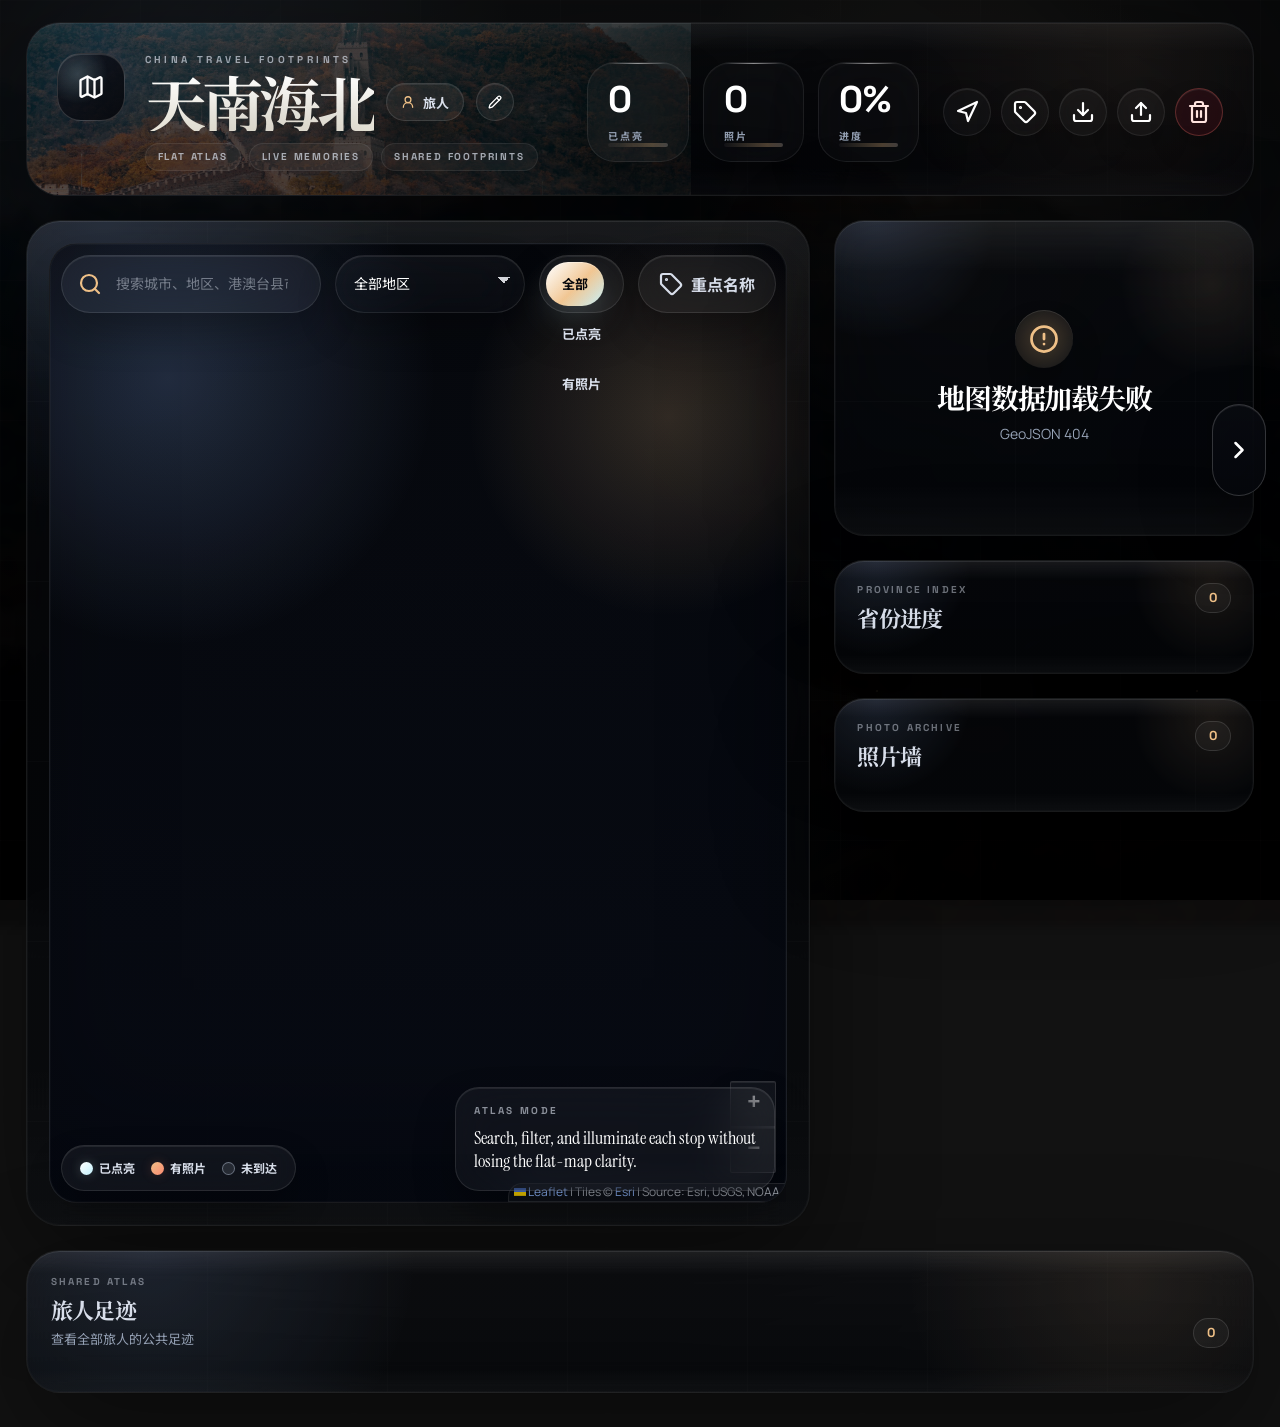
==== commit 268fcacd: "Add files via upload" ====
--- a/index.html
+++ b/index.html
@@ -11,7 +11,7 @@
       href="https://fonts.googleapis.com/css2?family=Instrument+Serif:ital@0;1&family=Manrope:wght@400;500;600;700;800&family=Noto+Sans+SC:wght@400;500;700;800&family=Noto+Serif+SC:wght@500;700;800&family=Space+Grotesk:wght@500;700&display=swap"
     />
     <link rel="stylesheet" href="./vendor/leaflet.css" />
-    <link rel="stylesheet" href="./styles.css?v=29" />
+    <link rel="stylesheet" href="./styles.css?v=30" />
   </head>
   <body>
     <div class="app-shell">
@@ -191,6 +191,6 @@
     <script src="./vendor/lucide.min.js"></script>
     <script src="./vendor/supabase.js"></script>
     <script src="./supabase-config.js?v=2"></script>
-    <script src="./app.js?v=28"></script>
+    <script src="./app.js?v=30"></script>
   </body>
 </html>
--- a/styles.css
+++ b/styles.css
@@ -831,7 +831,10 @@
 .map-overlay select {
   padding: 0 44px 0 18px;
   appearance: none;
+  color-scheme: dark;
   color: var(--text-strong);
+  font-size: 14px;
+  line-height: 1.4;
   border: 1px solid rgba(255, 255, 255, 0.1);
   background:
     linear-gradient(45deg, transparent 50%, rgba(240, 241, 246, 0.88) 50%),
@@ -848,6 +851,11 @@
   background-repeat: no-repeat;
 }
 
+.map-overlay select option {
+  color: var(--text-strong);
+  background: #10151d;
+}
+
 .segmented {
   padding: 6px;
   display: flex;
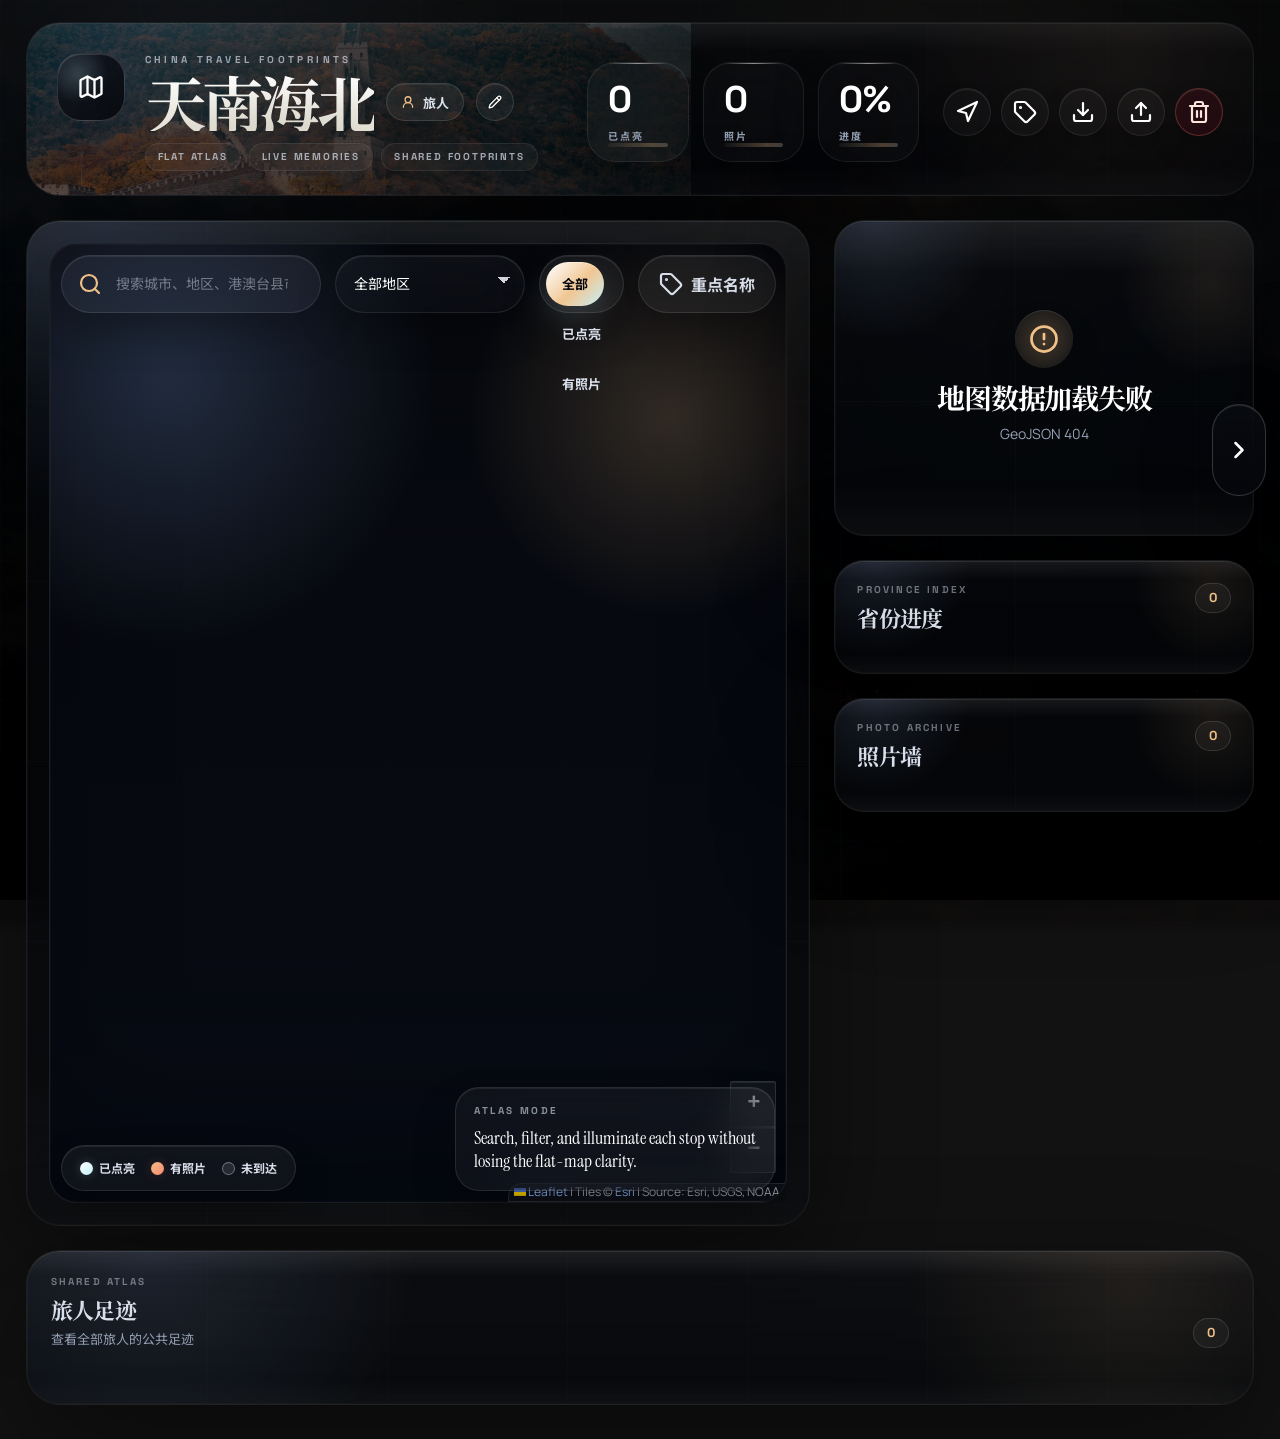
==== commit 9e474da3: "Add files via upload" ====
--- a/index.html
+++ b/index.html
@@ -11,7 +11,7 @@
       href="https://fonts.googleapis.com/css2?family=Instrument+Serif:ital@0;1&family=Manrope:wght@400;500;600;700;800&family=Noto+Sans+SC:wght@400;500;700;800&family=Noto+Serif+SC:wght@500;700;800&family=Space+Grotesk:wght@500;700&display=swap"
     />
     <link rel="stylesheet" href="./vendor/leaflet.css" />
-    <link rel="stylesheet" href="./styles.css?v=30" />
+    <link rel="stylesheet" href="./styles.css?v=31" />
   </head>
   <body>
     <div class="app-shell">
@@ -191,6 +191,6 @@
     <script src="./vendor/lucide.min.js"></script>
     <script src="./vendor/supabase.js"></script>
     <script src="./supabase-config.js?v=2"></script>
-    <script src="./app.js?v=30"></script>
+    <script src="./app.js?v=31"></script>
   </body>
 </html>
--- a/styles.css
+++ b/styles.css
@@ -1669,17 +1669,26 @@
 
 .traveler-list {
   display: grid;
-  grid-template-columns: repeat(auto-fit, minmax(220px, 1fr));
+  grid-auto-flow: column;
+  grid-auto-columns: minmax(238px, 262px);
   gap: 14px;
+  overflow-x: auto;
+  overflow-y: hidden;
+  align-items: stretch;
+  overscroll-behavior-x: contain;
+  scroll-snap-type: x proximity;
+  padding: 2px 2px 10px;
 }
 
 .traveler-card {
   min-height: 116px;
+  min-width: 0;
   padding: 16px;
   display: grid;
   gap: 10px;
   text-align: left;
   color: var(--text);
+  scroll-snap-align: start;
 }
 
 .traveler-card strong {
@@ -1962,7 +1971,7 @@
   }
 
   .traveler-list {
-    grid-template-columns: repeat(2, minmax(0, 1fr));
+    grid-auto-columns: minmax(228px, 248px);
   }
 }
 
@@ -2088,7 +2097,7 @@
   }
 
   .traveler-list {
-    grid-template-columns: 1fr;
+    grid-auto-columns: minmax(236px, 82vw);
   }
 }
 
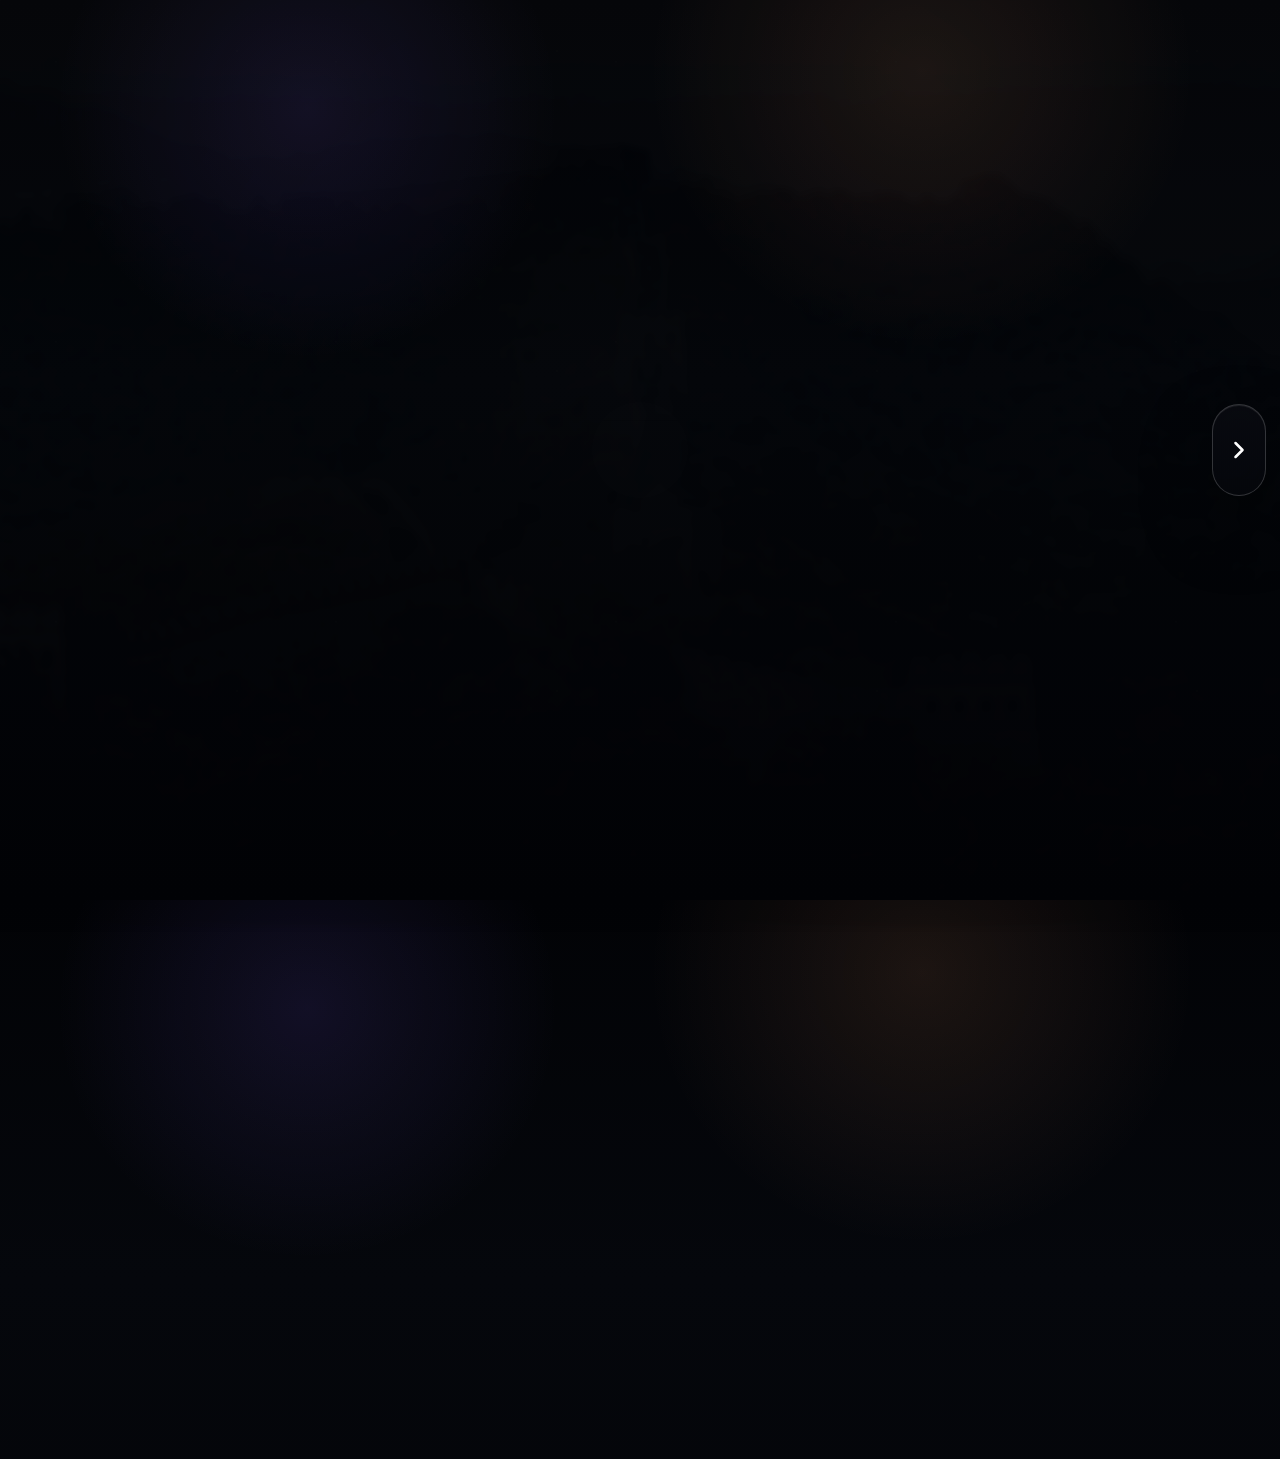
==== commit 64c75fed: "Add files via upload" ====
--- a/index.html
+++ b/index.html
@@ -11,9 +11,21 @@
       href="https://fonts.googleapis.com/css2?family=Instrument+Serif:ital@0;1&family=Manrope:wght@400;500;600;700;800&family=Noto+Sans+SC:wght@400;500;700;800&family=Noto+Serif+SC:wght@500;700;800&family=Space+Grotesk:wght@500;700&display=swap"
     />
     <link rel="stylesheet" href="./vendor/leaflet.css" />
-    <link rel="stylesheet" href="./styles.css?v=31" />
+    <link rel="stylesheet" href="./styles.css?v=34" />
   </head>
   <body>
+    <div class="cinema-backdrop" aria-hidden="true">
+      <div class="backdrop-glow glow-warm"></div>
+      <div class="backdrop-glow glow-violet"></div>
+      <div class="backdrop-beam beam-primary"></div>
+      <div class="backdrop-beam beam-secondary"></div>
+      <div class="backdrop-cloud cloud-near"></div>
+      <div class="backdrop-cloud cloud-far"></div>
+      <div class="backdrop-fog fog-high"></div>
+      <div class="backdrop-fog fog-low"></div>
+      <canvas class="mist-canvas" id="mistCanvas"></canvas>
+      <div class="film-grain"></div>
+    </div>
     <div class="app-shell">
       <header class="topbar">
         <div class="brand">
@@ -74,7 +86,9 @@
 
       <main class="workspace">
         <section class="map-stage" aria-label="中国旅游足迹地图">
-          <div id="map"></div>
+          <div class="map-shell">
+            <div id="map"></div>
+          </div>
           <div class="map-overlay">
             <div class="search-box">
               <i data-lucide="search"></i>
@@ -191,6 +205,6 @@
     <script src="./vendor/lucide.min.js"></script>
     <script src="./vendor/supabase.js"></script>
     <script src="./supabase-config.js?v=2"></script>
-    <script src="./app.js?v=31"></script>
+    <script src="./app.js?v=34"></script>
   </body>
 </html>
--- a/styles.css
+++ b/styles.css
@@ -435,10 +435,10 @@
   line-height: 0.92;
   letter-spacing: -0.06em;
   font-weight: 700;
-  background: linear-gradient(180deg, #ffffff 0%, #f0ecdf 100%);
-  -webkit-background-clip: text;
-  color: transparent;
-  text-shadow: 0 20px 40px rgba(0, 0, 0, 0.24);
+  color: #f5ede1;
+  text-shadow:
+    0 20px 40px rgba(0, 0, 0, 0.26),
+    0 0 18px rgba(255, 190, 124, 0.08);
 }
 
 .brand-title-row {
@@ -779,14 +779,24 @@
   top: 34px;
   left: 34px;
   right: 34px;
-  display: grid;
-  grid-template-columns: minmax(260px, 1.1fr) minmax(190px, 230px) auto auto;
+  display: flex;
+  flex-wrap: wrap;
+  align-items: center;
   gap: 14px;
   pointer-events: none;
 }
 
 .map-overlay > * {
   pointer-events: auto;
+}
+
+.map-overlay .search-box {
+  flex: 1 1 320px;
+  min-width: 260px;
+}
+
+.map-overlay #provinceFilter {
+  flex: 0 0 190px;
 }
 
 .search-box,
@@ -861,6 +871,8 @@
   display: flex;
   align-items: center;
   gap: 6px;
+  flex-wrap: nowrap;
+  width: max-content;
   white-space: nowrap;
 }
 
@@ -893,6 +905,7 @@
   align-items: center;
   justify-content: center;
   gap: 8px;
+  margin-left: auto;
   color: var(--muted-strong);
   font-weight: 700;
   white-space: nowrap;
@@ -2141,6 +2154,803 @@
   }
 }
 
+:root {
+  --scroll-y: 0px;
+  --pointer-x: 0;
+  --pointer-y: 0;
+  --cinema-violet: #7c5eff;
+  --cinema-violet-soft: #ac92ff;
+  --cinema-violet-deep: #43328d;
+  --cinema-warm: #ffae74;
+  --cinema-warm-soft: rgba(255, 174, 116, 0.2);
+  --cinema-mist: rgba(207, 220, 255, 0.14);
+  --cinema-glass: rgba(8, 11, 18, 0.34);
+  --cinema-glass-strong: rgba(8, 11, 18, 0.52);
+  --cinema-border: rgba(255, 255, 255, 0.12);
+}
+
+body {
+  background:
+    radial-gradient(circle at 72% 8%, rgba(255, 164, 114, 0.1), transparent 22%),
+    radial-gradient(circle at 24% 12%, rgba(124, 94, 255, 0.12), transparent 20%),
+    linear-gradient(180deg, #020306 0%, #05070c 42%, #030407 100%);
+}
+
+body::before {
+  opacity: 0.1;
+  filter: saturate(0.44) contrast(1.05) brightness(0.34) blur(3px);
+}
+
+body::after {
+  opacity: 0.1;
+}
+
+.cinema-backdrop {
+  position: fixed;
+  inset: 0;
+  z-index: 0;
+  overflow: hidden;
+  pointer-events: none;
+  opacity: 0;
+  transition: opacity 1200ms ease;
+}
+
+body.scene-ready .cinema-backdrop {
+  opacity: 1;
+}
+
+body.performance-lite {
+  background-attachment: scroll;
+}
+
+.cinema-backdrop::before,
+.cinema-backdrop::after {
+  content: "";
+  position: absolute;
+  inset: -8%;
+}
+
+.cinema-backdrop::before {
+  background:
+    linear-gradient(180deg, rgba(4, 5, 8, 0.18), rgba(4, 5, 8, 0.82)),
+    url("./assets/china-travel-hero.jpg") center / cover no-repeat;
+  filter: saturate(0.5) brightness(0.38) contrast(1.08) blur(2px);
+  transform: scale(1.16) translate3d(calc(var(--pointer-x) * -18px), calc(var(--scroll-y) * -0.04), 0);
+}
+
+.cinema-backdrop::after {
+  background:
+    linear-gradient(rgba(255, 255, 255, 0.016) 1px, transparent 1px),
+    linear-gradient(90deg, rgba(255, 255, 255, 0.014) 1px, transparent 1px),
+    radial-gradient(circle at center, transparent 0%, rgba(0, 0, 0, 0.32) 56%, rgba(0, 0, 0, 0.8) 100%);
+  background-size:
+    180px 180px,
+    180px 180px,
+    100% 100%;
+  mix-blend-mode: soft-light;
+}
+
+.backdrop-glow,
+.backdrop-beam,
+.backdrop-cloud,
+.backdrop-fog,
+.film-grain,
+.mist-canvas {
+  position: absolute;
+  inset: 0;
+}
+
+.backdrop-glow,
+.backdrop-beam,
+.backdrop-cloud,
+.backdrop-fog {
+  will-change: transform, opacity;
+}
+
+.glow-warm {
+  inset: auto -18vw -24vh auto;
+  width: 62vw;
+  height: 62vw;
+  border-radius: 50%;
+  background: radial-gradient(circle, rgba(255, 170, 104, 0.26) 0%, rgba(255, 170, 104, 0.12) 26%, transparent 64%);
+  filter: blur(32px);
+  transform: translate3d(calc(var(--pointer-x) * 22px), calc(var(--scroll-y) * -0.06), 0);
+  animation: sunset-breathe 18s ease-in-out infinite alternate;
+}
+
+.glow-violet {
+  inset: -12vh auto auto -16vw;
+  width: 52vw;
+  height: 52vw;
+  border-radius: 50%;
+  background: radial-gradient(circle, rgba(124, 94, 255, 0.22) 0%, rgba(124, 94, 255, 0.1) 28%, transparent 64%);
+  filter: blur(38px);
+  transform: translate3d(calc(var(--pointer-x) * -18px), calc(var(--scroll-y) * -0.03), 0);
+  animation: violet-breathe 22s ease-in-out infinite alternate;
+}
+
+.beam-primary,
+.beam-secondary {
+  inset: -10vh auto auto auto;
+  mix-blend-mode: screen;
+  opacity: 0.42;
+}
+
+.beam-primary {
+  left: 48%;
+  width: 44vw;
+  background: linear-gradient(115deg, transparent 0%, rgba(255, 193, 144, 0.22) 34%, rgba(255, 193, 144, 0.04) 58%, transparent 100%);
+  filter: blur(18px);
+  transform: skewX(-16deg) translate3d(calc(var(--pointer-x) * 8px), calc(var(--scroll-y) * -0.1), 0);
+  animation: beam-sway 24s ease-in-out infinite alternate;
+}
+
+.beam-secondary {
+  left: 12%;
+  width: 28vw;
+  background: linear-gradient(105deg, transparent 0%, rgba(160, 169, 255, 0.12) 42%, transparent 84%);
+  filter: blur(24px);
+  transform: skewX(-10deg) translate3d(calc(var(--pointer-x) * -6px), calc(var(--scroll-y) * -0.05), 0);
+  animation: beam-sway 28s ease-in-out infinite alternate-reverse;
+}
+
+.backdrop-cloud {
+  background-repeat: no-repeat;
+  filter: blur(34px);
+  opacity: 0.5;
+  mix-blend-mode: screen;
+}
+
+.cloud-near {
+  background-image:
+    radial-gradient(ellipse at 18% 48%, rgba(226, 219, 208, 0.18), transparent 52%),
+    radial-gradient(ellipse at 58% 40%, rgba(239, 193, 148, 0.14), transparent 54%),
+    radial-gradient(ellipse at 82% 52%, rgba(216, 208, 255, 0.12), transparent 48%);
+  background-size:
+    34vw 12vw,
+    28vw 10vw,
+    24vw 11vw;
+  background-position:
+    12vw 16vh,
+    54vw 10vh,
+    78vw 22vh;
+  transform: translate3d(calc(var(--pointer-x) * 12px), calc(var(--scroll-y) * -0.035), 0);
+  animation: cloud-wander 42s linear infinite alternate;
+}
+
+.cloud-far {
+  background-image:
+    radial-gradient(ellipse at 20% 50%, rgba(210, 216, 230, 0.12), transparent 52%),
+    radial-gradient(ellipse at 70% 46%, rgba(173, 176, 255, 0.08), transparent 54%);
+  background-size:
+    42vw 14vw,
+    30vw 11vw;
+  background-position:
+    4vw 34vh,
+    66vw 28vh;
+  opacity: 0.34;
+  transform: translate3d(calc(var(--pointer-x) * -8px), calc(var(--scroll-y) * -0.02), 0);
+  animation: cloud-wander 54s linear infinite alternate-reverse;
+}
+
+.backdrop-fog {
+  inset: auto -10vw -14vh -10vw;
+  height: 46vh;
+  filter: blur(46px);
+}
+
+.fog-high {
+  bottom: 26vh;
+  height: 20vh;
+  background:
+    radial-gradient(ellipse at 18% 50%, rgba(255, 195, 142, 0.12), transparent 52%),
+    radial-gradient(ellipse at 78% 42%, rgba(188, 198, 255, 0.1), transparent 54%);
+  opacity: 0.26;
+  animation: fog-roll 32s ease-in-out infinite alternate;
+}
+
+.fog-low {
+  background:
+    radial-gradient(ellipse at 18% 54%, rgba(221, 226, 239, 0.14), transparent 54%),
+    radial-gradient(ellipse at 62% 46%, rgba(255, 174, 116, 0.1), transparent 56%),
+    radial-gradient(ellipse at 88% 58%, rgba(168, 178, 255, 0.12), transparent 54%);
+  opacity: 0.42;
+  transform: translate3d(calc(var(--pointer-x) * -8px), calc(var(--scroll-y) * -0.02), 0);
+  animation: fog-roll 38s ease-in-out infinite alternate-reverse;
+}
+
+.mist-canvas {
+  width: 100%;
+  height: 100%;
+  opacity: 0.72;
+  mix-blend-mode: screen;
+}
+
+body.performance-lite .mist-canvas,
+body.performance-lite .film-grain,
+body.performance-lite .beam-secondary,
+body.performance-lite .cloud-far,
+body.performance-lite .fog-high {
+  display: none;
+}
+
+body.performance-lite .cinema-backdrop::before {
+  filter: saturate(0.42) brightness(0.34) contrast(1.02);
+  transform: scale(1.08) translate3d(0, calc(var(--scroll-y) * -0.02), 0);
+}
+
+body.performance-lite .glow-warm,
+body.performance-lite .glow-violet {
+  filter: blur(20px);
+}
+
+body.performance-lite .backdrop-cloud {
+  filter: blur(20px);
+  opacity: 0.28;
+  transform: translate3d(0, calc(var(--scroll-y) * -0.015), 0);
+}
+
+body.performance-lite .backdrop-fog {
+  height: 34vh;
+  filter: blur(28px);
+  transform: translate3d(0, calc(var(--scroll-y) * -0.01), 0);
+}
+
+.film-grain {
+  opacity: 0.12;
+  mix-blend-mode: soft-light;
+  background-image:
+    radial-gradient(circle at 10% 20%, rgba(255, 255, 255, 0.14) 0 0.7px, transparent 0.8px),
+    radial-gradient(circle at 70% 40%, rgba(255, 255, 255, 0.12) 0 0.9px, transparent 1px),
+    radial-gradient(circle at 30% 80%, rgba(255, 255, 255, 0.1) 0 0.8px, transparent 0.9px);
+  background-size:
+    9px 9px,
+    11px 11px,
+    13px 13px;
+  animation: grain-shift 0.32s steps(2) infinite;
+}
+
+@keyframes sunset-breathe {
+  0% {
+    transform: translate3d(calc(var(--pointer-x) * 22px), calc(var(--scroll-y) * -0.06), 0) scale(0.96);
+    opacity: 0.52;
+  }
+
+  100% {
+    transform: translate3d(calc(var(--pointer-x) * 22px), calc(var(--scroll-y) * -0.08), 0) scale(1.08);
+    opacity: 0.7;
+  }
+}
+
+@keyframes violet-breathe {
+  0% {
+    transform: translate3d(calc(var(--pointer-x) * -18px), calc(var(--scroll-y) * -0.03), 0) scale(0.94);
+  }
+
+  100% {
+    transform: translate3d(calc(var(--pointer-x) * -22px), calc(var(--scroll-y) * -0.05), 0) scale(1.08);
+  }
+}
+
+@keyframes beam-sway {
+  0% {
+    opacity: 0.18;
+    transform: skewX(-16deg) translate3d(0, 0, 0);
+  }
+
+  100% {
+    opacity: 0.46;
+    transform: skewX(-11deg) translate3d(1vw, 4vh, 0);
+  }
+}
+
+@keyframes cloud-wander {
+  0% {
+    transform: translate3d(-2vw, 0, 0);
+  }
+
+  100% {
+    transform: translate3d(2vw, -2vh, 0);
+  }
+}
+
+@keyframes fog-roll {
+  0% {
+    transform: translate3d(-3vw, 0, 0);
+  }
+
+  100% {
+    transform: translate3d(3vw, -1.5vh, 0);
+  }
+}
+
+@keyframes grain-shift {
+  0% {
+    transform: translate3d(0, 0, 0);
+  }
+
+  100% {
+    transform: translate3d(1px, -1px, 0);
+  }
+}
+
+@keyframes glass-enter-cinematic {
+  0% {
+    opacity: 0;
+    transform: translate3d(0, 30px, 0) scale(0.985);
+  }
+
+  100% {
+    opacity: 1;
+    transform: translate3d(0, 0, 0) scale(1);
+  }
+}
+
+@keyframes map-shell-drift {
+  0% {
+    transform: translate3d(calc(var(--pointer-x) * -8px), calc(var(--pointer-y) * -6px), 0) scale(1.008);
+  }
+
+  100% {
+    transform: translate3d(calc(var(--pointer-x) * 8px), calc(var(--pointer-y) * 6px), 0) scale(1.02);
+  }
+}
+
+.app-shell {
+  position: relative;
+  z-index: 2;
+  gap: 30px;
+}
+
+.topbar,
+.map-stage,
+.side-panel > section,
+.travelers-section {
+  opacity: 0;
+  transform: translate3d(0, 30px, 0) scale(0.985);
+  animation: none;
+  background: linear-gradient(180deg, rgba(7, 10, 17, 0.36), rgba(4, 6, 10, 0.62));
+  border-color: var(--cinema-border);
+  box-shadow:
+    0 40px 100px rgba(0, 0, 0, 0.42),
+    inset 0 1px 0 rgba(255, 255, 255, 0.08),
+    inset 0 0 0 1px rgba(255, 255, 255, 0.02);
+  backdrop-filter: blur(34px) saturate(148%);
+}
+
+body.scene-ready .topbar {
+  animation: glass-enter-cinematic 1150ms cubic-bezier(0.16, 1, 0.3, 1) 440ms forwards;
+}
+
+body.scene-ready .map-stage {
+  animation: glass-enter-cinematic 1260ms cubic-bezier(0.16, 1, 0.3, 1) 760ms forwards;
+}
+
+body.scene-ready .side-panel > section:nth-child(1) {
+  animation: glass-enter-cinematic 980ms cubic-bezier(0.16, 1, 0.3, 1) 1060ms forwards;
+}
+
+body.scene-ready .side-panel > section:nth-child(2) {
+  animation: glass-enter-cinematic 980ms cubic-bezier(0.16, 1, 0.3, 1) 1200ms forwards;
+}
+
+body.scene-ready .side-panel > section:nth-child(3) {
+  animation: glass-enter-cinematic 980ms cubic-bezier(0.16, 1, 0.3, 1) 1340ms forwards;
+}
+
+body.scene-ready .travelers-section {
+  animation: glass-enter-cinematic 1180ms cubic-bezier(0.16, 1, 0.3, 1) 1500ms forwards;
+}
+
+.topbar {
+  min-height: 176px;
+  background: linear-gradient(180deg, rgba(7, 10, 17, 0.3), rgba(4, 6, 10, 0.62));
+}
+
+.topbar::after {
+  opacity: 0.48;
+  background:
+    linear-gradient(90deg, rgba(2, 3, 5, 0.06), rgba(2, 3, 5, 0.4) 40%, rgba(2, 3, 5, 0.78) 76%),
+    radial-gradient(circle at 26% 42%, rgba(255, 176, 108, 0.22), transparent 18%),
+    radial-gradient(circle at 38% 58%, rgba(124, 94, 255, 0.14), transparent 18%),
+    url("./assets/china-travel-hero.jpg") center center / cover no-repeat;
+  filter: saturate(0.58) brightness(0.56) contrast(1.08);
+  transform: scale(1.14) translate3d(calc(var(--pointer-x) * -10px), calc(var(--scroll-y) * -0.025), 0);
+}
+
+.brand-mark {
+  border-color: rgba(255, 255, 255, 0.2);
+  background:
+    radial-gradient(circle at 30% 30%, rgba(255, 193, 138, 0.18), transparent 46%),
+    linear-gradient(135deg, rgba(18, 22, 33, 0.74), rgba(8, 11, 17, 0.92));
+  box-shadow:
+    inset 0 1px 0 rgba(255, 255, 255, 0.14),
+    0 18px 42px rgba(0, 0, 0, 0.32),
+    0 0 38px rgba(124, 94, 255, 0.12);
+}
+
+.brand h1 {
+  color: #f4ecdf;
+}
+
+@media (max-width: 1380px) {
+  .label-toggle {
+    margin-left: 0;
+  }
+}
+
+.brand-subline span,
+.current-user-chip,
+.name-edit-btn,
+.top-stats div,
+.search-box,
+.map-overlay select,
+.segmented,
+.label-toggle,
+.legend,
+.section-title span,
+.row-badges b,
+.traveler-metrics span,
+.status-chip,
+.icon-btn,
+.primary-btn,
+.ghost-btn,
+.danger-btn {
+  background: linear-gradient(180deg, rgba(255, 255, 255, 0.08), rgba(255, 255, 255, 0.03));
+  border-color: rgba(255, 255, 255, 0.12);
+}
+
+.top-stats div::after,
+.province-progress i {
+  background:
+    linear-gradient(90deg, rgba(255, 255, 255, 0.12), rgba(255, 174, 116, 0.92), rgba(124, 94, 255, 0.94), rgba(255, 255, 255, 0.12));
+  box-shadow: 0 0 20px rgba(124, 94, 255, 0.18);
+}
+
+.top-stats span {
+  letter-spacing: -0.04em;
+}
+
+.icon-btn:hover,
+.primary-btn:hover,
+.ghost-btn:hover,
+.danger-btn:hover,
+.label-toggle:hover,
+.segmented button:hover,
+.traveler-card:hover,
+.gallery-tile:hover,
+.place-row:hover,
+.province-row:hover,
+.community-row:hover {
+  transform: translateY(-3px) scale(1.018);
+}
+
+.primary-btn,
+.segmented button.active,
+.label-toggle.active {
+  box-shadow:
+    0 18px 36px rgba(124, 94, 255, 0.16),
+    0 0 26px rgba(255, 176, 108, 0.12),
+    inset 0 1px 0 rgba(255, 255, 255, 0.32);
+}
+
+.map-stage {
+  padding: 24px;
+}
+
+.map-stage::before {
+  background:
+    radial-gradient(circle at 84% 8%, rgba(255, 176, 108, 0.18), transparent 18%),
+    radial-gradient(circle at 14% 8%, rgba(124, 94, 255, 0.18), transparent 20%),
+    linear-gradient(180deg, rgba(255, 255, 255, 0.05), transparent 18%, rgba(255, 255, 255, 0.02) 80%, transparent 100%);
+}
+
+.map-stage::after {
+  inset: 24px;
+  border-color: rgba(255, 255, 255, 0.1);
+}
+
+.map-shell {
+  position: relative;
+  min-height: 960px;
+  border-radius: var(--radius-lg);
+  overflow: hidden;
+  transform-origin: center;
+  animation: map-shell-drift 20s ease-in-out infinite alternate;
+  box-shadow:
+    0 48px 120px rgba(0, 0, 0, 0.46),
+    inset 0 0 0 1px rgba(255, 255, 255, 0.02);
+}
+
+body.performance-lite .topbar,
+body.performance-lite .map-stage,
+body.performance-lite .side-panel > section,
+body.performance-lite .travelers-section {
+  backdrop-filter: blur(20px) saturate(126%);
+}
+
+body.performance-lite .topbar::after {
+  filter: saturate(0.52) brightness(0.52) contrast(1.04);
+  transform: scale(1.06) translate3d(0, calc(var(--scroll-y) * -0.015), 0);
+}
+
+body.performance-lite .map-shell {
+  animation: none;
+}
+
+.map-shell::before,
+.map-shell::after {
+  content: "";
+  position: absolute;
+  inset: 0;
+  pointer-events: none;
+  z-index: 392;
+}
+
+.map-shell::before {
+  background:
+    linear-gradient(118deg, transparent 0%, rgba(255, 185, 128, 0.08) 34%, rgba(255, 185, 128, 0) 62%),
+    radial-gradient(circle at 78% 12%, rgba(255, 176, 108, 0.22), transparent 24%),
+    linear-gradient(180deg, rgba(5, 6, 10, 0.02), rgba(5, 6, 10, 0.26));
+  mix-blend-mode: screen;
+}
+
+.map-shell::after {
+  z-index: 393;
+  background:
+    radial-gradient(circle at 18% 18%, rgba(124, 94, 255, 0.16), transparent 24%),
+    linear-gradient(180deg, rgba(0, 0, 0, 0) 50%, rgba(0, 0, 0, 0.26) 100%);
+}
+
+#map {
+  min-height: inherit;
+  height: 100%;
+  transform: scale(1.01);
+}
+
+#map::before {
+  background:
+    linear-gradient(112deg, transparent 0%, rgba(255, 179, 118, 0.07) 34%, transparent 60%),
+    radial-gradient(circle at 78% 14%, rgba(255, 176, 108, 0.16), transparent 22%),
+    radial-gradient(circle at 20% 18%, rgba(124, 94, 255, 0.14), transparent 26%),
+    linear-gradient(180deg, rgba(4, 7, 18, 0.08), rgba(4, 7, 18, 0.42));
+}
+
+#map .leaflet-overlay-pane path {
+  filter: drop-shadow(0 0 16px rgba(124, 94, 255, 0.14));
+}
+
+#map .leaflet-tile,
+.terrain-tiles {
+  filter: saturate(0.52) hue-rotate(162deg) brightness(0.6) contrast(1.1) sepia(0.12);
+}
+
+body.performance-lite #map .leaflet-overlay-pane path {
+  filter: none;
+}
+
+body.performance-lite #map .leaflet-tile,
+body.performance-lite .terrain-tiles {
+  filter: saturate(0.64) hue-rotate(160deg) brightness(0.7) contrast(1.02) sepia(0.08);
+}
+
+.search-box,
+.map-overlay select,
+.segmented,
+.label-toggle {
+  box-shadow:
+    inset 0 1px 0 rgba(255, 255, 255, 0.1),
+    0 20px 46px rgba(0, 0, 0, 0.28);
+}
+
+.search-box svg {
+  color: var(--cinema-warm);
+}
+
+.segmented button.active,
+.label-toggle.active {
+  color: #090b10;
+  background:
+    linear-gradient(135deg, rgba(255, 255, 255, 0.24), transparent),
+    linear-gradient(135deg, #fff9f0 0%, #ffc287 46%, #d0e8ff 100%);
+}
+
+.label-toggle {
+  min-width: 150px;
+}
+
+.map-stage-note {
+  border-color: rgba(255, 255, 255, 0.12);
+  background: linear-gradient(180deg, rgba(255, 255, 255, 0.08), rgba(255, 255, 255, 0.03));
+  box-shadow:
+    inset 0 1px 0 rgba(255, 255, 255, 0.1),
+    0 24px 48px rgba(0, 0, 0, 0.28);
+}
+
+.map-stage-note p {
+  font-size: 19px;
+  line-height: 1.28;
+}
+
+.legend {
+  box-shadow:
+    inset 0 1px 0 rgba(255, 255, 255, 0.1),
+    0 20px 42px rgba(0, 0, 0, 0.24);
+}
+
+.swatch.lit {
+  background: linear-gradient(135deg, var(--cinema-violet-soft), #efe3ff);
+  box-shadow: 0 0 14px rgba(124, 94, 255, 0.28);
+}
+
+.swatch.photo {
+  background: linear-gradient(135deg, #ffc28a, #ff9b73);
+}
+
+.side-panel > section,
+.travelers-section {
+  background: linear-gradient(180deg, rgba(7, 10, 17, 0.38), rgba(4, 6, 10, 0.68));
+}
+
+.place-card::after {
+  content: "城市点位提示";
+  position: absolute;
+  top: 20px;
+  right: 20px;
+  padding: 0 12px;
+  min-height: 30px;
+  display: inline-flex;
+  align-items: center;
+  border: 1px solid rgba(255, 255, 255, 0.12);
+  border-radius: 999px;
+  background: rgba(255, 255, 255, 0.04);
+  color: rgba(225, 232, 244, 0.7);
+  font-family: "Space Grotesk", "Manrope", sans-serif;
+  font-size: 10px;
+  font-weight: 700;
+  letter-spacing: 0.2em;
+  text-transform: uppercase;
+  backdrop-filter: blur(18px);
+}
+
+.empty-state svg {
+  box-shadow:
+    inset 0 1px 0 rgba(255, 255, 255, 0.12),
+    0 20px 34px rgba(0, 0, 0, 0.28),
+    0 0 28px rgba(124, 94, 255, 0.1);
+}
+
+.section-title h2,
+.place-head h2,
+.traveler-card strong,
+.empty-state h2 {
+  text-shadow: 0 14px 32px rgba(0, 0, 0, 0.28);
+}
+
+.place-row,
+.province-row,
+.community-row,
+.traveler-card,
+.gallery-tile,
+.photo-tile {
+  background: linear-gradient(180deg, rgba(255, 255, 255, 0.045), rgba(7, 10, 17, 0.82));
+  border-color: rgba(255, 255, 255, 0.1);
+}
+
+.traveler-list {
+  padding-bottom: 12px;
+}
+
+.traveler-card.active {
+  border-color: rgba(172, 146, 255, 0.54);
+  box-shadow:
+    0 26px 48px rgba(0, 0, 0, 0.3),
+    0 0 28px rgba(124, 94, 255, 0.16),
+    inset 0 0 0 1px rgba(255, 176, 108, 0.1);
+}
+
+.photo-marker {
+  background: linear-gradient(135deg, #fff7f0, var(--cinema-warm), var(--cinema-violet-soft));
+  box-shadow:
+    0 14px 28px rgba(124, 94, 255, 0.16),
+    inset 0 1px 0 rgba(255, 255, 255, 0.28);
+}
+
+.leaflet-control-zoom a,
+.leaflet-control-attribution,
+.city-label {
+  background: linear-gradient(180deg, rgba(255, 255, 255, 0.08), rgba(255, 255, 255, 0.03)) !important;
+  border-color: rgba(255, 255, 255, 0.12) !important;
+}
+
+body.performance-lite .city-label {
+  backdrop-filter: none;
+  box-shadow: 0 8px 18px rgba(0, 0, 0, 0.22);
+}
+
+body.map-moving .city-label {
+  display: none;
+}
+
+@media (max-width: 1180px) {
+  .cinema-backdrop::before {
+    transform: scale(1.14) translate3d(0, calc(var(--scroll-y) * -0.03), 0);
+  }
+
+  .topbar {
+    min-height: auto;
+  }
+}
+
+@media (max-width: 980px) {
+  .beam-secondary,
+  .cloud-far {
+    display: none;
+  }
+
+  .map-stage {
+    padding: 18px;
+  }
+
+  .map-stage::after {
+    inset: 18px;
+  }
+
+  .map-overlay {
+    display: grid;
+    grid-template-columns: 1fr;
+  }
+
+  .map-overlay .search-box,
+  .map-overlay #provinceFilter,
+  .segmented,
+  .label-toggle {
+    width: 100%;
+    min-width: 0;
+    margin-left: 0;
+  }
+
+  .map-shell {
+    min-height: 680px;
+  }
+
+  .place-card::after {
+    top: 18px;
+    right: 18px;
+  }
+}
+
+@media (max-width: 720px) {
+  .glow-warm {
+    width: 82vw;
+    height: 82vw;
+  }
+
+  .beam-primary {
+    width: 62vw;
+  }
+
+  .map-shell {
+    min-height: 600px;
+  }
+
+  .place-card::after {
+    position: static;
+    margin-bottom: 10px;
+  }
+}
+
+@media (max-width: 520px) {
+  .glow-violet,
+  .fog-high {
+    display: none;
+  }
+
+  .map-shell {
+    min-height: 560px;
+  }
+}
+
 @media (prefers-reduced-motion: reduce) {
   *,
   *::before,
